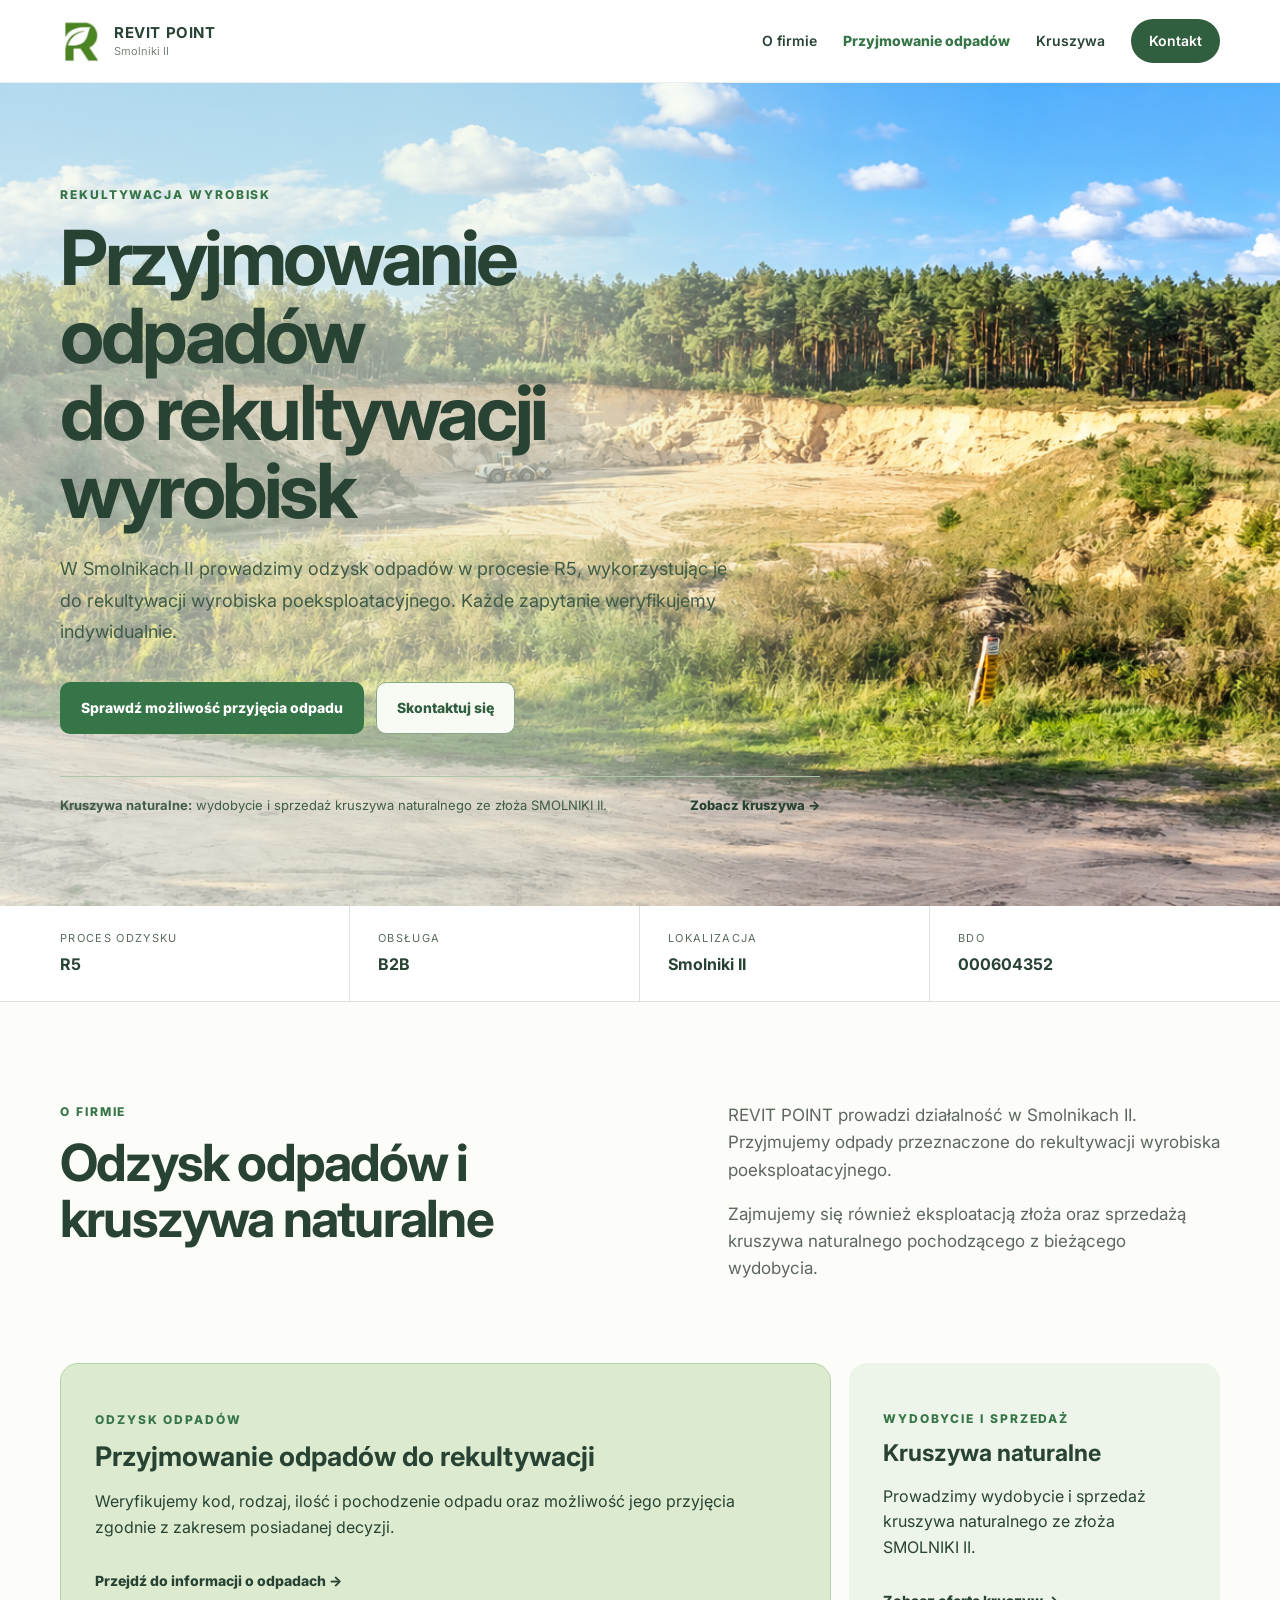
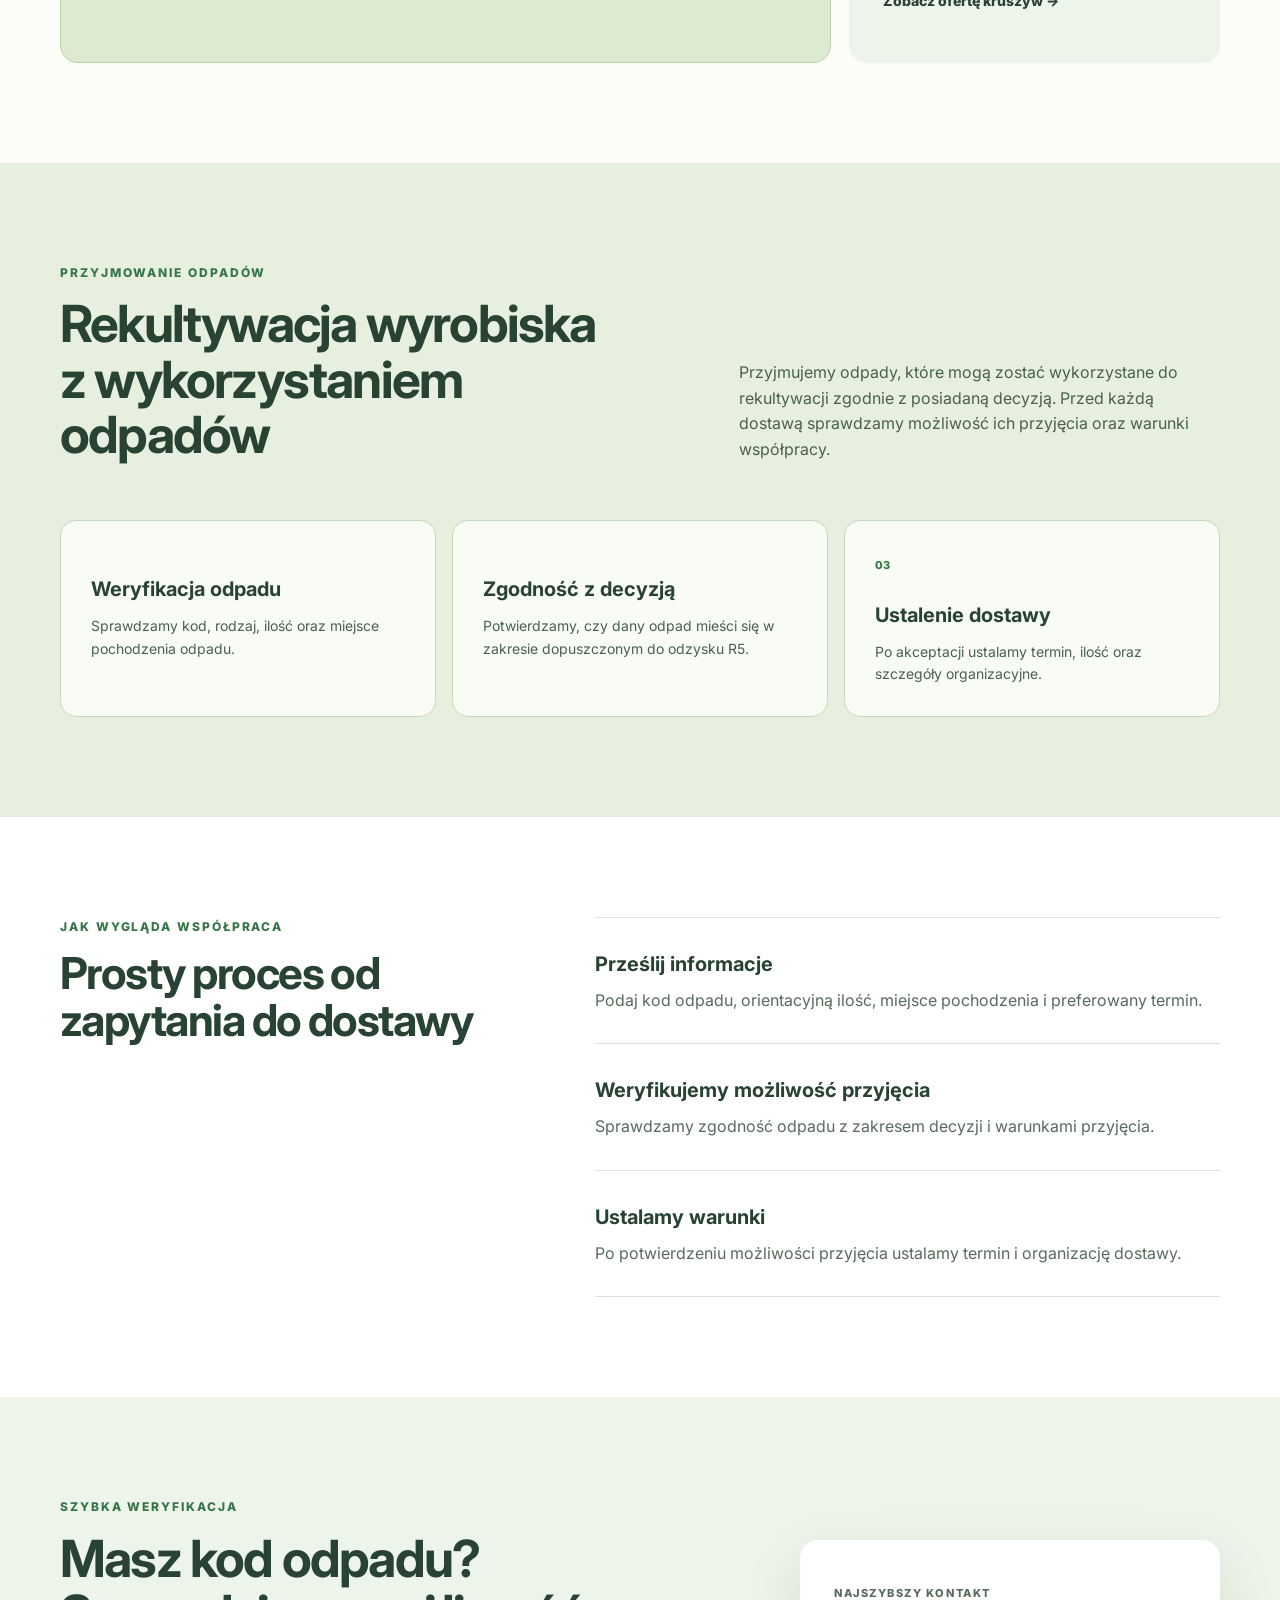
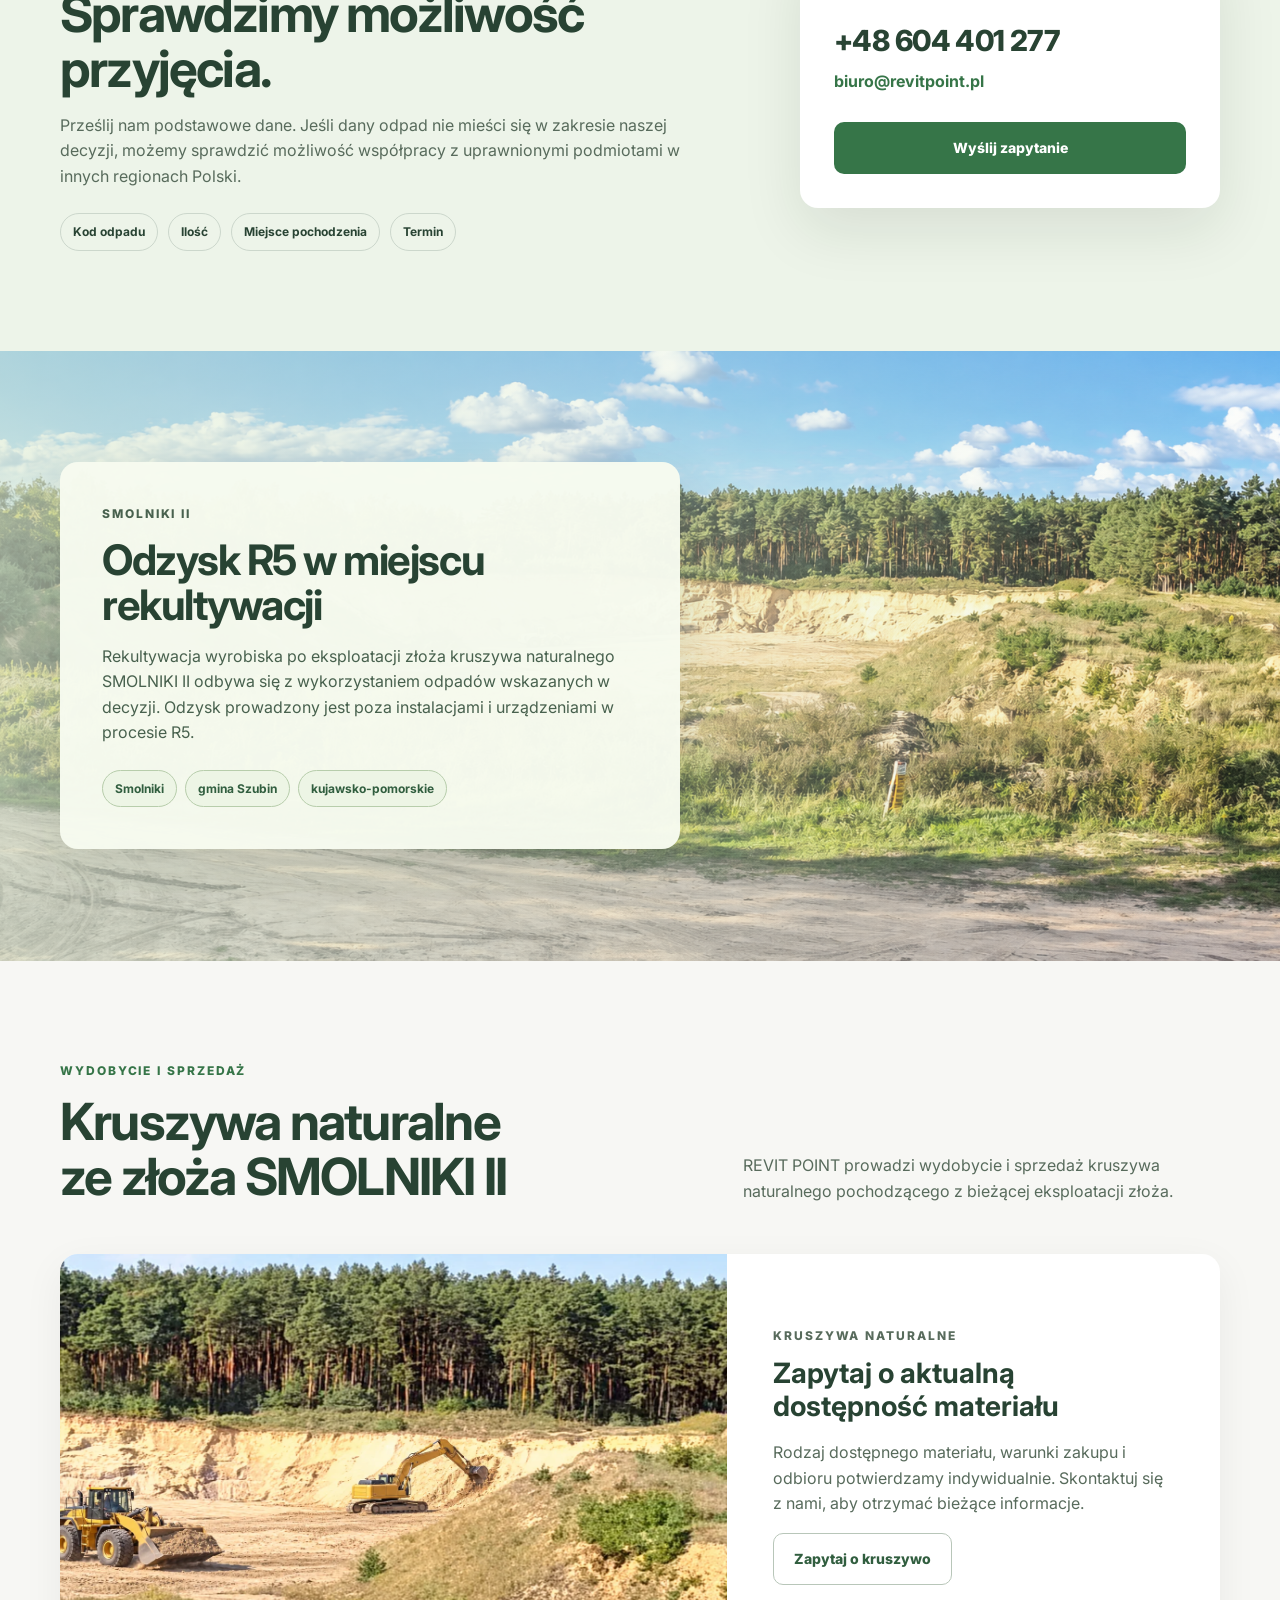
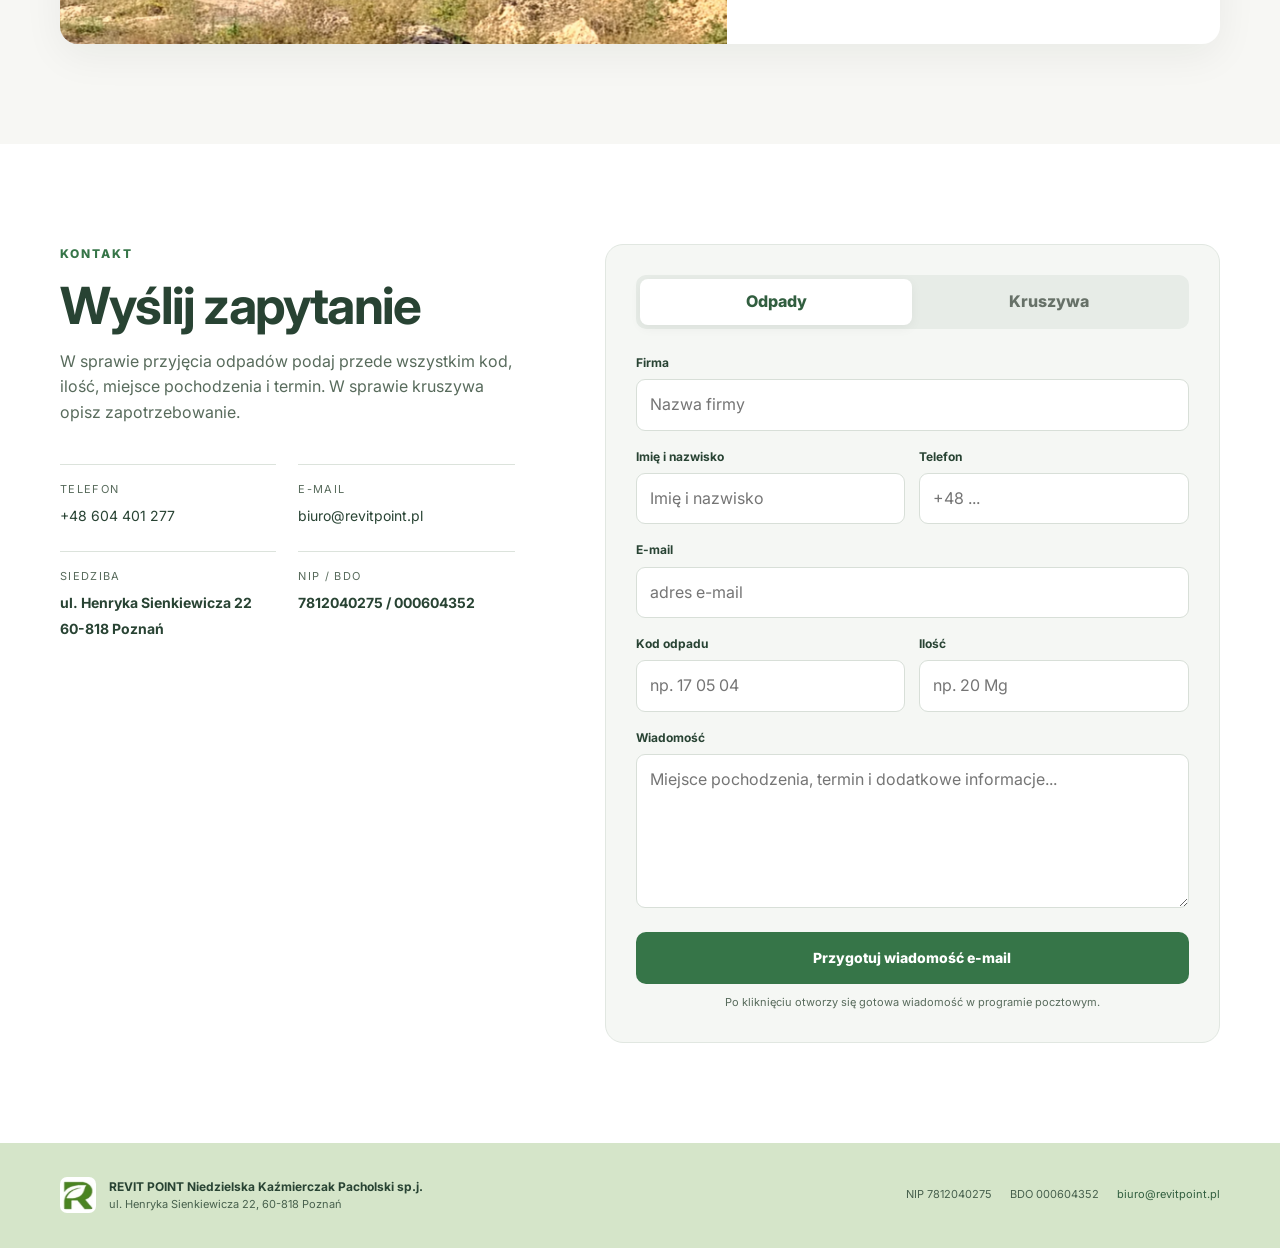
==== index.html @ e667f036 "Add files via upload" ====
<!DOCTYPE html>
<html lang="pl">
<head>
  <meta charset="UTF-8" />
  <meta name="viewport" content="width=device-width, initial-scale=1.0" />
  <title>REVIT POINT | Przyjmowanie odpadów do rekultywacji</title>
  <meta name="description" content="REVIT POINT – przyjmowanie odpadów do rekultywacji wyrobiska SMOLNIKI II w procesie odzysku R5. Dodatkowo wydobycie i sprzedaż kruszywa naturalnego." />
  <meta name="theme-color" content="#e7f0de" />
  <link rel="preconnect" href="https://fonts.googleapis.com">
  <link rel="preconnect" href="https://fonts.gstatic.com" crossorigin>
  <link href="https://fonts.googleapis.com/css2?family=Inter:wght@400;500;600;700;800&display=swap" rel="stylesheet">
  <link rel="stylesheet" href="styles.css?v=20260929-overlay2" />
</head>
<body>
<header class="site-header">
  <div class="container nav">
    <a href="#top" class="brand">
      <img src="logo.png" alt="REVIT POINT" class="brand-logo">
      <div>
        <strong>REVIT POINT</strong>
        <span>Smolniki II</span>
      </div>
    </a>

    <button class="menu-toggle" id="menuToggle" aria-label="Otwórz menu">☰</button>

    <nav class="main-nav" id="mainNav">
      <a href="#o-nas">O firmie</a>
      <a href="#odpady" class="nav-main-link">Przyjmowanie odpadów</a>
      <a href="#kruszywa">Kruszywa</a>
      <a href="#kontakt" class="nav-cta">Kontakt</a>
    </nav>
  </div>
</header>

<main id="top">
  <section class="hero">
    <div class="hero-bg"></div>
    <div class="hero-shade"></div>
    <div class="container hero-inner">
      <div class="hero-copy">
        <p class="eyebrow">REKULTYWACJA WYROBISK</p>
        <h1>Przyjmowanie odpadów<br>do rekultywacji wyrobisk</h1>
        <p class="hero-lead">
          W Smolnikach II prowadzimy odzysk odpadów w procesie R5,
          wykorzystując je do rekultywacji wyrobiska poeksploatacyjnego.
          Każde zapytanie weryfikujemy indywidualnie.
        </p>
        <div class="hero-actions">
          <a class="btn btn-primary" href="#odpady">Sprawdź możliwość przyjęcia odpadu</a>
          <a class="btn btn-ghost" href="#kontakt">Skontaktuj się</a>
        </div>
        <div class="hero-secondary-note">
          <p><strong>Kruszywa naturalne:</strong> wydobycie i sprzedaż kruszywa naturalnego ze złoża SMOLNIKI II.</p>
          <a href="#kruszywa">Zobacz kruszywa →</a>
        </div>
      </div>
    </div>
  </section>

  <section class="trust-strip">
    <div class="container trust-grid">
      <div><span>Proces odzysku</span><strong>R5</strong></div>
      <div><span>Obsługa</span><strong>B2B</strong></div>
      <div><span>Lokalizacja</span><strong>Smolniki II</strong></div>
      <div><span>BDO</span><strong>000604352</strong></div>
    </div>
  </section>

  <section class="section" id="o-nas">
    <div class="container intro-grid">
      <div>
        <p class="section-label">O FIRMIE</p>
        <h2>Odzysk odpadów i kruszywa naturalne</h2>
      </div>
      <div class="intro-copy">
        <p>
          REVIT POINT prowadzi działalność w Smolnikach II. Przyjmujemy
          odpady przeznaczone do rekultywacji
          wyrobiska poeksploatacyjnego.
        </p>
        <p>
          Zajmujemy się również eksploatacją złoża
          oraz sprzedażą kruszywa naturalnego pochodzącego z bieżącego wydobycia.
        </p>
      </div>
    </div>

    <div class="container activity-layout">
      <article class="activity activity-primary">
        <div>
          <p class="activity-kicker">ODZYSK ODPADÓW</p>
          <h3>Przyjmowanie odpadów do rekultywacji</h3>
          <p>
            Weryfikujemy kod, rodzaj, ilość i pochodzenie odpadu oraz możliwość
            jego przyjęcia zgodnie z zakresem posiadanej decyzji.
          </p>
          <a href="#odpady">Przejdź do informacji o odpadach →</a>
        </div>
      </article>

      <article class="activity activity-secondary">
        <div>
          <p class="activity-kicker">WYDOBYCIE I SPRZEDAŻ</p>
          <h3>Kruszywa naturalne</h3>
          <p>
            Prowadzimy wydobycie i sprzedaż kruszywa naturalnego ze złoża
            SMOLNIKI II.
          </p>
          <a href="#kruszywa">Zobacz ofertę kruszyw →</a>
        </div>
      </article>
    </div>
  </section>

  <section class="section waste-section" id="odpady">
    <div class="container section-heading">
      <div>
        <p class="section-label section-label-light">PRZYJMOWANIE ODPADÓW</p>
        <h2>Rekultywacja wyrobiska<br>z wykorzystaniem odpadów</h2>
      </div>
      <p class="section-description light">
        Przyjmujemy odpady, które mogą zostać wykorzystane do rekultywacji
        zgodnie z posiadaną decyzją. Przed każdą dostawą sprawdzamy możliwość
        ich przyjęcia oraz warunki współpracy.
      </p>
    </div>

    <div class="container feature-row">
      <article class="dark-card">
        <h3>Weryfikacja odpadu</h3>
        <p>Sprawdzamy kod, rodzaj, ilość oraz miejsce pochodzenia odpadu.</p>
      </article>
      <article class="dark-card">
        <h3>Zgodność z decyzją</h3>
        <p>Potwierdzamy, czy dany odpad mieści się w zakresie dopuszczonym do odzysku R5.</p>
      </article>
      <article class="dark-card">
        <span>03</span>
        <h3>Ustalenie dostawy</h3>
        <p>Po akceptacji ustalamy termin, ilość oraz szczegóły organizacyjne.</p>
      </article>
    </div>
  </section>

  <section class="section process-section">
    <div class="container process-grid">
      <div class="process-title">
        <p class="section-label">JAK WYGLĄDA WSPÓŁPRACA</p>
        <h2>Prosty proces od zapytania do dostawy</h2>
      </div>

      <div class="process-steps">
        <div class="step">
          <div>
            <h3>Prześlij informacje</h3>
            <p>Podaj kod odpadu, orientacyjną ilość, miejsce pochodzenia i preferowany termin.</p>
          </div>
        </div>
        <div class="step">
          <div>
            <h3>Weryfikujemy możliwość przyjęcia</h3>
            <p>Sprawdzamy zgodność odpadu z zakresem decyzji i warunkami przyjęcia.</p>
          </div>
        </div>
        <div class="step">
          <div>
            <h3>Ustalamy warunki</h3>
            <p>Po potwierdzeniu możliwości przyjęcia ustalamy termin i organizację dostawy.</p>
          </div>
        </div>
      </div>
    </div>
  </section>

  <section class="section verify-section">
    <div class="container verify-grid">
      <div>
        <p class="section-label">SZYBKA WERYFIKACJA</p>
        <h2>Masz kod odpadu?<br>Sprawdzimy możliwość przyjęcia.</h2>
        <p>
          Prześlij nam podstawowe dane. Jeśli dany odpad nie mieści się
          w zakresie naszej decyzji, możemy sprawdzić możliwość współpracy
          z uprawnionymi podmiotami w innych regionach Polski.
        </p>
        <div class="tags">
          <span>Kod odpadu</span><span>Ilość</span><span>Miejsce pochodzenia</span><span>Termin</span>
        </div>
      </div>
      <aside class="verify-card">
        <p>NAJSZYBSZY KONTAKT</p>
        <a class="big-contact" href="tel:+48604401277">+48 604 401 277</a>
        <a class="mail-contact" href="mailto:biuro@revitpoint.pl">biuro@revitpoint.pl</a>
        <a class="btn btn-primary full" href="#kontakt">Wyślij zapytanie</a>
      </aside>
    </div>
  </section>

  <section class="location-section">
    <div class="location-image"></div>
    <div class="container location-inner">
      <div class="location-panel">
        <p class="section-label section-label-light">SMOLNIKI II</p>
        <h2>Odzysk R5 w miejscu rekultywacji</h2>
        <p>
          Rekultywacja wyrobiska po eksploatacji złoża kruszywa naturalnego
          SMOLNIKI II odbywa się z wykorzystaniem odpadów wskazanych w decyzji.
          Odzysk prowadzony jest poza instalacjami i urządzeniami w procesie R5.
        </p>
        <div class="location-pills">
          <span>Smolniki</span><span>gmina Szubin</span><span>kujawsko-pomorskie</span>
        </div>
      </div>
    </div>
  </section>

  <section class="section aggregates-section" id="kruszywa">
    <div class="container aggregates-head">
      <div>
        <p class="section-label">WYDOBYCIE I SPRZEDAŻ</p>
        <h2>Kruszywa naturalne<br>ze złoża SMOLNIKI II</h2>
      </div>
      <p>
        REVIT POINT prowadzi wydobycie i sprzedaż
        kruszywa naturalnego pochodzącego z bieżącej eksploatacji złoża.
      </p>
    </div>

    <div class="container aggregates-card">
      <figure>
        <img src="kruszywa.webp" alt="Wyrobisko i maszyny w Smolnikach II" loading="lazy">
      </figure>
      <div class="aggregates-content">
        <p class="small-label">KRUSZYWA NATURALNE</p>
        <h3>Zapytaj o aktualną dostępność materiału</h3>
        <p>
          Rodzaj dostępnego materiału, warunki zakupu i odbioru potwierdzamy
          indywidualnie. Skontaktuj się z nami, aby otrzymać bieżące informacje.
        </p>
        <a class="btn btn-outline" href="#kontakt">Zapytaj o kruszywo</a>
      </div>
    </div>
  </section>

  <section class="section contact-section" id="kontakt">
    <div class="container contact-grid">
      <div>
        <p class="section-label">KONTAKT</p>
        <h2>Wyślij zapytanie</h2>
        <p class="contact-lead">
          W sprawie przyjęcia odpadów podaj przede wszystkim kod, ilość,
          miejsce pochodzenia i termin. W sprawie kruszywa opisz zapotrzebowanie.
        </p>

        <div class="contact-details">
          <div>
            <span>Telefon</span>
            <a href="tel:+48604401277">+48 604 401 277</a>
          </div>
          <div>
            <span>E-mail</span>
            <a href="mailto:biuro@revitpoint.pl">biuro@revitpoint.pl</a>
          </div>
          <div>
            <span>Siedziba</span>
            <strong>ul. Henryka Sienkiewicza 22<br>60-818 Poznań</strong>
          </div>
          <div>
            <span>NIP / BDO</span>
            <strong>7812040275 / 000604352</strong>
          </div>
        </div>
      </div>

      <div class="form-card">
        <div class="form-switch">
          <button type="button" class="switch-btn active" data-type="odpady">Odpady</button>
          <button type="button" class="switch-btn" data-type="kruszywa">Kruszywa</button>
        </div>

        <form id="quickForm">
          <input type="hidden" id="inquiryType" value="odpady">

          <div class="form-row">
            <label for="company">Firma</label>
            <input id="company" type="text" placeholder="Nazwa firmy">
          </div>

          <div class="form-row two">
            <div>
              <label for="name">Imię i nazwisko</label>
              <input id="name" type="text" placeholder="Imię i nazwisko">
            </div>
            <div>
              <label for="phone">Telefon</label>
              <input id="phone" type="text" placeholder="+48 ...">
            </div>
          </div>

          <div class="form-row">
            <label for="email">E-mail</label>
            <input id="email" type="email" placeholder="adres e-mail">
          </div>

          <div class="form-row two waste-fields">
            <div>
              <label for="waste">Kod odpadu</label>
              <input id="waste" type="text" placeholder="np. 17 05 04">
            </div>
            <div>
              <label for="amount">Ilość</label>
              <input id="amount" type="text" placeholder="np. 20 Mg">
            </div>
          </div>

          <div class="form-row">
            <label for="message">Wiadomość</label>
            <textarea id="message" rows="5" placeholder="Miejsce pochodzenia, termin i dodatkowe informacje..."></textarea>
          </div>

          <button type="submit" class="btn btn-primary full">Przygotuj wiadomość e-mail</button>
          <p class="form-note">Po kliknięciu otworzy się gotowa wiadomość w programie pocztowym.</p>
        </form>
      </div>
    </div>
  </section>
</main>

<footer class="footer">
  <div class="container footer-inner">
    <div class="footer-brand">
      <img src="logo.png" alt="REVIT POINT">
      <div>
        <strong>REVIT POINT Niedzielska Kaźmierczak Pacholski sp.j.</strong>
        <span>ul. Henryka Sienkiewicza 22, 60-818 Poznań</span>
      </div>
    </div>
    <div class="footer-meta">
      <span>NIP 7812040275</span>
      <span>BDO 000604352</span>
      <a href="mailto:biuro@revitpoint.pl">biuro@revitpoint.pl</a>
    </div>
  </div>
</footer>

<script src="script.js"></script>
</body>
</html>
---- styles.css ----
:root{
  --green:#367548;
  --green-dark:#315e3f;
  --green-deep:#315e3f;
  --green-soft:#edf4e9;
  --ink:#284333;
  --muted:#586b5c;
  --line:#dce3dc;
  --paper:#ffffff;
  --sand:#f4f0e7;
  --radius:18px;
  --shadow:0 22px 60px rgba(15,35,22,.10);
}
*{box-sizing:border-box}
html{scroll-behavior:smooth}
body{margin:0;font-family:Inter,Arial,sans-serif;color:var(--ink);background:#fcfdf9;line-height:1.6}
img{max-width:100%;display:block}
a{color:inherit;text-decoration:none}
button,input,textarea{font:inherit}
.container{width:min(1160px,calc(100% - 40px));margin:0 auto}
.site-header{position:sticky;top:0;z-index:50;background:rgba(255,255,255,.96);backdrop-filter:blur(14px);border-bottom:1px solid rgba(20,40,25,.08)}
.nav{height:82px;display:flex;align-items:center;justify-content:space-between;gap:28px}
.brand{display:flex;align-items:center;gap:12px}
.brand-logo{width:42px;height:42px;object-fit:contain}
.brand strong{display:block;font-size:15px;letter-spacing:.04em}
.brand span{display:block;font-size:11px;color:#7a847b;margin-top:-2px}
.main-nav{display:flex;align-items:center;gap:26px;font-size:14px;font-weight:600}
.main-nav a{transition:.2s}
.main-nav a:hover{color:var(--green)}
.nav-main-link{color:var(--green);font-weight:800!important}
.nav-cta{padding:11px 18px;border-radius:999px;background:var(--green-deep);color:#fff!important}
.menu-toggle{display:none;background:none;border:0;font-size:26px}

.hero{position:relative;min-height:690px;color:var(--ink);display:flex;align-items:center;overflow:hidden}
.hero-bg,.location-image{position:absolute;inset:0;background-image:url("hero.png");background-size:cover;background-position:center}
.hero-shade{position:absolute;inset:0;background:linear-gradient(90deg,rgba(241,247,233,.64) 0%,rgba(237,245,227,.60) 32%,rgba(237,245,227,.50) 47%,rgba(237,245,227,.12) 65%,rgba(237,245,227,0) 78%)}
.hero-inner{position:relative;z-index:2;padding:90px 0}
.hero-copy{max-width:760px}
.eyebrow,.section-label,.activity-kicker,.small-label{font-size:12px;font-weight:800;letter-spacing:.16em;text-transform:uppercase;color:var(--green)}
.eyebrow{color:var(--green)}
.hero h1{font-size:clamp(44px,6vw,76px);line-height:1.02;letter-spacing:-.045em;margin:15px 0 24px;max-width:900px}
.hero-lead{font-size:18px;line-height:1.75;max-width:690px;color:#405c47}
.hero-actions{display:flex;gap:12px;flex-wrap:wrap;margin:34px 0}
.btn{display:inline-flex;align-items:center;justify-content:center;border-radius:10px;padding:14px 20px;font-size:14px;font-weight:800;transition:.2s;border:1px solid transparent;cursor:pointer}
.btn-primary{background:var(--green);color:#fff}
.btn-primary:hover{background:#255c30;transform:translateY(-1px)}
.btn-ghost{background:#f8fbf3;border-color:#8ba788;color:var(--green-dark)}
.btn-outline{border-color:#b8c6b9;color:var(--green-deep);background:#fff}
.full{width:100%}
.hero-secondary-note{margin-top:42px;padding:18px 0 0;border-top:1px solid #aec5a7;display:grid;grid-template-columns:1fr auto;gap:16px;align-items:center;max-width:760px}
.hero-secondary-note>span{font-size:12px;font-weight:800;color:#bdd3c0}
.hero-secondary-note p{margin:0;color:#405c47;font-size:13px}
.hero-secondary-note a{font-size:13px;font-weight:800;white-space:nowrap}

.trust-strip{border-bottom:1px solid var(--line);background:#fff}
.trust-grid{display:grid;grid-template-columns:repeat(4,1fr)}
.trust-grid>div{padding:24px 28px;border-right:1px solid var(--line)}
.trust-grid>div:first-child{padding-left:0}
.trust-grid>div:last-child{border-right:0}
.trust-grid span{display:block;font-size:11px;color:#8b948c;text-transform:uppercase;letter-spacing:.12em}
.trust-grid strong{display:block;font-size:16px;margin-top:4px}

.section{padding:100px 0}
.section-label{margin:0 0 14px}
.section-label-light{color:var(--green)}
h2{font-size:clamp(34px,4vw,56px);line-height:1.08;letter-spacing:-.035em;margin:0}
.intro-grid{display:grid;grid-template-columns:1.08fr .92fr;gap:90px;align-items:start}
.intro-copy{font-size:17px;color:#5d675f}
.intro-copy p:first-child{margin-top:0}
.activity-layout{display:grid;grid-template-columns:1.35fr .65fr;gap:18px;margin-top:64px}
.activity{border-radius:var(--radius);padding:34px;display:grid;grid-template-columns:1fr;gap:20px}
.activity-primary{background:#dcebcf;color:var(--ink);min-height:300px;border:1px solid #b9d1a9}
.activity-secondary{background:var(--green-soft);color:var(--ink)}
.activity-primary .activity-kicker{color:var(--green)}
.activity h3{font-size:27px;line-height:1.18;margin:10px 0 14px}
.activity p{opacity:1}
.activity a{display:inline-block;margin-top:14px;font-size:14px;font-weight:800}
.activity-secondary h3{font-size:23px}

.waste-section{background:#e7f0de;color:var(--ink)}
.section-heading{display:grid;grid-template-columns:1.1fr .9fr;gap:90px;align-items:end}
.section-description{font-size:16px;margin:0}
.light{color:#48614e}
.feature-row{display:grid;grid-template-columns:repeat(3,1fr);gap:16px;margin-top:58px}
.dark-card{padding:30px;border:1px solid #c7d9bc;border-radius:16px;background:#f9fcf5}
.dark-card>span{font-size:11px;color:var(--green);font-weight:800}
.dark-card h3{font-size:20px;margin:22px 0 10px}
.dark-card p{font-size:14px;color:#48614e;margin:0}

.process-section{background:#fff}
.process-grid{display:grid;grid-template-columns:.82fr 1.18fr;gap:100px}
.process-title{position:sticky;top:120px;align-self:start}
.process-title h2{font-size:44px}
.process-steps{border-top:1px solid var(--line)}
.step{display:grid;grid-template-columns:1fr;gap:18px;padding:30px 0;border-bottom:1px solid var(--line)}
.step>span{font-size:12px;color:var(--green);font-weight:800}
.step h3{font-size:20px;margin:0 0 8px}
.step p{margin:0;color:var(--muted)}

.verify-section{background:var(--green-soft)}
.verify-grid{display:grid;grid-template-columns:1.1fr .7fr;gap:80px;align-items:center}
.verify-grid>div>p:not(.section-label){color:var(--muted);max-width:700px}
.tags{display:flex;gap:10px;flex-wrap:wrap;margin-top:24px}
.tags span,.location-pills span{border:1px solid #ccd7cc;border-radius:999px;padding:8px 12px;font-size:12px;font-weight:700}
.verify-card{background:#fff;border-radius:var(--radius);padding:34px;box-shadow:var(--shadow)}
.verify-card>p{font-size:11px;font-weight:800;letter-spacing:.14em;color:#8a938b}
.big-contact{display:block;font-size:29px;font-weight:800;letter-spacing:-.02em;margin:16px 0 4px}
.mail-contact{display:block;color:var(--green);font-weight:700;margin-bottom:28px}

.location-section{position:relative;min-height:610px;display:flex;align-items:center}
.location-image{filter:saturate(.85)}
.location-section:after{content:"";position:absolute;inset:0;background:linear-gradient(90deg,rgba(225,238,213,.65),rgba(225,238,213,.08))}
.location-inner{position:relative;z-index:2;padding:80px 0}
.location-panel{background:rgba(247,251,240,.97);color:var(--ink);max-width:620px;border-radius:18px;padding:42px;box-shadow:var(--shadow)}
.location-panel h2{font-size:42px}
.location-panel p{color:#48614e}
.location-pills{display:flex;gap:8px;flex-wrap:wrap;margin-top:24px}
.location-pills span{border-color:#b7cdab;color:var(--green-dark);background:#edf5e5}

.aggregates-section{background:#f7f7f4}
.aggregates-head{display:grid;grid-template-columns:1.1fr .9fr;gap:100px;align-items:end}
.aggregates-head>p{color:var(--muted);font-size:16px;margin:0}
.aggregates-card{margin-top:50px;display:grid;grid-template-columns:1.15fr .85fr;background:#fff;border-radius:18px;overflow:hidden;box-shadow:0 12px 40px rgba(15,30,20,.06)}
.aggregates-card figure{margin:0;min-height:390px}
.aggregates-card img{width:100%;height:100%;object-fit:cover}
.aggregates-content{padding:46px;align-self:center}
.aggregates-content h3{font-size:28px;line-height:1.2;margin:10px 0 14px}
.aggregates-content p{color:var(--muted)}

.contact-section{background:#fff}
.contact-grid{display:grid;grid-template-columns:.85fr 1.15fr;gap:90px}
.contact-lead{color:var(--muted);max-width:520px}
.contact-details{margin-top:38px;display:grid;grid-template-columns:1fr 1fr;gap:22px}
.contact-details>div{padding-top:16px;border-top:1px solid var(--line)}
.contact-details span{display:block;font-size:11px;text-transform:uppercase;letter-spacing:.12em;color:#8b948c;margin-bottom:5px}
.contact-details a,.contact-details strong{font-size:14px}
.form-card{background:#f5f7f4;border:1px solid #e1e7e1;border-radius:18px;padding:30px}
.form-switch{display:grid;grid-template-columns:1fr 1fr;background:#e7ece7;padding:4px;border-radius:10px;margin-bottom:24px}
.switch-btn{border:0;background:transparent;padding:10px 12px;border-radius:8px;font-weight:800;color:#677168;cursor:pointer}
.switch-btn.active{background:#fff;color:var(--green-deep);box-shadow:0 3px 12px rgba(0,0,0,.05)}
.form-row{margin-bottom:16px}
.form-row.two{display:grid;grid-template-columns:1fr 1fr;gap:14px}
label{display:block;font-size:12px;font-weight:700;margin-bottom:7px}
input,textarea{width:100%;border:1px solid #d8dfd8;background:#fff;border-radius:9px;padding:12px 13px;outline:none}
input:focus,textarea:focus{border-color:#78a17d;box-shadow:0 0 0 3px rgba(47,111,59,.08)}
textarea{resize:vertical}
.form-note{font-size:11px;color:#8a938b;text-align:center;margin:10px 0 0}

.footer{background:#d5e5c9;color:var(--ink);padding:34px 0}
.footer-inner{display:flex;align-items:center;justify-content:space-between;gap:30px}
.footer-brand{display:flex;align-items:center;gap:13px}
.footer-brand img{width:36px;height:36px;background:#fff;border-radius:7px;padding:3px}
.footer-brand strong{display:block;font-size:12px}
.footer-brand span{display:block;font-size:11px;color:#48614e}
.footer-meta{display:flex;gap:18px;flex-wrap:wrap;font-size:11px;color:#48614e}
.footer-meta a{color:var(--green-dark)}

@media(max-width:900px){
  .menu-toggle{display:block}
  .main-nav{display:none;position:absolute;top:82px;left:0;right:0;background:#fff;padding:18px 20px;flex-direction:column;align-items:flex-start;border-bottom:1px solid var(--line)}
  .main-nav.open{display:flex}
  .hero{min-height:650px}
  .hero-shade{background:linear-gradient(90deg,rgba(239,247,229,.68) 0%,rgba(239,247,229,.60) 60%,rgba(239,247,229,.35) 100%)}
  .trust-grid{grid-template-columns:1fr 1fr}
  .trust-grid>div{border-bottom:1px solid var(--line)}
  .intro-grid,.section-heading,.process-grid,.verify-grid,.aggregates-head,.contact-grid{grid-template-columns:1fr;gap:34px}
  .activity-layout{grid-template-columns:1fr}
  .feature-row{grid-template-columns:1fr}
  .process-title{position:static}
  .aggregates-card{grid-template-columns:1fr}
  .aggregates-card figure{min-height:280px}
  .contact-details{grid-template-columns:1fr}
}
@media(max-width:620px){
  .container{width:min(100% - 28px,1160px)}
  .nav{height:72px}
  .main-nav{top:72px}
  .brand span{display:none}
  .hero{min-height:700px}
  .hero-inner{padding:72px 0}
  .hero h1{font-size:42px}
  .hero-lead{font-size:16px}
  .hero-secondary-note{grid-template-columns:1fr}
  .hero-secondary-note a{grid-column:1}
  .trust-grid{grid-template-columns:1fr 1fr}
  .trust-grid>div{padding:18px 10px}
  .section{padding:72px 0}
  h2{font-size:36px}
  .activity{grid-template-columns:1fr;padding:26px}
  .location-panel{padding:28px}
  .location-panel h2{font-size:34px}
  .aggregates-content{padding:28px}
  .form-row.two{grid-template-columns:1fr}
  .footer-inner{align-items:flex-start;flex-direction:column}
}

/* Czytelne etykiety i widoczna nawigacja klawiaturą. */
.trust-grid span,.contact-details span,.verify-card>p,.form-note{color:#586b5c}
a:focus-visible,button:focus-visible{outline:3px solid #6b954e;outline-offset:4px}
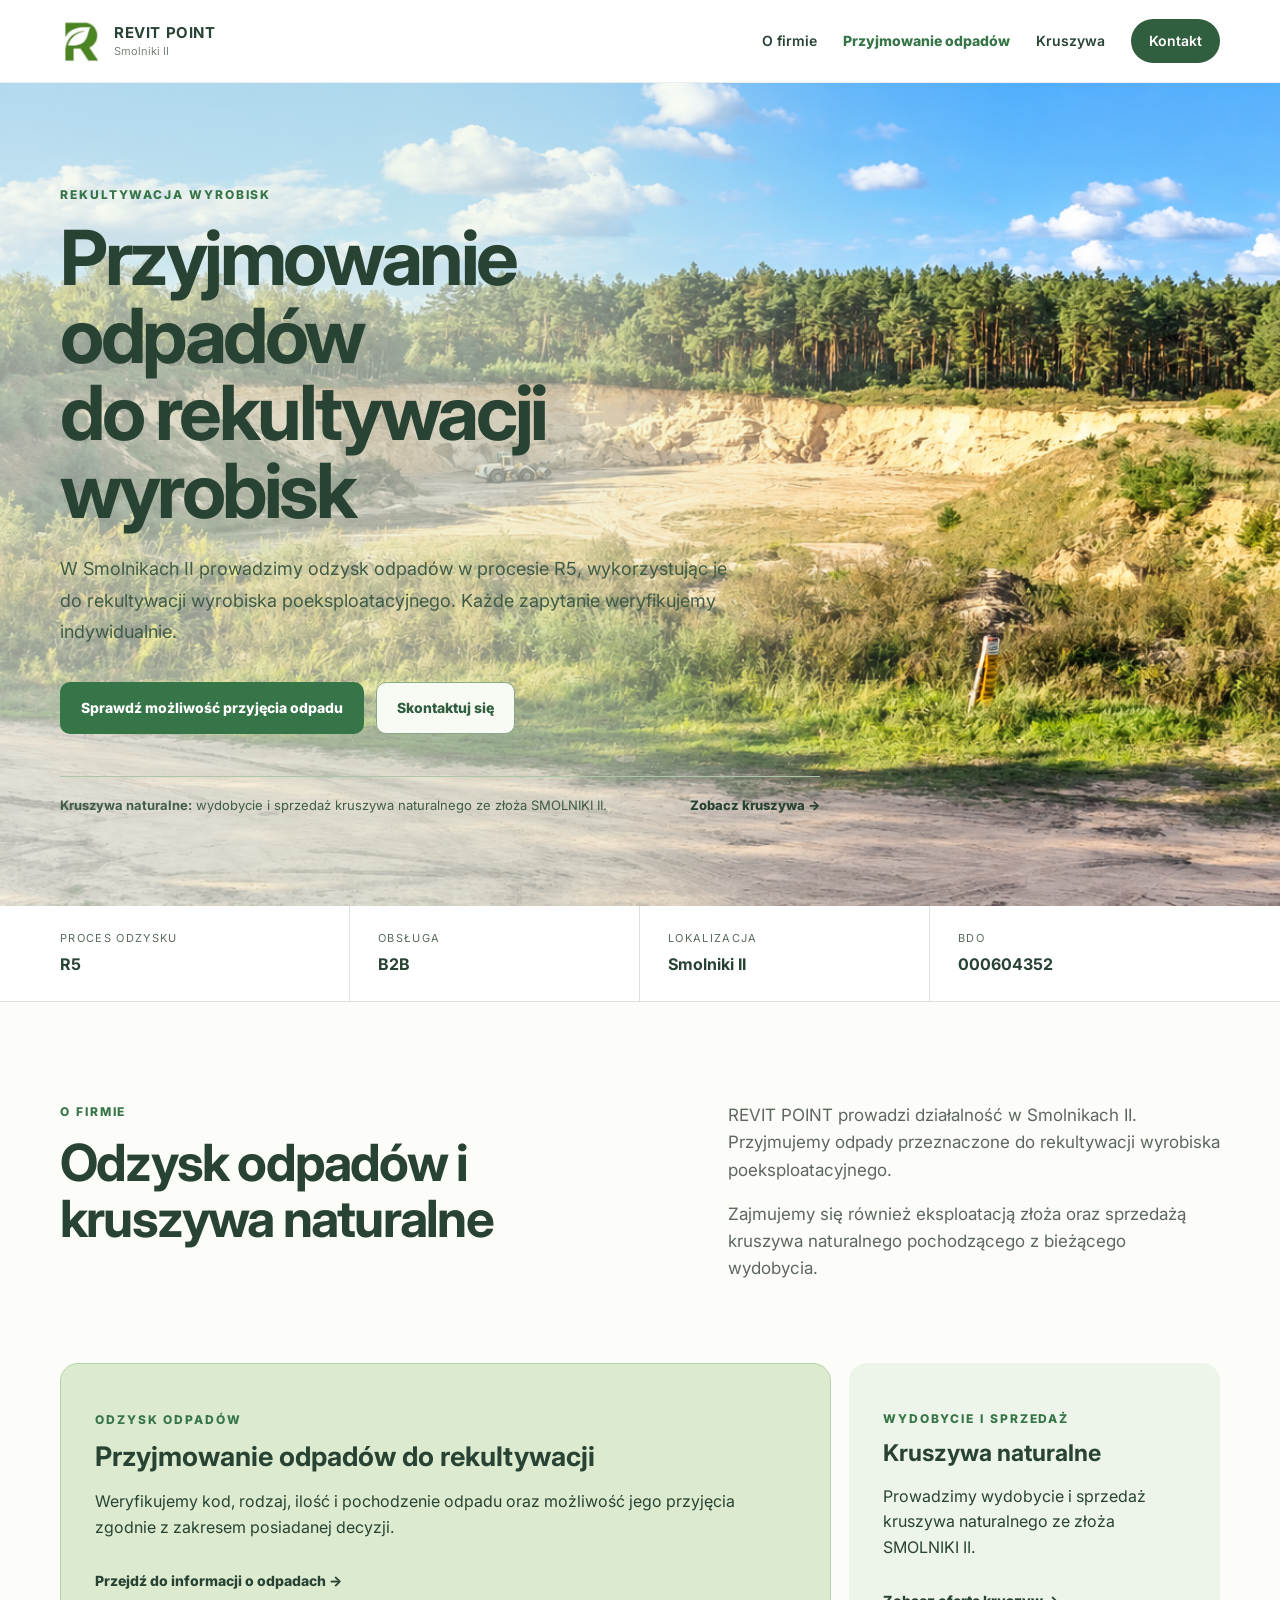
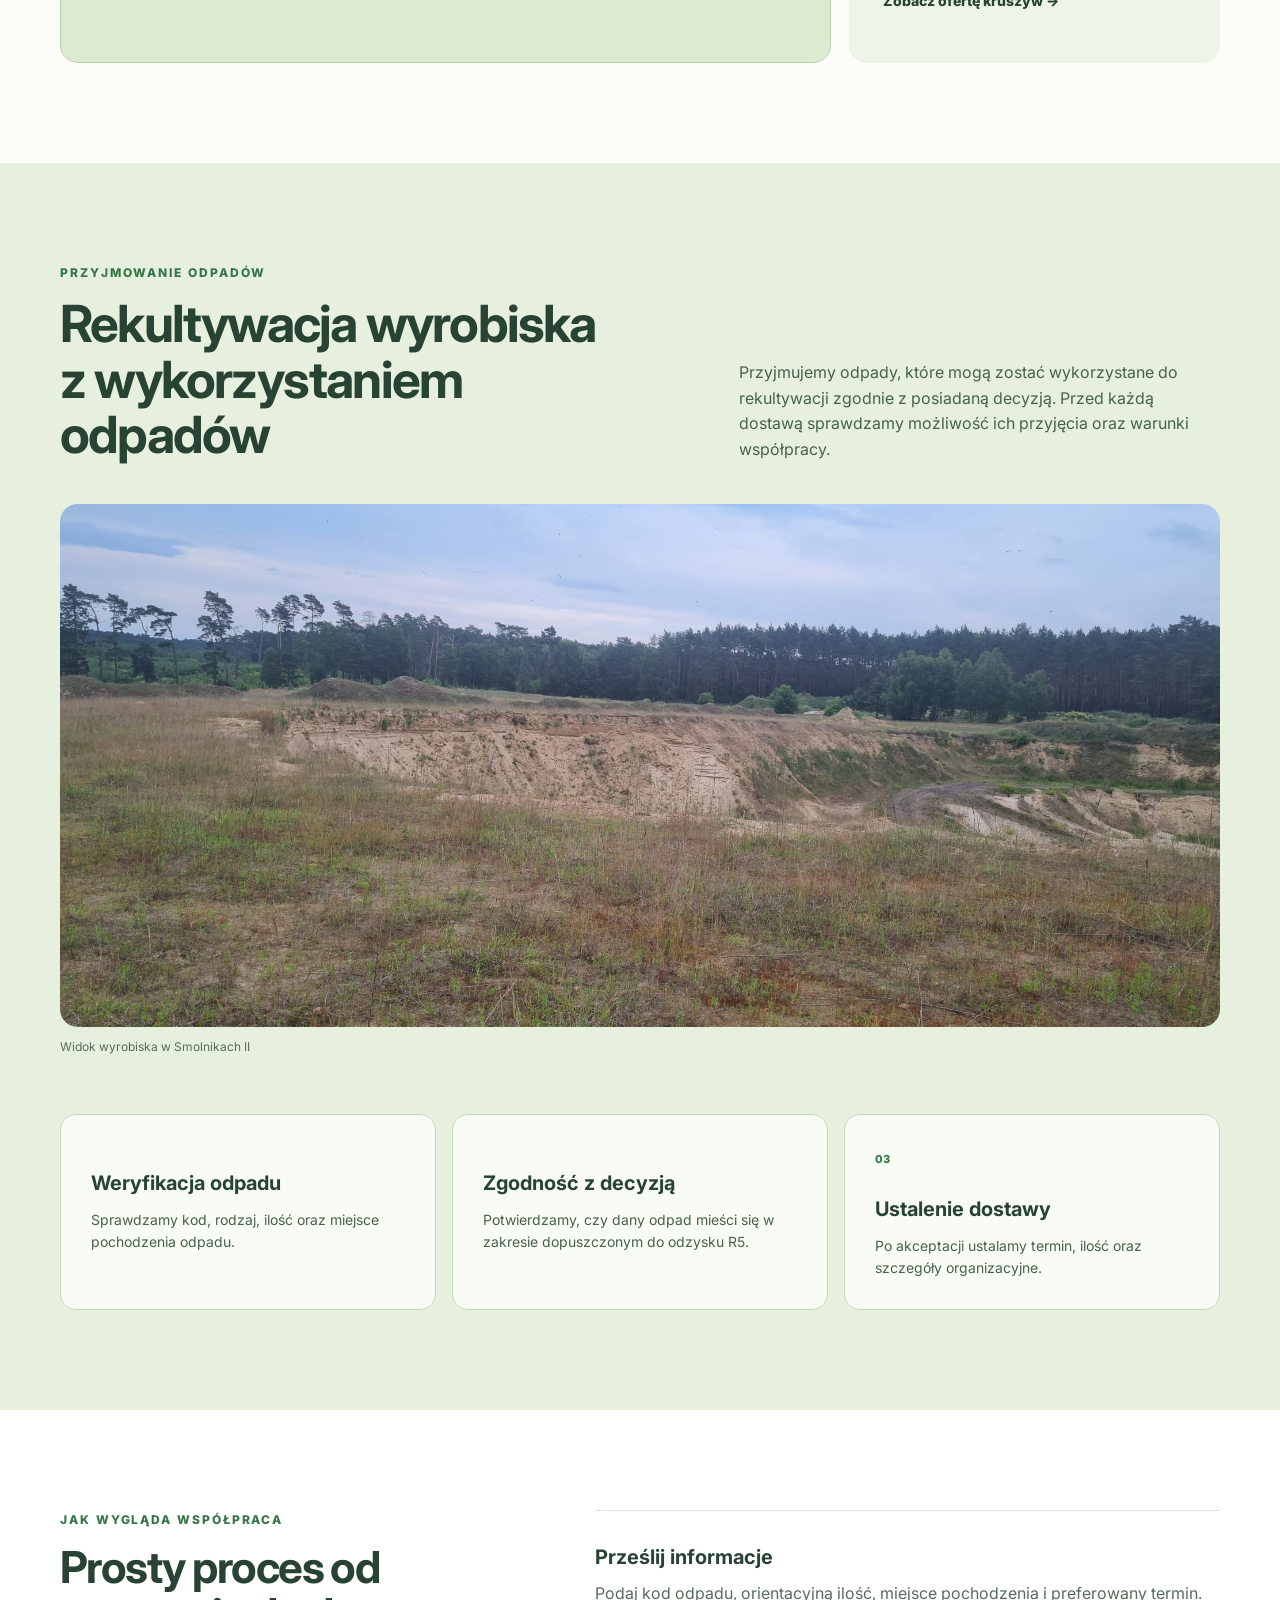
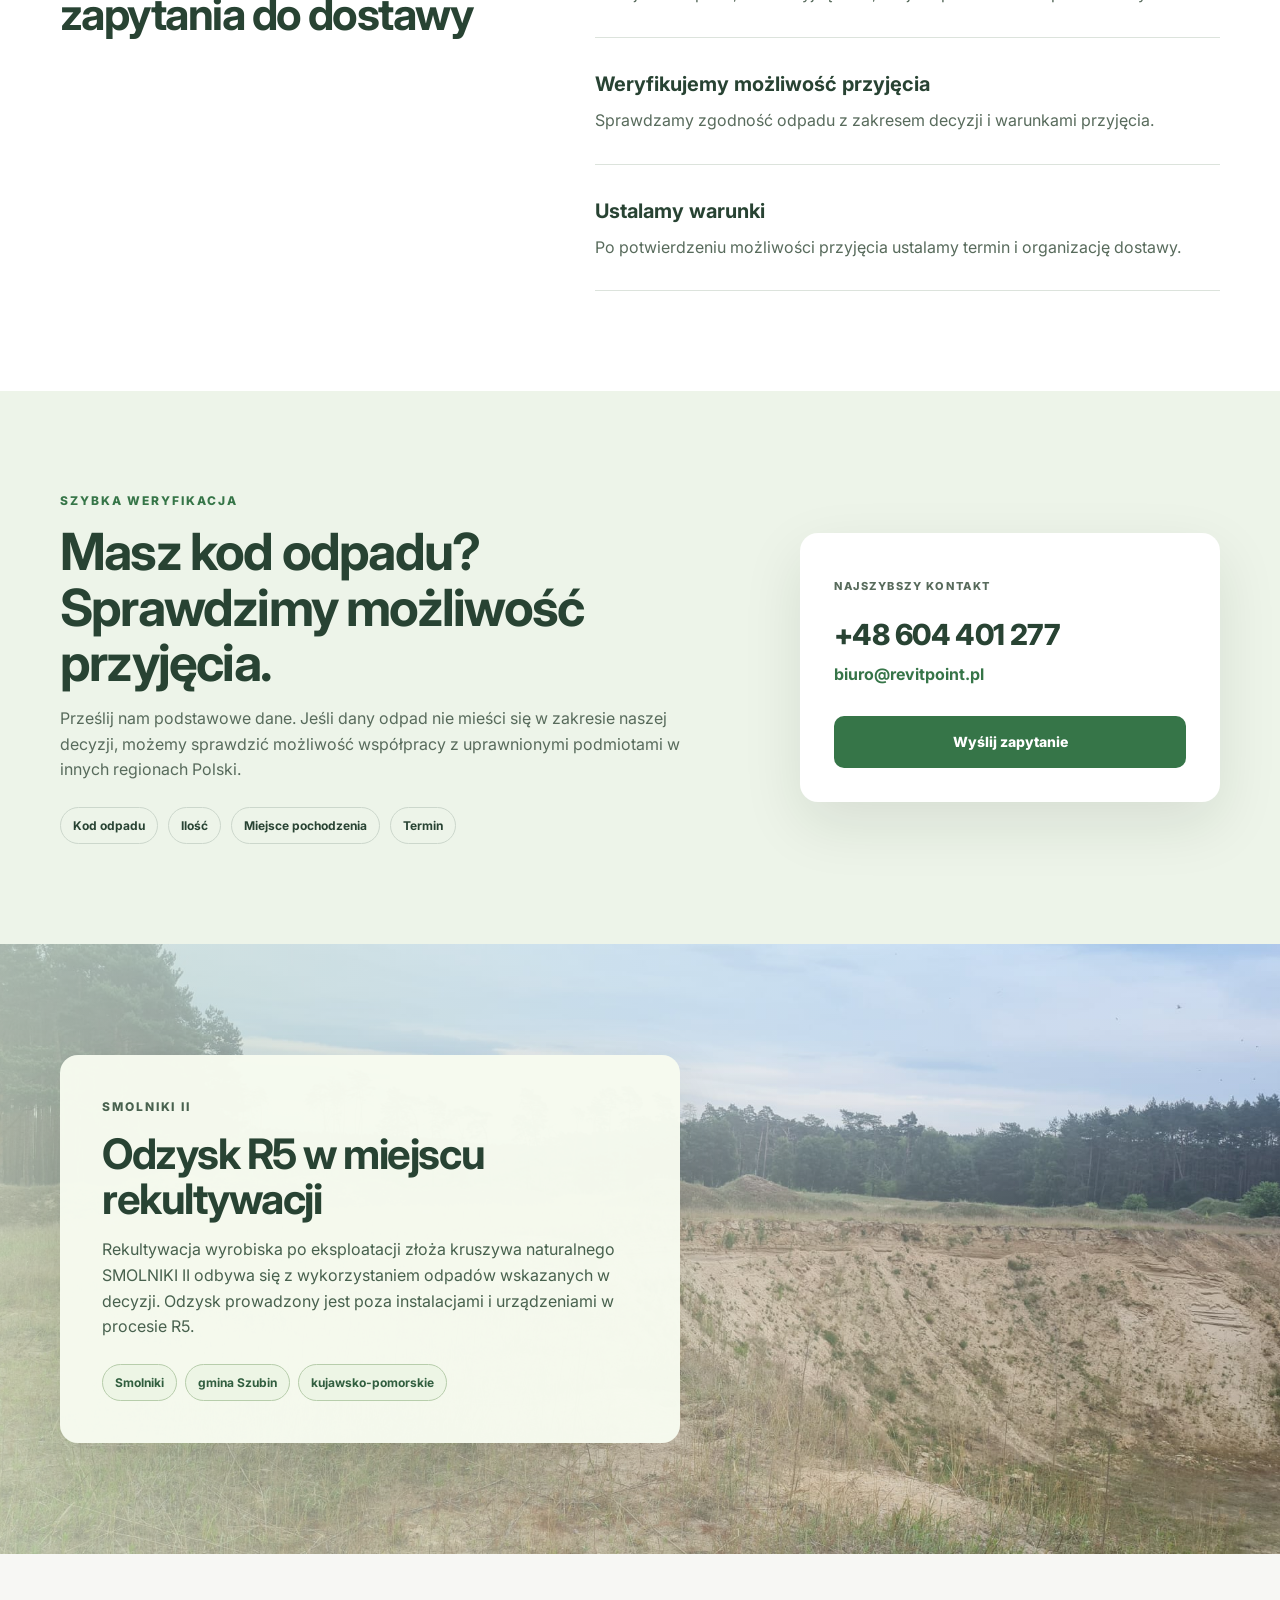
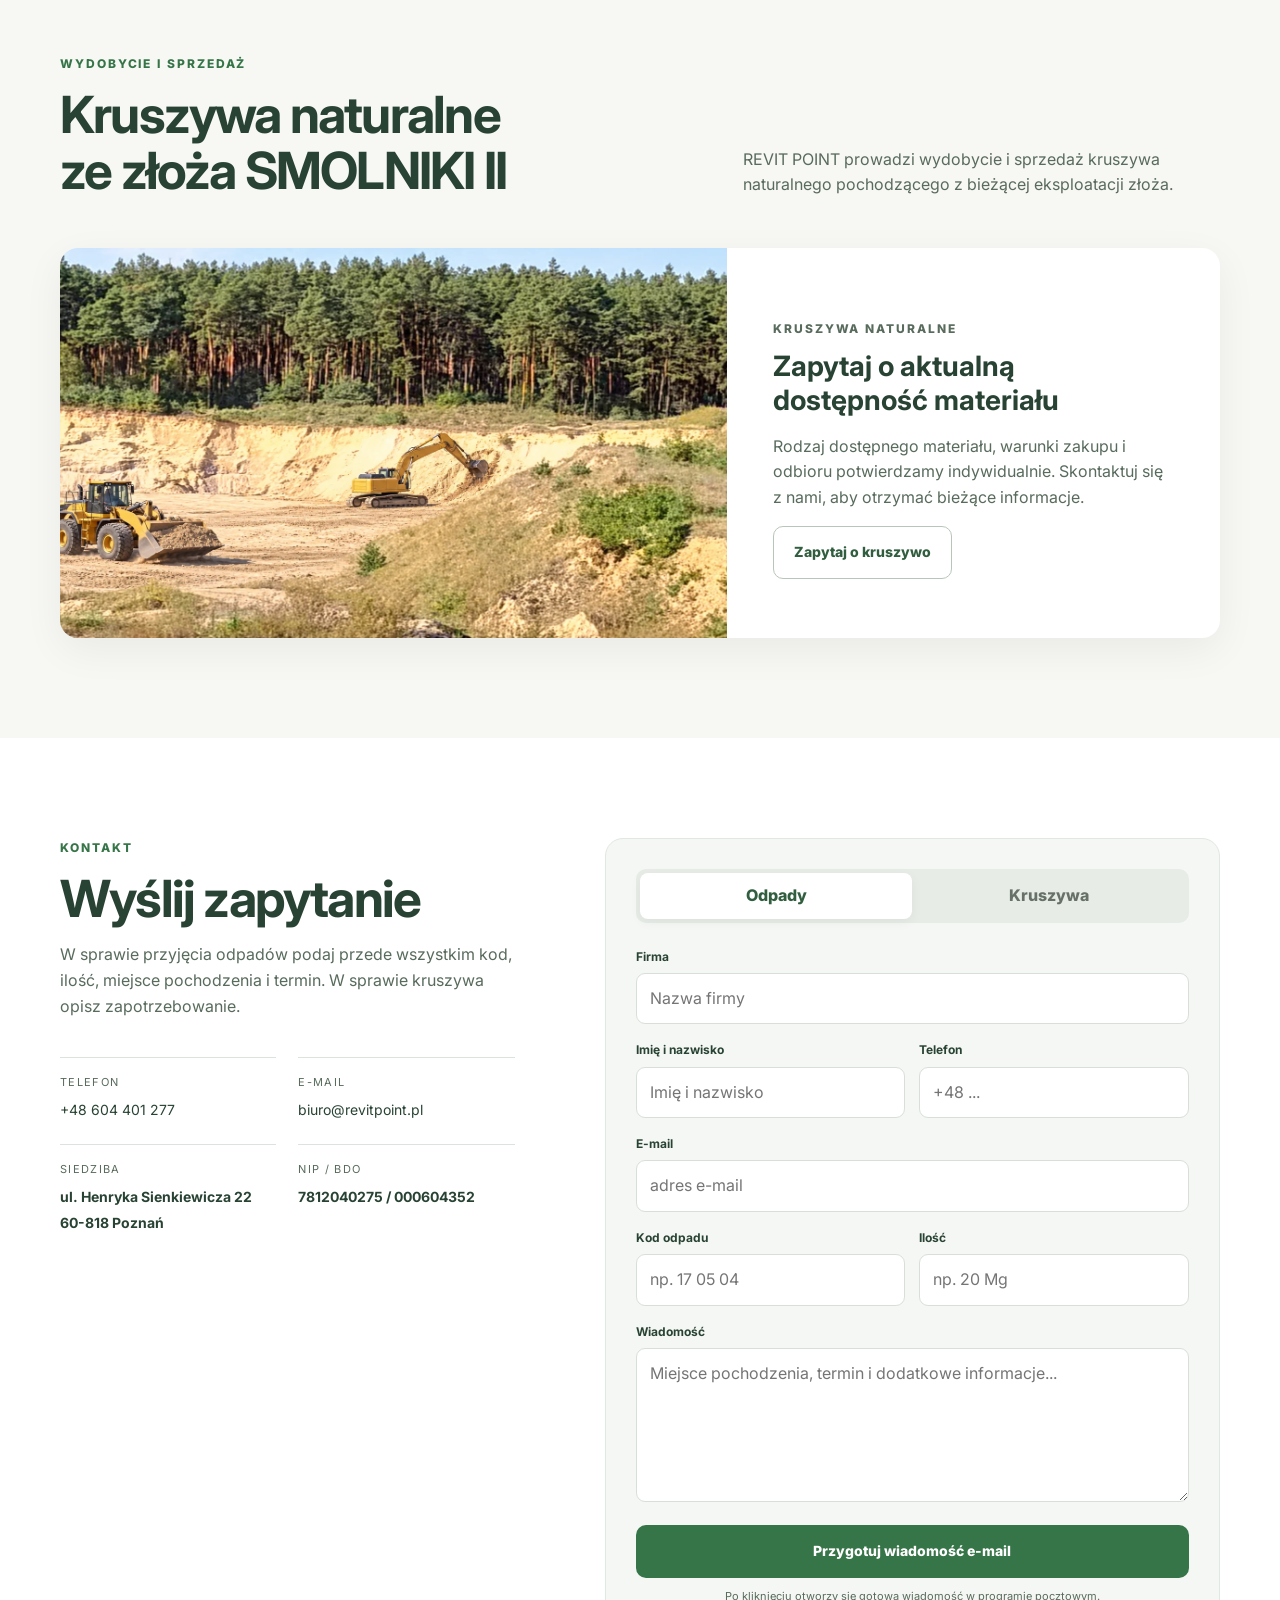
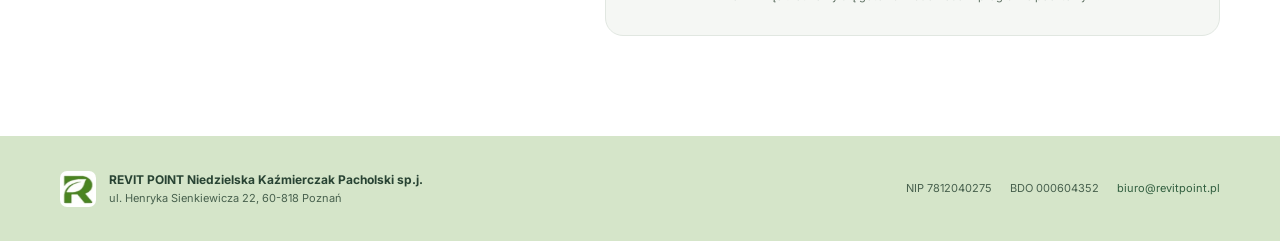
==== commit 0305c548: "Add files via upload" ====
--- a/index.html
+++ b/index.html
@@ -9,7 +9,7 @@
   <link rel="preconnect" href="https://fonts.googleapis.com">
   <link rel="preconnect" href="https://fonts.gstatic.com" crossorigin>
   <link href="https://fonts.googleapis.com/css2?family=Inter:wght@400;500;600;700;800&display=swap" rel="stylesheet">
-  <link rel="stylesheet" href="styles.css?v=20260929-overlay2" />
+  <link rel="stylesheet" href="styles.css?v=20260929-realphotos" />
 </head>
 <body>
 <header class="site-header">
@@ -126,6 +126,11 @@
       </p>
     </div>
 
+    <figure class="container site-panorama">
+      <img src="smolniki-wyrobisko.jpg" width="2016" height="908" alt="Panorama wyrobiska w Smolnikach II ze skarpami i otaczającym lasem" loading="lazy" decoding="async">
+      <figcaption>Widok wyrobiska w Smolnikach II</figcaption>
+    </figure>
+
     <div class="container feature-row">
       <article class="dark-card">
         <h3>Weryfikacja odpadu</h3>
--- a/styles.css
+++ b/styles.css
@@ -109,7 +109,7 @@
 .mail-contact{display:block;color:var(--green);font-weight:700;margin-bottom:28px}
 
 .location-section{position:relative;min-height:610px;display:flex;align-items:center}
-.location-image{filter:saturate(.85)}
+.location-image{background-image:url("smolniki-teren.jpg");background-position:68% center}
 .location-section:after{content:"";position:absolute;inset:0;background:linear-gradient(90deg,rgba(225,238,213,.65),rgba(225,238,213,.08))}
 .location-inner{position:relative;z-index:2;padding:80px 0}
 .location-panel{background:rgba(247,251,240,.97);color:var(--ink);max-width:620px;border-radius:18px;padding:42px;box-shadow:var(--shadow)}
@@ -198,3 +198,7 @@
 /* Czytelne etykiety i widoczna nawigacja klawiaturą. */
 .trust-grid span,.contact-details span,.verify-card>p,.form-note{color:#586b5c}
 a:focus-visible,button:focus-visible{outline:3px solid #6b954e;outline-offset:4px}
+
+.site-panorama{margin-top:42px;margin-bottom:0}
+.site-panorama img{width:100%;height:auto;border-radius:18px}
+.site-panorama figcaption{font-size:12px;color:var(--muted);margin-top:10px}
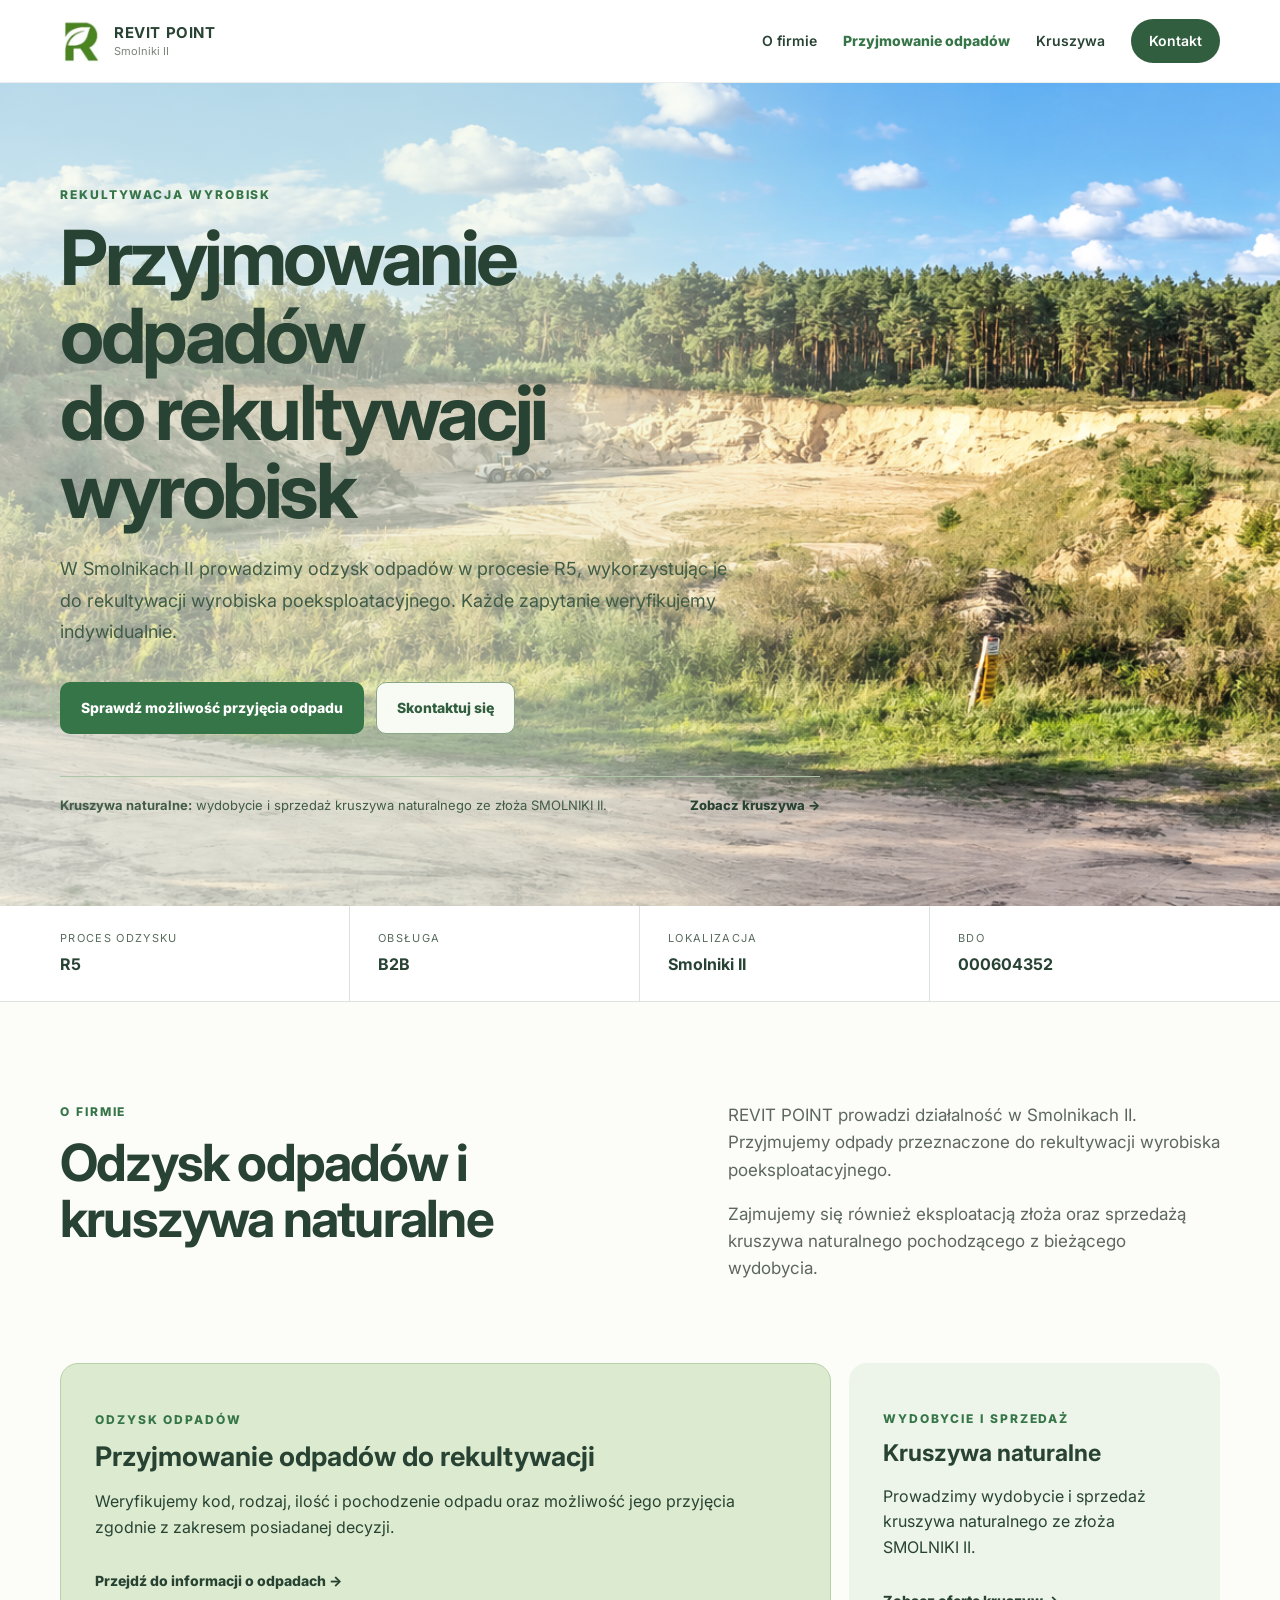
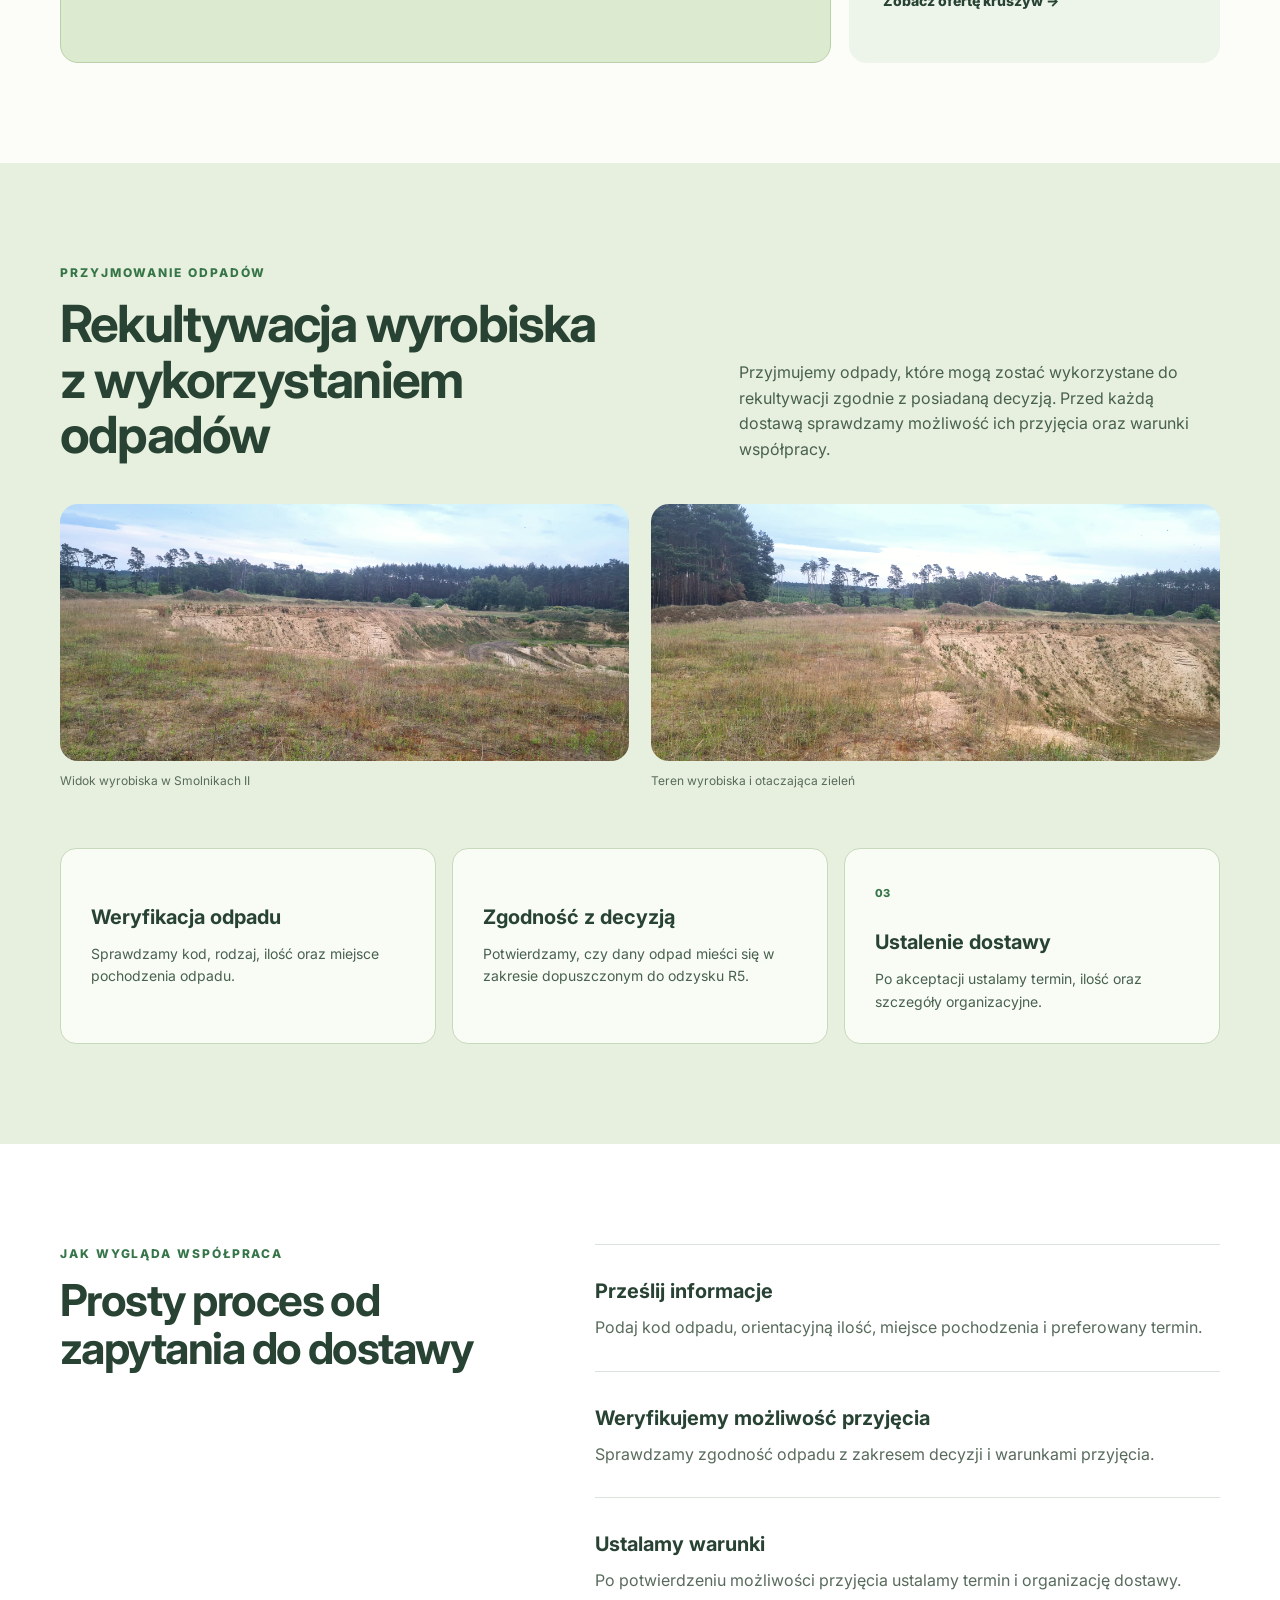
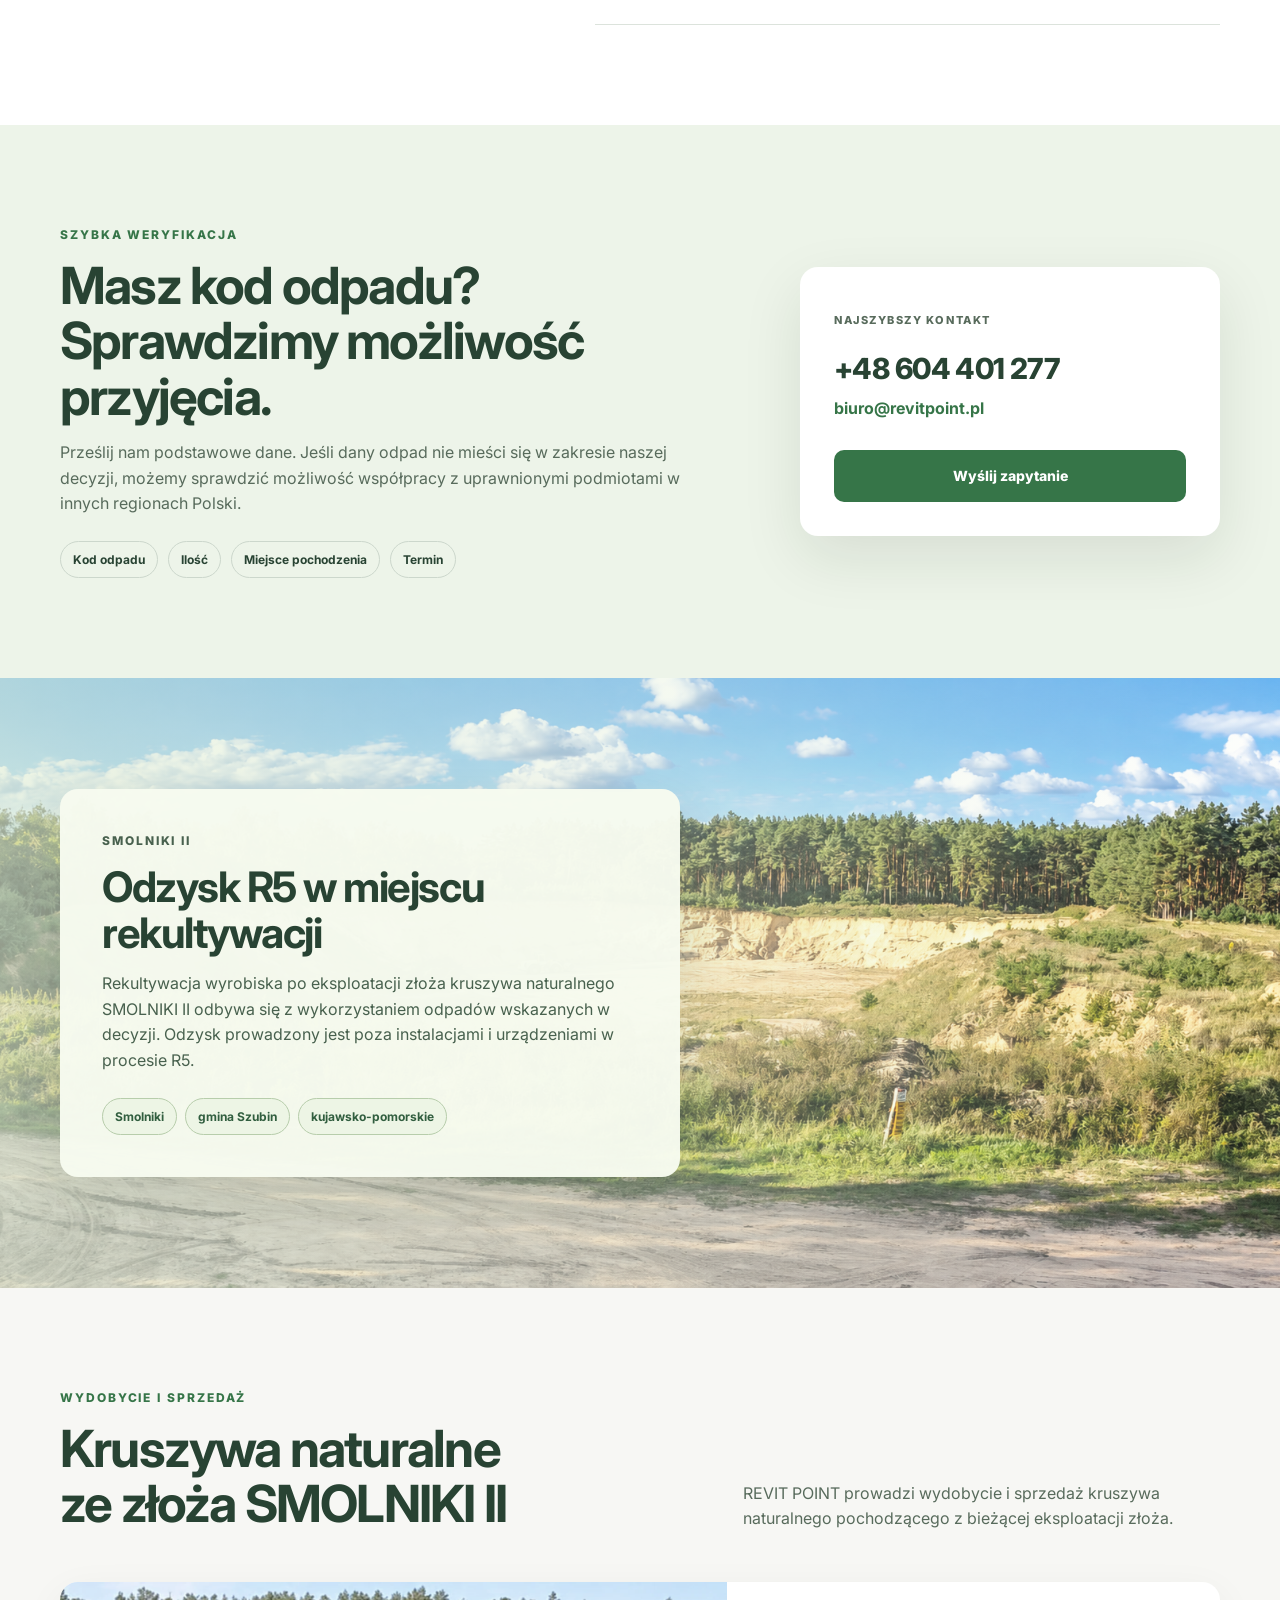
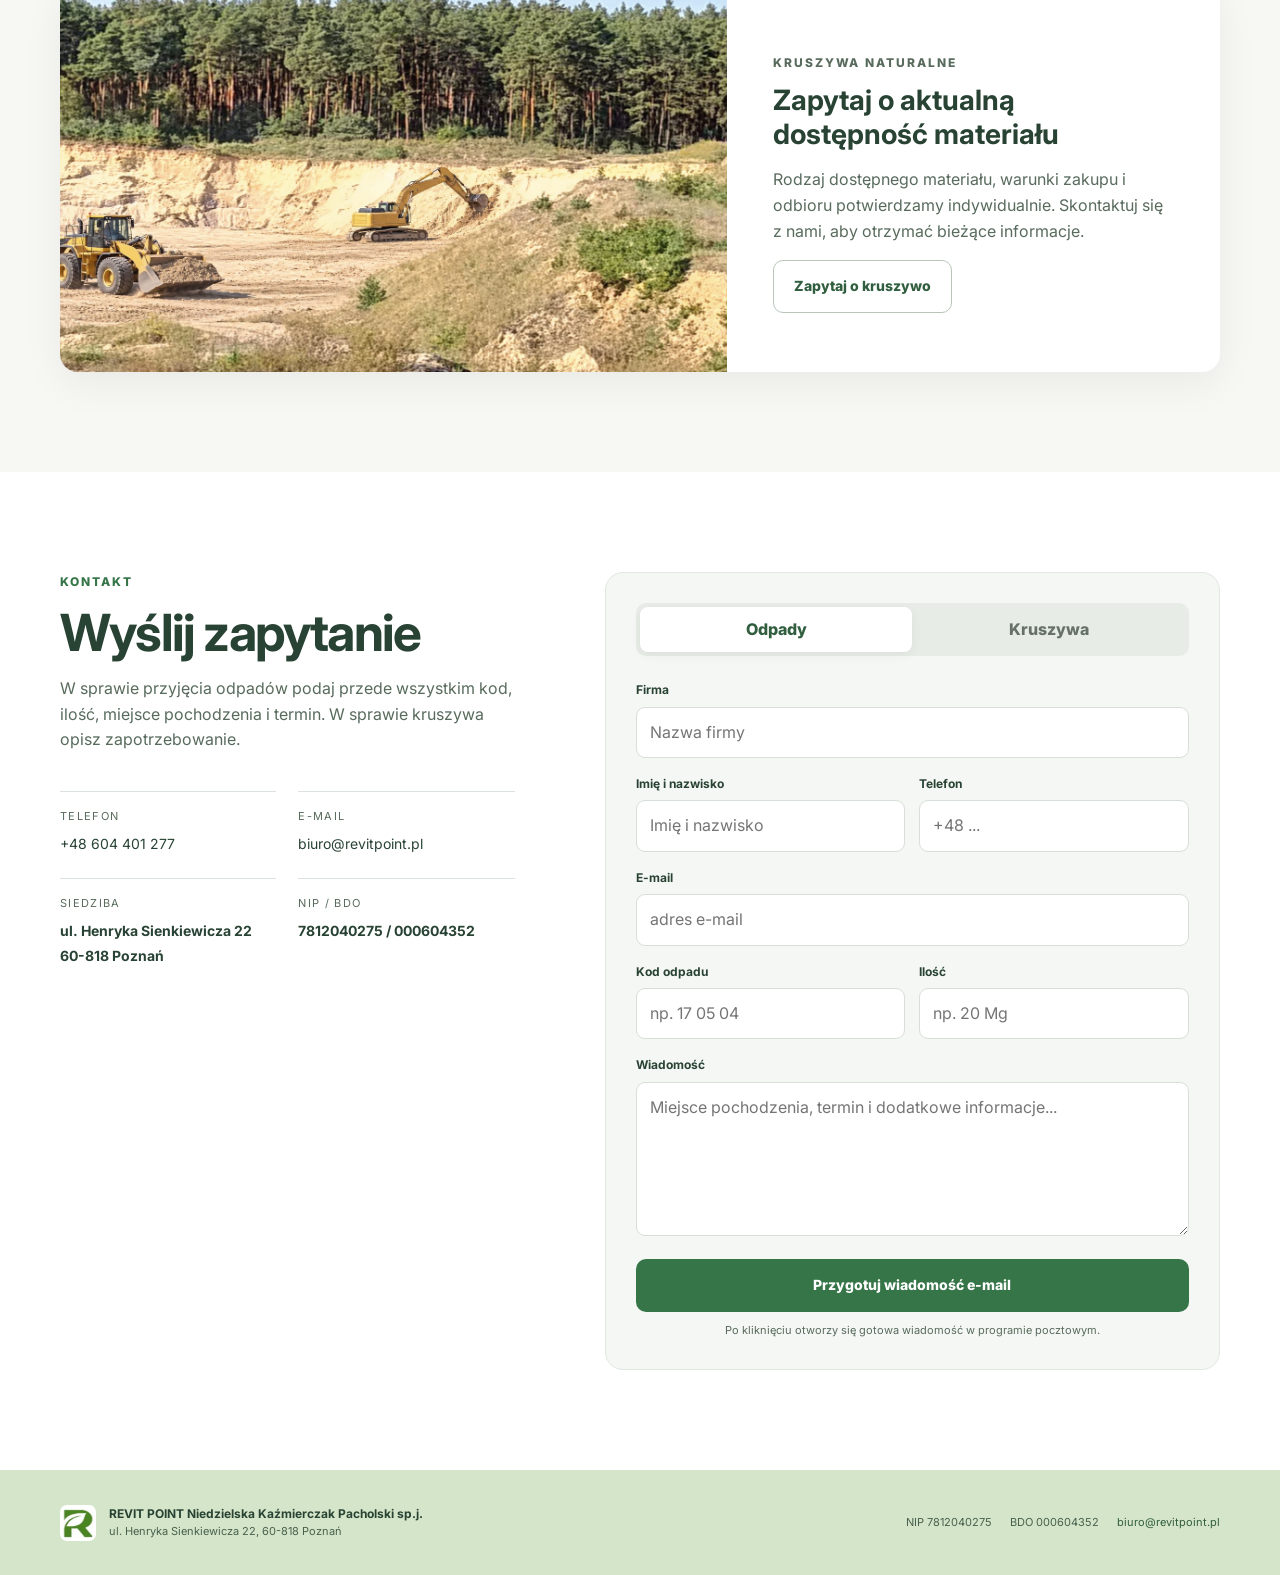
==== commit 5dbb3937: "Add files via upload" ====
--- a/index.html
+++ b/index.html
@@ -9,7 +9,7 @@
   <link rel="preconnect" href="https://fonts.googleapis.com">
   <link rel="preconnect" href="https://fonts.gstatic.com" crossorigin>
   <link href="https://fonts.googleapis.com/css2?family=Inter:wght@400;500;600;700;800&display=swap" rel="stylesheet">
-  <link rel="stylesheet" href="styles.css?v=20260929-realphotos" />
+  <link rel="stylesheet" href="styles.css?v=20260929-matchedphotos" />
 </head>
 <body>
 <header class="site-header">
@@ -126,10 +126,16 @@
       </p>
     </div>
 
-    <figure class="container site-panorama">
-      <img src="smolniki-wyrobisko.jpg" width="2016" height="908" alt="Panorama wyrobiska w Smolnikach II ze skarpami i otaczającym lasem" loading="lazy" decoding="async">
-      <figcaption>Widok wyrobiska w Smolnikach II</figcaption>
-    </figure>
+    <div class="container site-photo-pair">
+      <figure class="site-panorama">
+        <img src="smolniki-wyrobisko.jpg" width="2016" height="908" alt="Panorama wyrobiska w Smolnikach II ze skarpami i otaczającym lasem" loading="lazy" decoding="async">
+        <figcaption>Widok wyrobiska w Smolnikach II</figcaption>
+      </figure>
+      <figure class="site-panorama">
+        <img src="smolniki-teren.jpg" width="2016" height="908" alt="Skarpa wyrobiska i las na terenie Smolnik II" loading="lazy" decoding="async">
+        <figcaption>Teren wyrobiska i otaczająca zieleń</figcaption>
+      </figure>
+    </div>
 
     <div class="container feature-row">
       <article class="dark-card">
--- a/styles.css
+++ b/styles.css
@@ -109,7 +109,7 @@
 .mail-contact{display:block;color:var(--green);font-weight:700;margin-bottom:28px}
 
 .location-section{position:relative;min-height:610px;display:flex;align-items:center}
-.location-image{background-image:url("smolniki-teren.jpg");background-position:68% center}
+.location-image{filter:saturate(.86) contrast(.96) brightness(1.03)}
 .location-section:after{content:"";position:absolute;inset:0;background:linear-gradient(90deg,rgba(225,238,213,.65),rgba(225,238,213,.08))}
 .location-inner{position:relative;z-index:2;padding:80px 0}
 .location-panel{background:rgba(247,251,240,.97);color:var(--ink);max-width:620px;border-radius:18px;padding:42px;box-shadow:var(--shadow)}
@@ -202,3 +202,12 @@
 .site-panorama{margin-top:42px;margin-bottom:0}
 .site-panorama img{width:100%;height:auto;border-radius:18px}
 .site-panorama figcaption{font-size:12px;color:var(--muted);margin-top:10px}
+
+.site-photo-pair{margin-top:42px;display:grid;grid-template-columns:1fr 1fr;gap:22px}
+.site-photo-pair .site-panorama{width:100%;margin:0}
+@media(max-width:700px){.site-photo-pair{grid-template-columns:1fr}}
+
+/* Spójna prezentacja fotografii bez zmiany plików źródłowych. */
+.hero-bg{filter:saturate(.86) contrast(.96) brightness(1.03)}
+.aggregates-card img{filter:saturate(.86) contrast(.96) brightness(1.02)}
+.site-panorama img{filter:brightness(1.13) contrast(1.09) saturate(1.12) sepia(.09);image-rendering:auto}
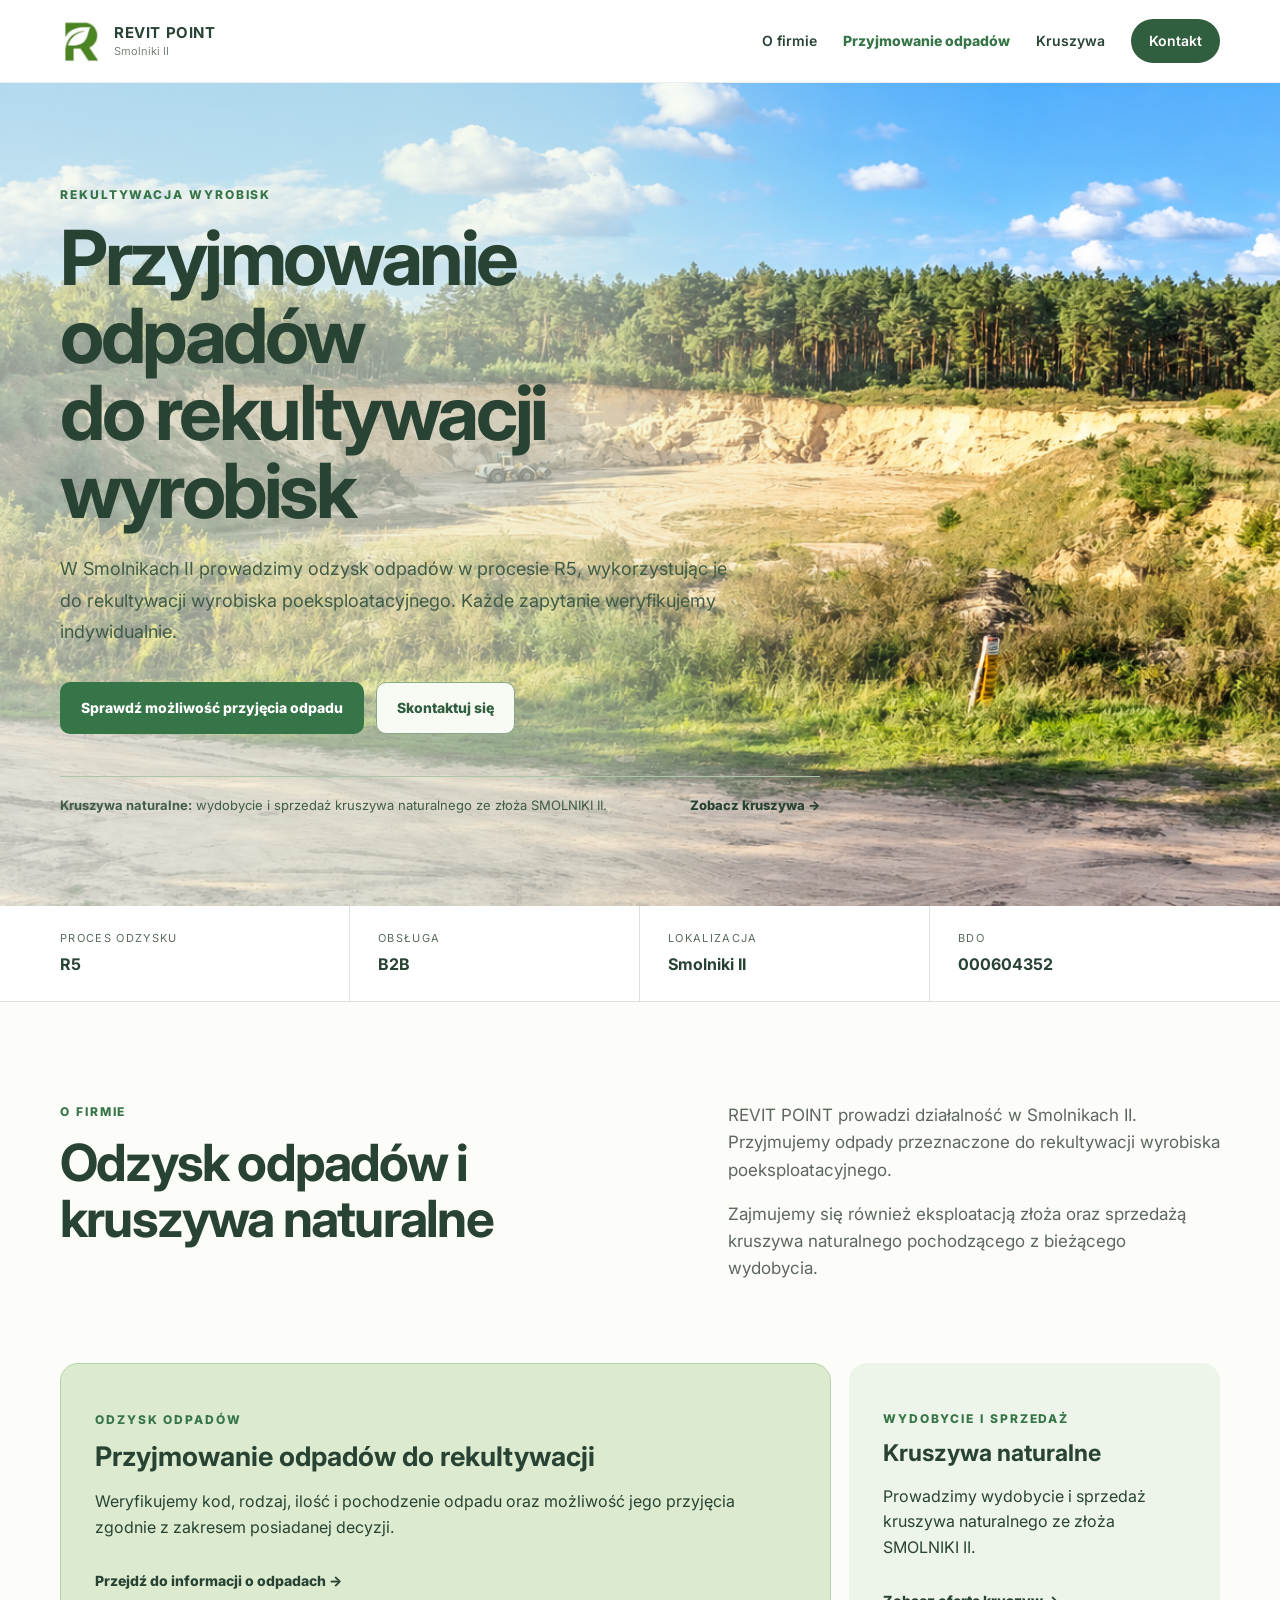
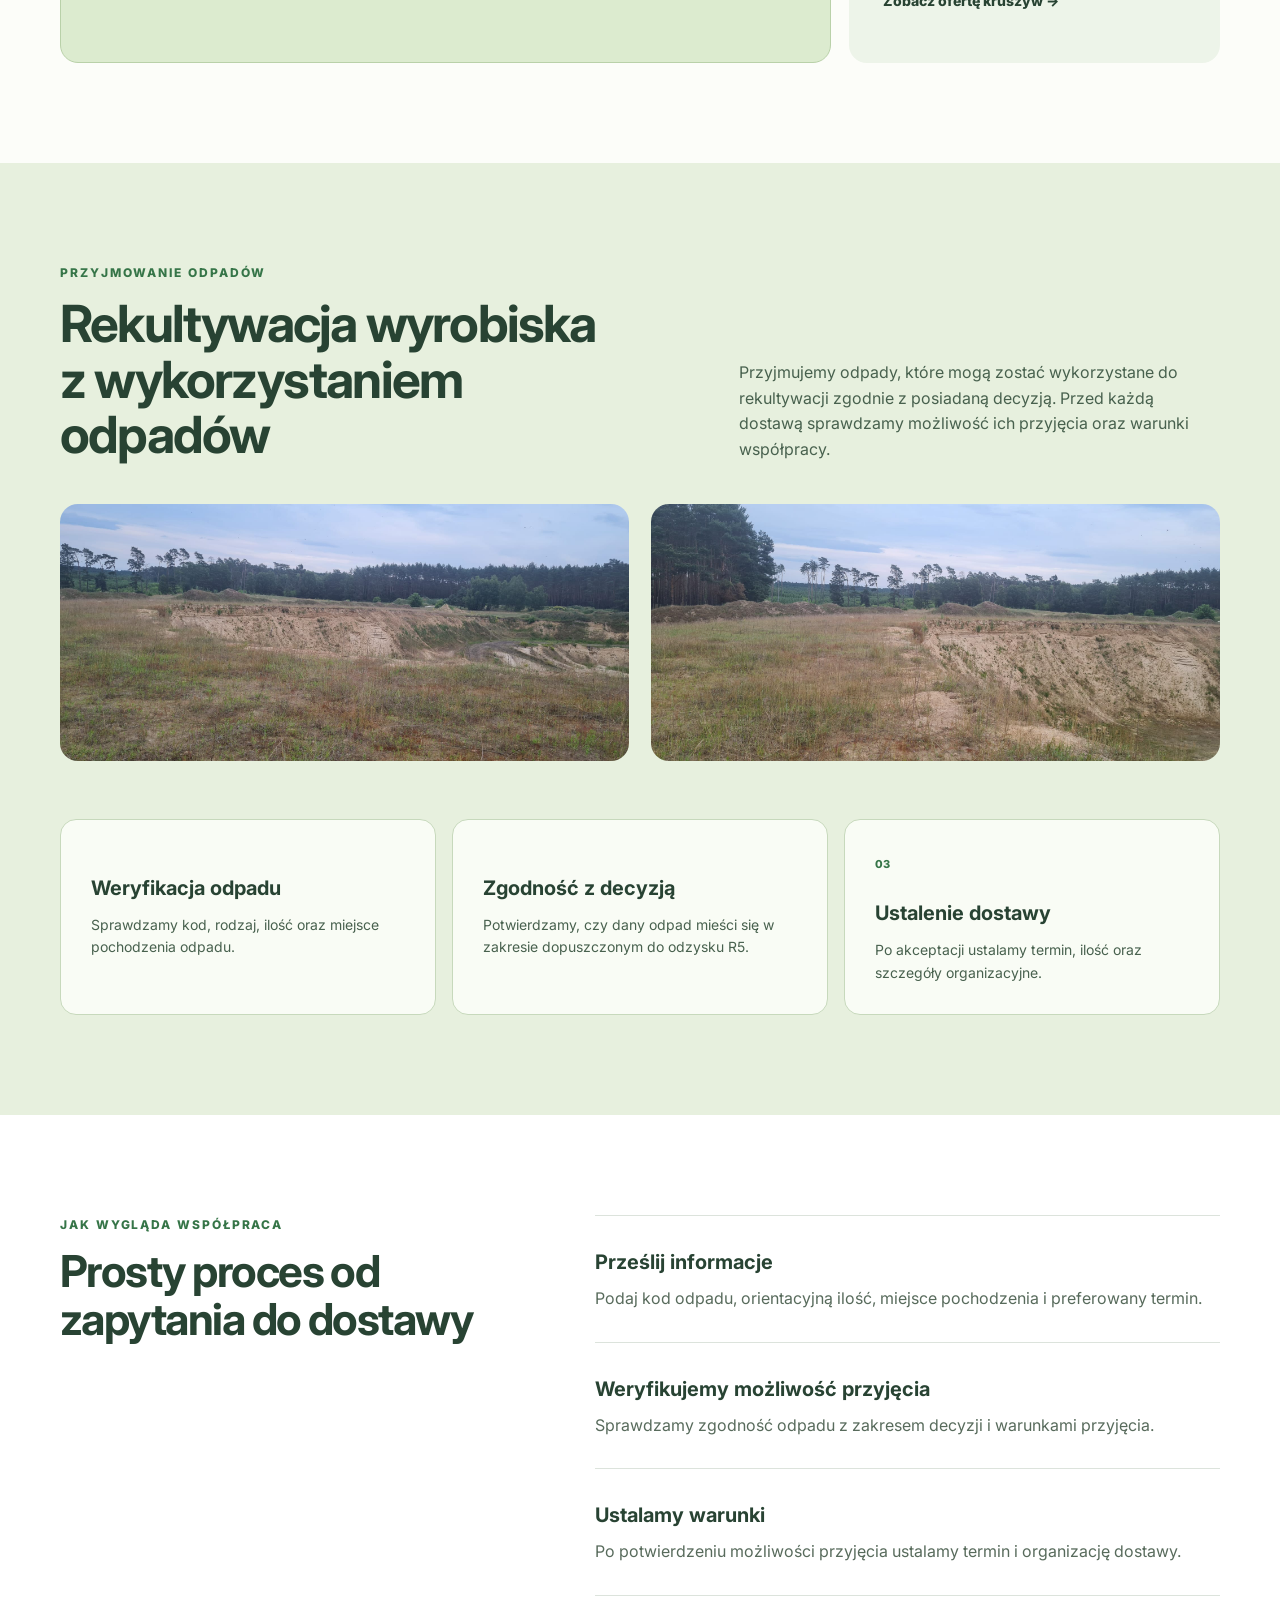
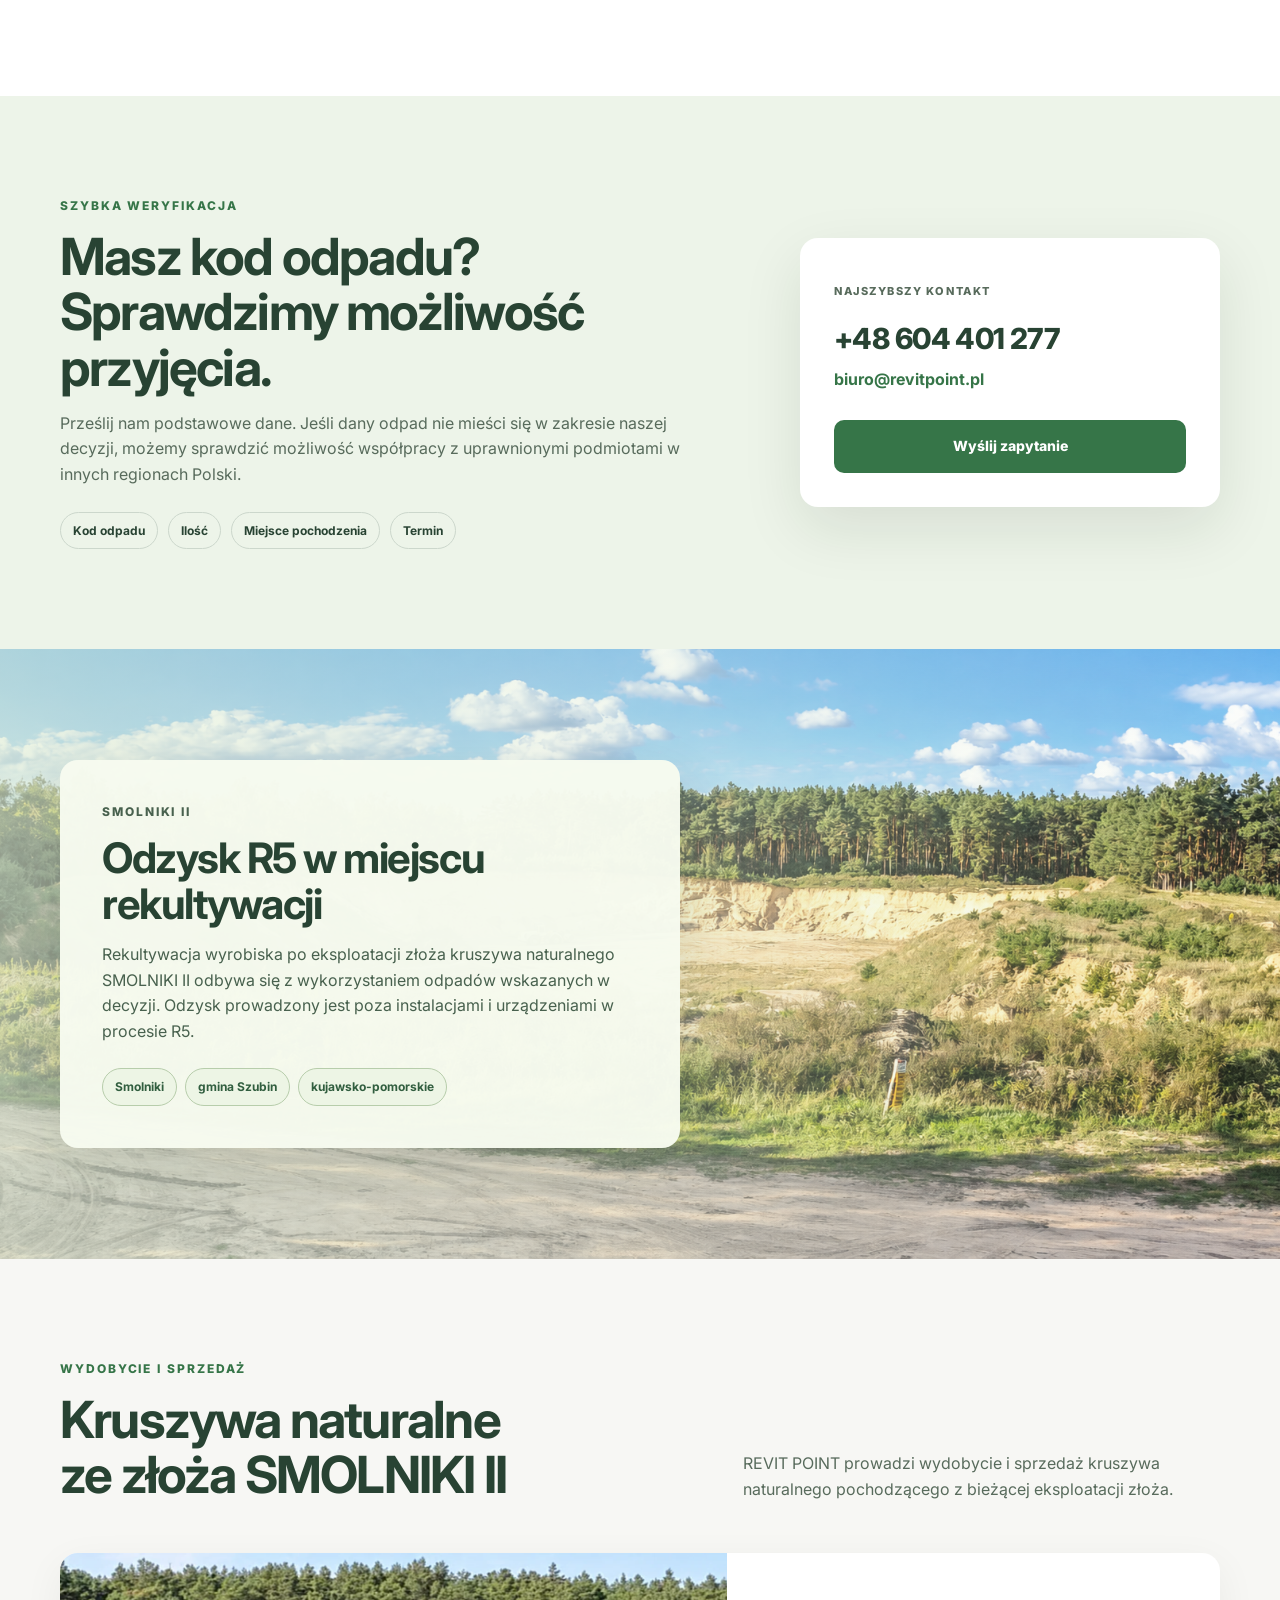
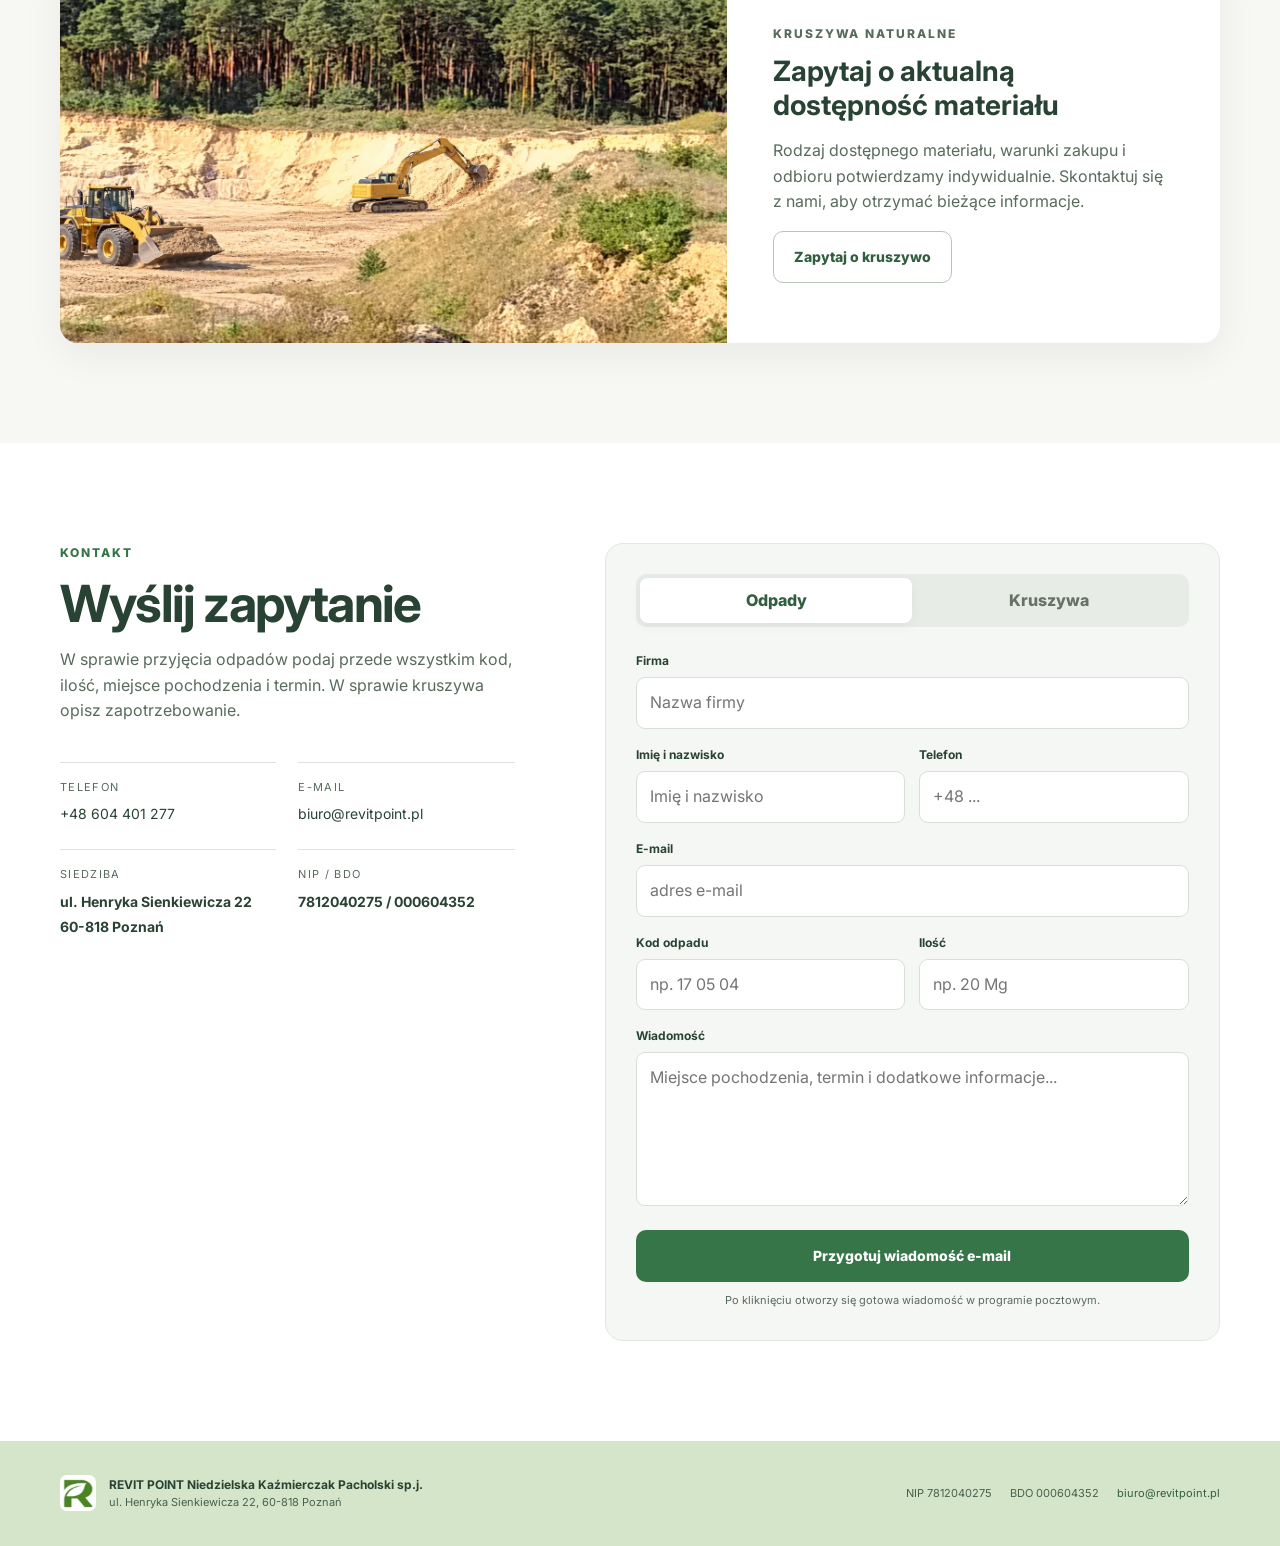
==== commit c961de7b: "Add files via upload" ====
--- a/index.html
+++ b/index.html
@@ -9,7 +9,7 @@
   <link rel="preconnect" href="https://fonts.googleapis.com">
   <link rel="preconnect" href="https://fonts.gstatic.com" crossorigin>
   <link href="https://fonts.googleapis.com/css2?family=Inter:wght@400;500;600;700;800&display=swap" rel="stylesheet">
-  <link rel="stylesheet" href="styles.css?v=20260929-matchedphotos" />
+  <link rel="stylesheet" href="styles.css?v=20260929-originalphotos" />
 </head>
 <body>
 <header class="site-header">
@@ -129,11 +129,9 @@
     <div class="container site-photo-pair">
       <figure class="site-panorama">
         <img src="smolniki-wyrobisko.jpg" width="2016" height="908" alt="Panorama wyrobiska w Smolnikach II ze skarpami i otaczającym lasem" loading="lazy" decoding="async">
-        <figcaption>Widok wyrobiska w Smolnikach II</figcaption>
       </figure>
       <figure class="site-panorama">
         <img src="smolniki-teren.jpg" width="2016" height="908" alt="Skarpa wyrobiska i las na terenie Smolnik II" loading="lazy" decoding="async">
-        <figcaption>Teren wyrobiska i otaczająca zieleń</figcaption>
       </figure>
     </div>
 
--- a/styles.css
+++ b/styles.css
@@ -109,7 +109,7 @@
 .mail-contact{display:block;color:var(--green);font-weight:700;margin-bottom:28px}
 
 .location-section{position:relative;min-height:610px;display:flex;align-items:center}
-.location-image{filter:saturate(.86) contrast(.96) brightness(1.03)}
+.location-image{filter:saturate(.85)}
 .location-section:after{content:"";position:absolute;inset:0;background:linear-gradient(90deg,rgba(225,238,213,.65),rgba(225,238,213,.08))}
 .location-inner{position:relative;z-index:2;padding:80px 0}
 .location-panel{background:rgba(247,251,240,.97);color:var(--ink);max-width:620px;border-radius:18px;padding:42px;box-shadow:var(--shadow)}
@@ -206,8 +206,3 @@
 .site-photo-pair{margin-top:42px;display:grid;grid-template-columns:1fr 1fr;gap:22px}
 .site-photo-pair .site-panorama{width:100%;margin:0}
 @media(max-width:700px){.site-photo-pair{grid-template-columns:1fr}}
-
-/* Spójna prezentacja fotografii bez zmiany plików źródłowych. */
-.hero-bg{filter:saturate(.86) contrast(.96) brightness(1.03)}
-.aggregates-card img{filter:saturate(.86) contrast(.96) brightness(1.02)}
-.site-panorama img{filter:brightness(1.13) contrast(1.09) saturate(1.12) sepia(.09);image-rendering:auto}
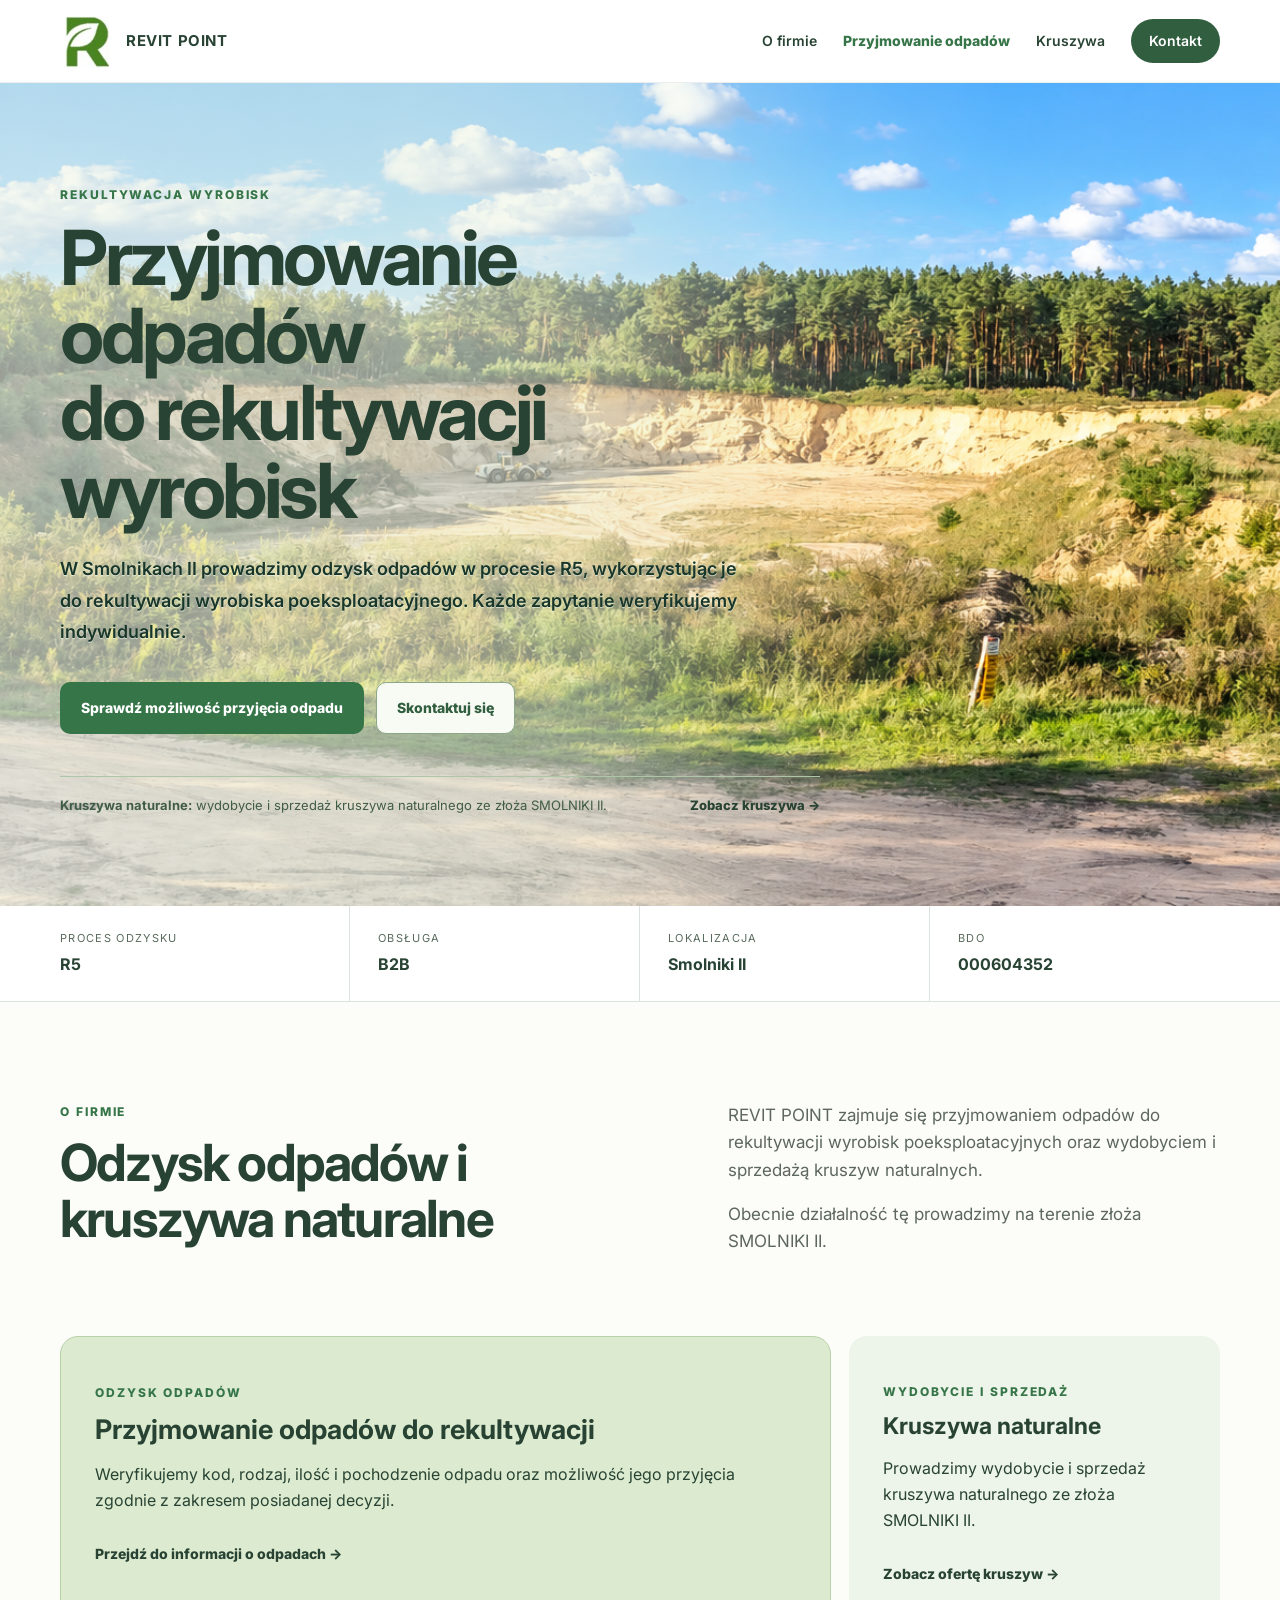
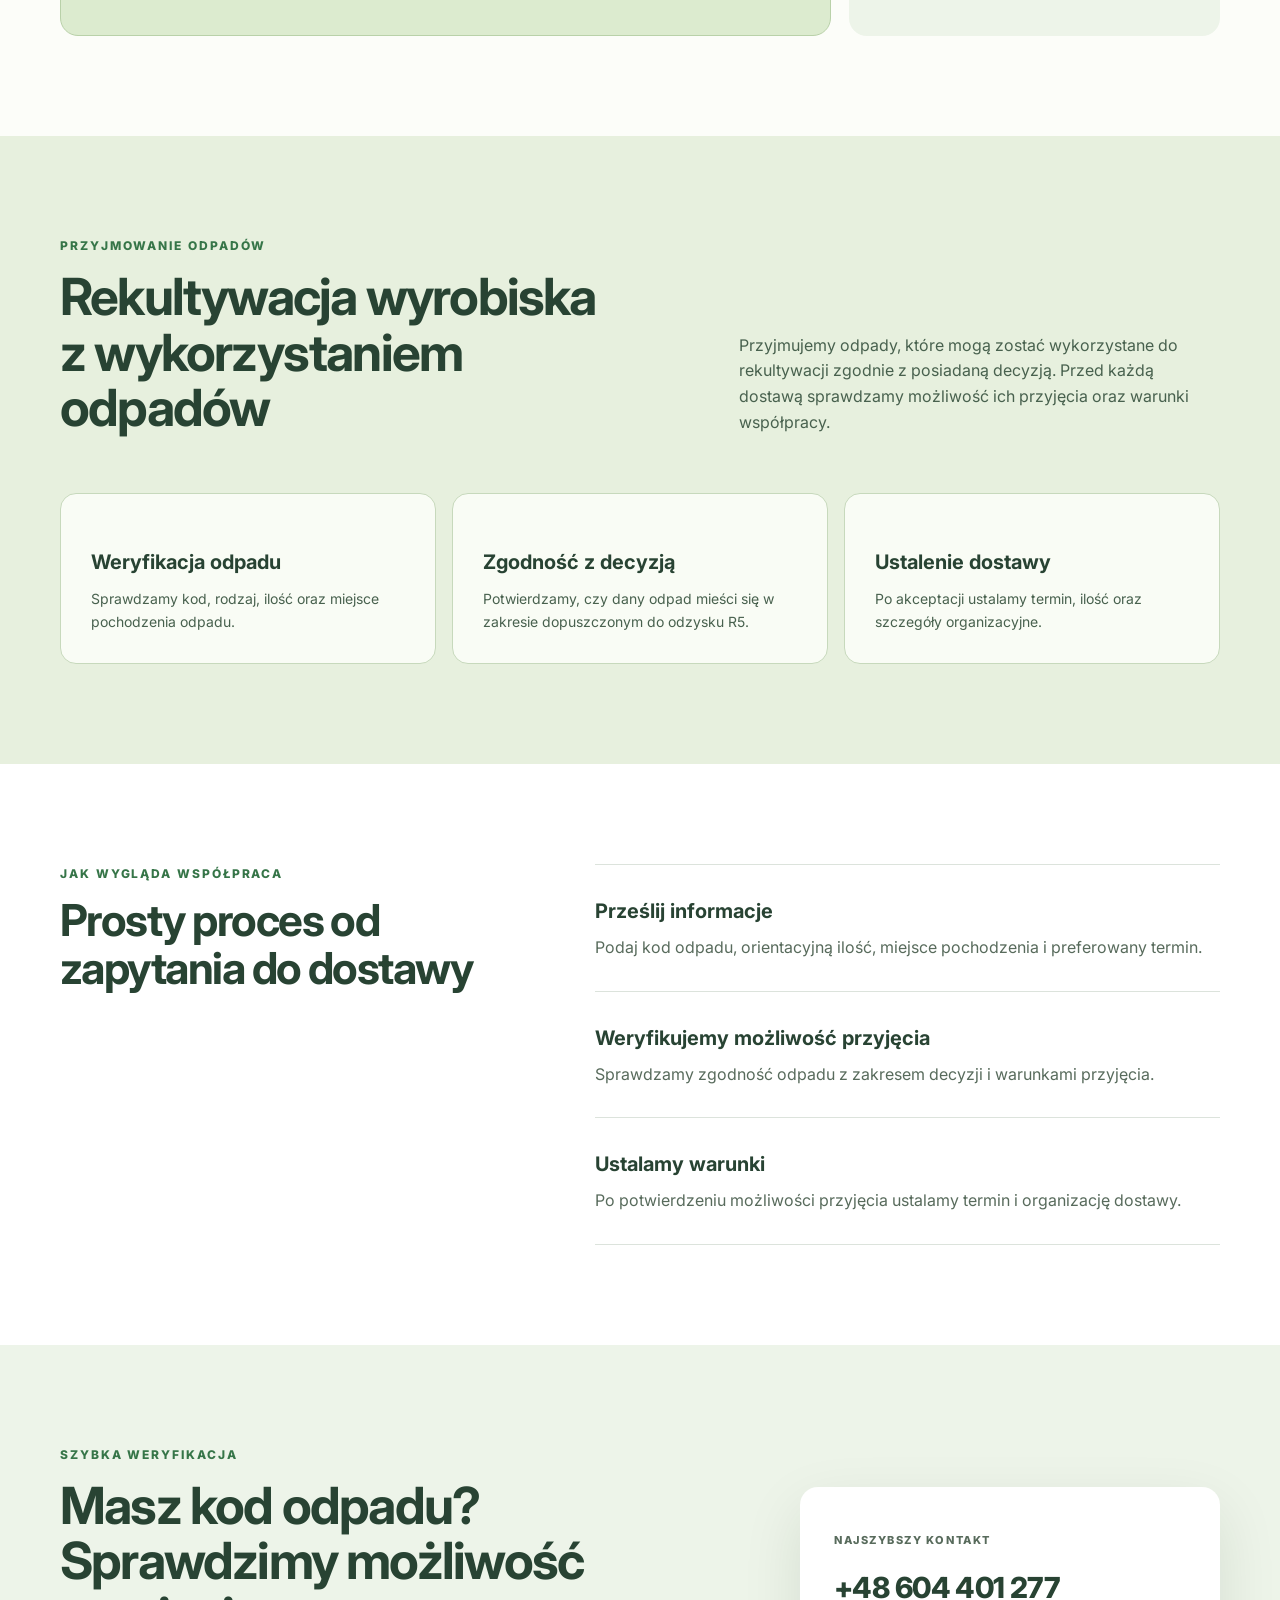
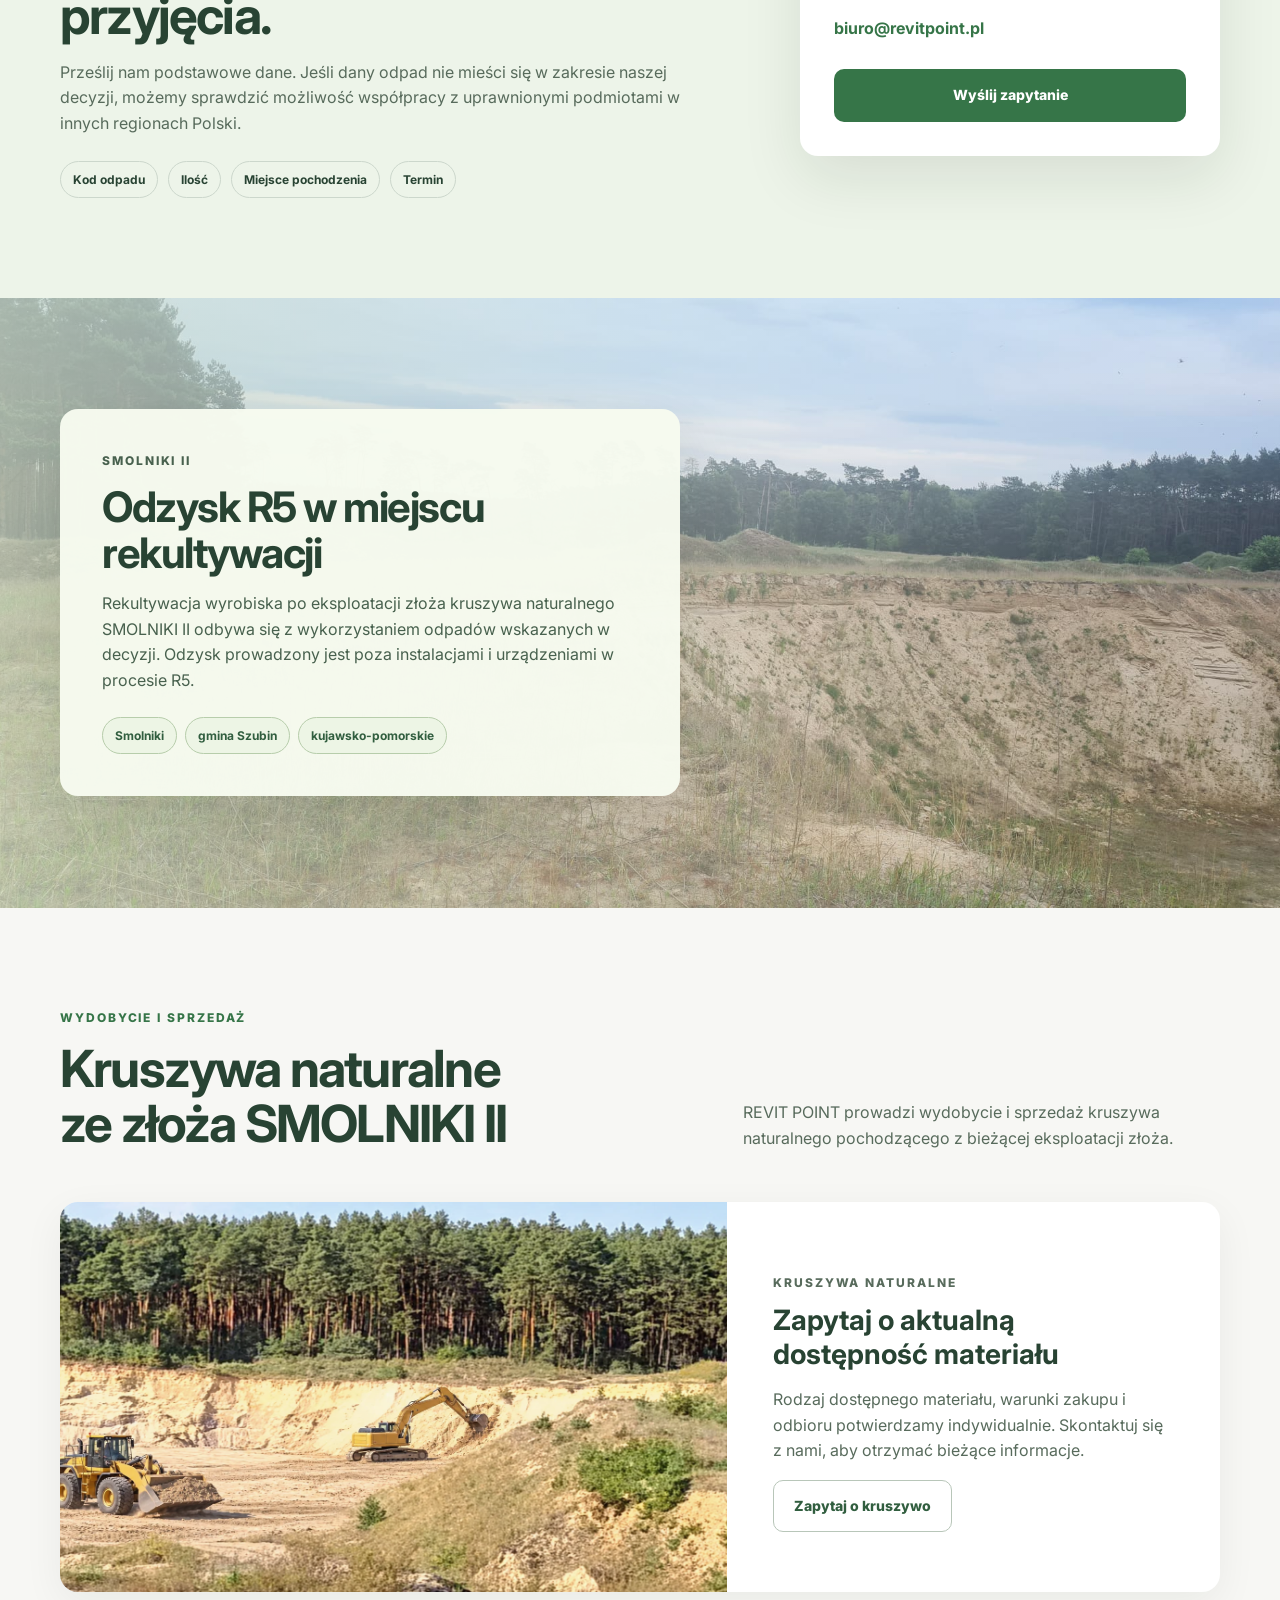
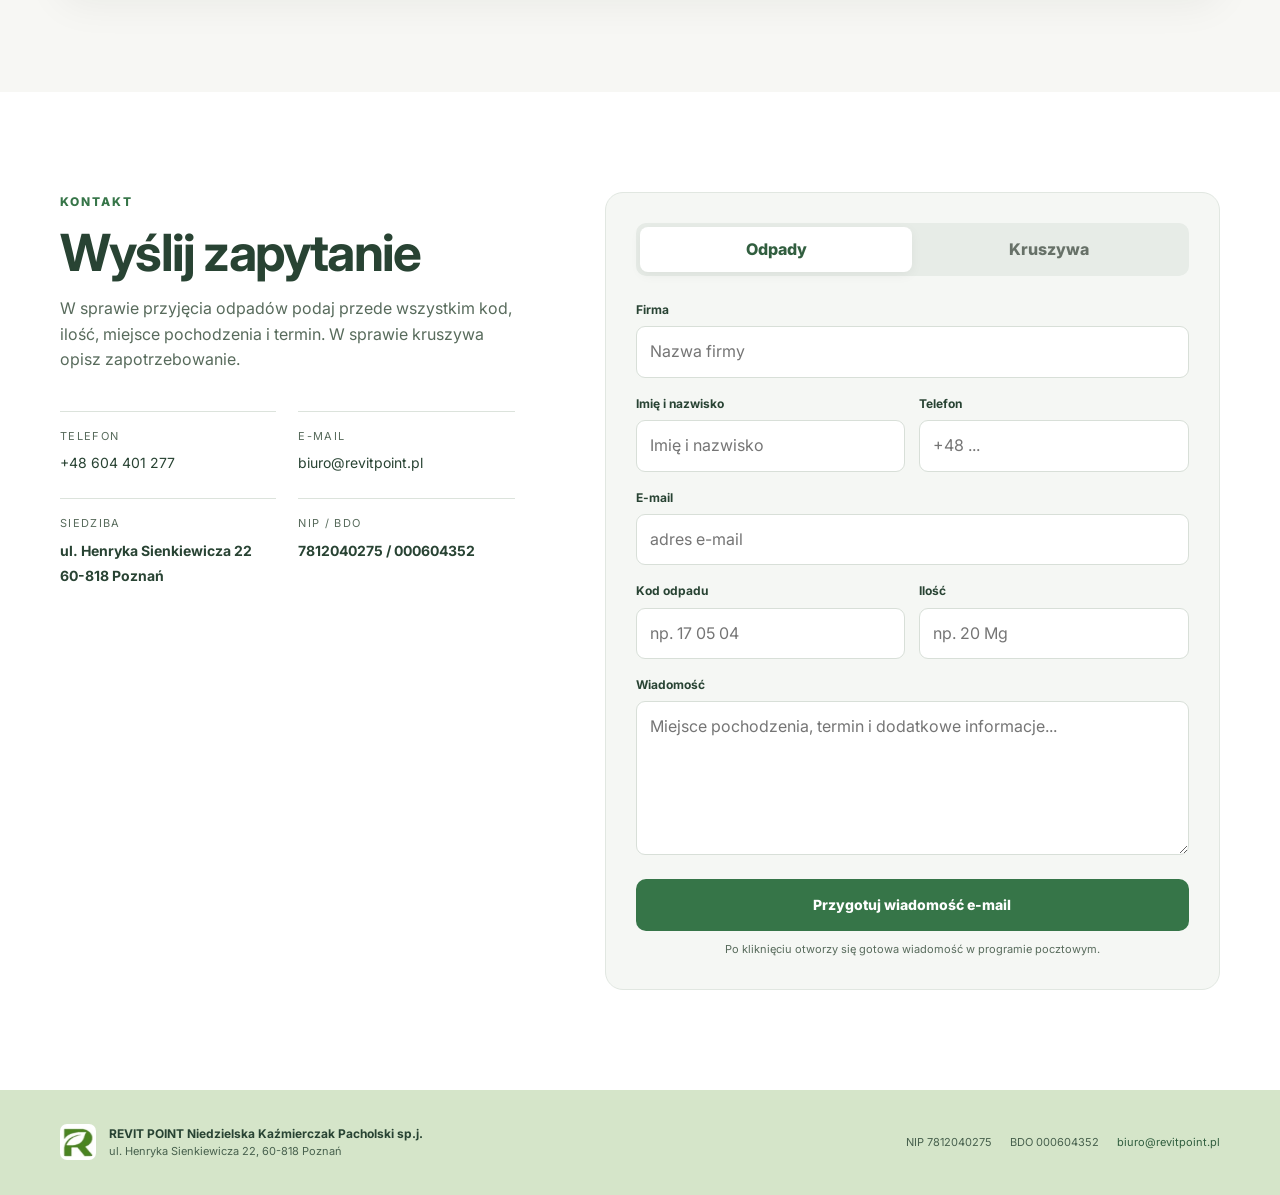
==== commit 8c2f37ea: "Add files via upload" ====
--- a/index.html
+++ b/index.html
@@ -9,7 +9,7 @@
   <link rel="preconnect" href="https://fonts.googleapis.com">
   <link rel="preconnect" href="https://fonts.gstatic.com" crossorigin>
   <link href="https://fonts.googleapis.com/css2?family=Inter:wght@400;500;600;700;800&display=swap" rel="stylesheet">
-  <link rel="stylesheet" href="styles.css?v=20260929-originalphotos" />
+  <link rel="stylesheet" href="styles.css?v=20260929-sections" />
 </head>
 <body>
 <header class="site-header">
@@ -18,7 +18,6 @@
       <img src="logo.png" alt="REVIT POINT" class="brand-logo">
       <div>
         <strong>REVIT POINT</strong>
-        <span>Smolniki II</span>
       </div>
     </a>
 
@@ -75,13 +74,11 @@
       </div>
       <div class="intro-copy">
         <p>
-          REVIT POINT prowadzi działalność w Smolnikach II. Przyjmujemy
-          odpady przeznaczone do rekultywacji
-          wyrobiska poeksploatacyjnego.
-        </p>
-        <p>
-          Zajmujemy się również eksploatacją złoża
-          oraz sprzedażą kruszywa naturalnego pochodzącego z bieżącego wydobycia.
+          REVIT POINT zajmuje się przyjmowaniem odpadów do rekultywacji
+          wyrobisk poeksploatacyjnych oraz wydobyciem i sprzedażą kruszyw naturalnych.
+        </p>
+        <p>
+          Obecnie działalność tę prowadzimy na terenie złoża SMOLNIKI II.
         </p>
       </div>
     </div>
@@ -126,14 +123,6 @@
       </p>
     </div>
 
-    <div class="container site-photo-pair">
-      <figure class="site-panorama">
-        <img src="smolniki-wyrobisko.jpg" width="2016" height="908" alt="Panorama wyrobiska w Smolnikach II ze skarpami i otaczającym lasem" loading="lazy" decoding="async">
-      </figure>
-      <figure class="site-panorama">
-        <img src="smolniki-teren.jpg" width="2016" height="908" alt="Skarpa wyrobiska i las na terenie Smolnik II" loading="lazy" decoding="async">
-      </figure>
-    </div>
 
     <div class="container feature-row">
       <article class="dark-card">
@@ -145,7 +134,6 @@
         <p>Potwierdzamy, czy dany odpad mieści się w zakresie dopuszczonym do odzysku R5.</p>
       </article>
       <article class="dark-card">
-        <span>03</span>
         <h3>Ustalenie dostawy</h3>
         <p>Po akceptacji ustalamy termin, ilość oraz szczegóły organizacyjne.</p>
       </article>
--- a/styles.css
+++ b/styles.css
@@ -22,7 +22,7 @@
 .site-header{position:sticky;top:0;z-index:50;background:rgba(255,255,255,.96);backdrop-filter:blur(14px);border-bottom:1px solid rgba(20,40,25,.08)}
 .nav{height:82px;display:flex;align-items:center;justify-content:space-between;gap:28px}
 .brand{display:flex;align-items:center;gap:12px}
-.brand-logo{width:42px;height:42px;object-fit:contain}
+.brand-logo{width:54px;height:54px;object-fit:contain}
 .brand strong{display:block;font-size:15px;letter-spacing:.04em}
 .brand span{display:block;font-size:11px;color:#7a847b;margin-top:-2px}
 .main-nav{display:flex;align-items:center;gap:26px;font-size:14px;font-weight:600}
@@ -40,7 +40,7 @@
 .eyebrow,.section-label,.activity-kicker,.small-label{font-size:12px;font-weight:800;letter-spacing:.16em;text-transform:uppercase;color:var(--green)}
 .eyebrow{color:var(--green)}
 .hero h1{font-size:clamp(44px,6vw,76px);line-height:1.02;letter-spacing:-.045em;margin:15px 0 24px;max-width:900px}
-.hero-lead{font-size:18px;line-height:1.75;max-width:690px;color:#405c47}
+.hero-lead{font-size:18px;line-height:1.75;max-width:690px;color:#183629;font-weight:600;text-shadow:0 1px 1px rgba(245,250,237,.7)}
 .hero-actions{display:flex;gap:12px;flex-wrap:wrap;margin:34px 0}
 .btn{display:inline-flex;align-items:center;justify-content:center;border-radius:10px;padding:14px 20px;font-size:14px;font-weight:800;transition:.2s;border:1px solid transparent;cursor:pointer}
 .btn-primary{background:var(--green);color:#fff}
@@ -109,7 +109,7 @@
 .mail-contact{display:block;color:var(--green);font-weight:700;margin-bottom:28px}
 
 .location-section{position:relative;min-height:610px;display:flex;align-items:center}
-.location-image{filter:saturate(.85)}
+.location-image{background-image:url("smolniki-teren.jpg");background-position:65% center}
 .location-section:after{content:"";position:absolute;inset:0;background:linear-gradient(90deg,rgba(225,238,213,.65),rgba(225,238,213,.08))}
 .location-inner{position:relative;z-index:2;padding:80px 0}
 .location-panel{background:rgba(247,251,240,.97);color:var(--ink);max-width:620px;border-radius:18px;padding:42px;box-shadow:var(--shadow)}
@@ -123,7 +123,7 @@
 .aggregates-head>p{color:var(--muted);font-size:16px;margin:0}
 .aggregates-card{margin-top:50px;display:grid;grid-template-columns:1.15fr .85fr;background:#fff;border-radius:18px;overflow:hidden;box-shadow:0 12px 40px rgba(15,30,20,.06)}
 .aggregates-card figure{margin:0;min-height:390px}
-.aggregates-card img{width:100%;height:100%;object-fit:cover}
+.aggregates-card img{width:100%;height:100%;object-fit:cover;filter:blur(.45px) saturate(.93) contrast(.97)}
 .aggregates-content{padding:46px;align-self:center}
 .aggregates-content h3{font-size:28px;line-height:1.2;margin:10px 0 14px}
 .aggregates-content p{color:var(--muted)}
@@ -199,10 +199,3 @@
 .trust-grid span,.contact-details span,.verify-card>p,.form-note{color:#586b5c}
 a:focus-visible,button:focus-visible{outline:3px solid #6b954e;outline-offset:4px}
 
-.site-panorama{margin-top:42px;margin-bottom:0}
-.site-panorama img{width:100%;height:auto;border-radius:18px}
-.site-panorama figcaption{font-size:12px;color:var(--muted);margin-top:10px}
-
-.site-photo-pair{margin-top:42px;display:grid;grid-template-columns:1fr 1fr;gap:22px}
-.site-photo-pair .site-panorama{width:100%;margin:0}
-@media(max-width:700px){.site-photo-pair{grid-template-columns:1fr}}
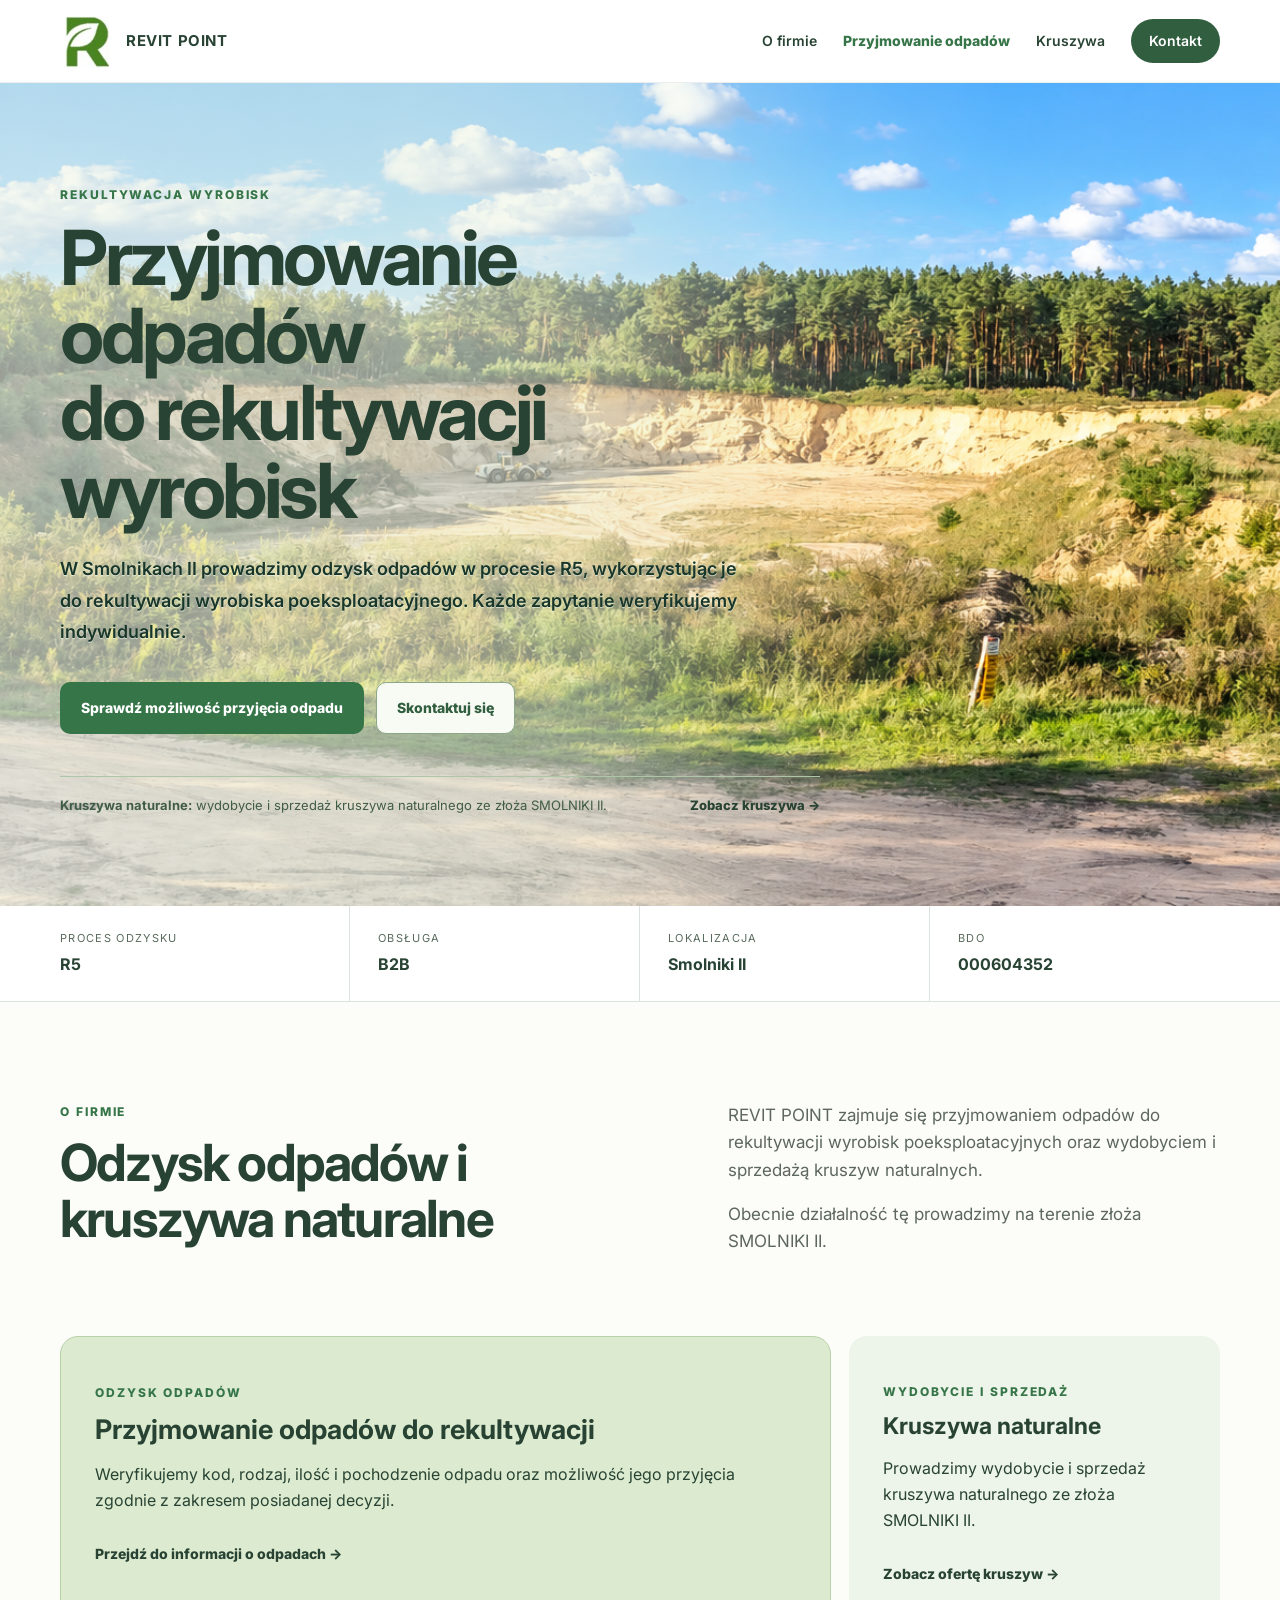
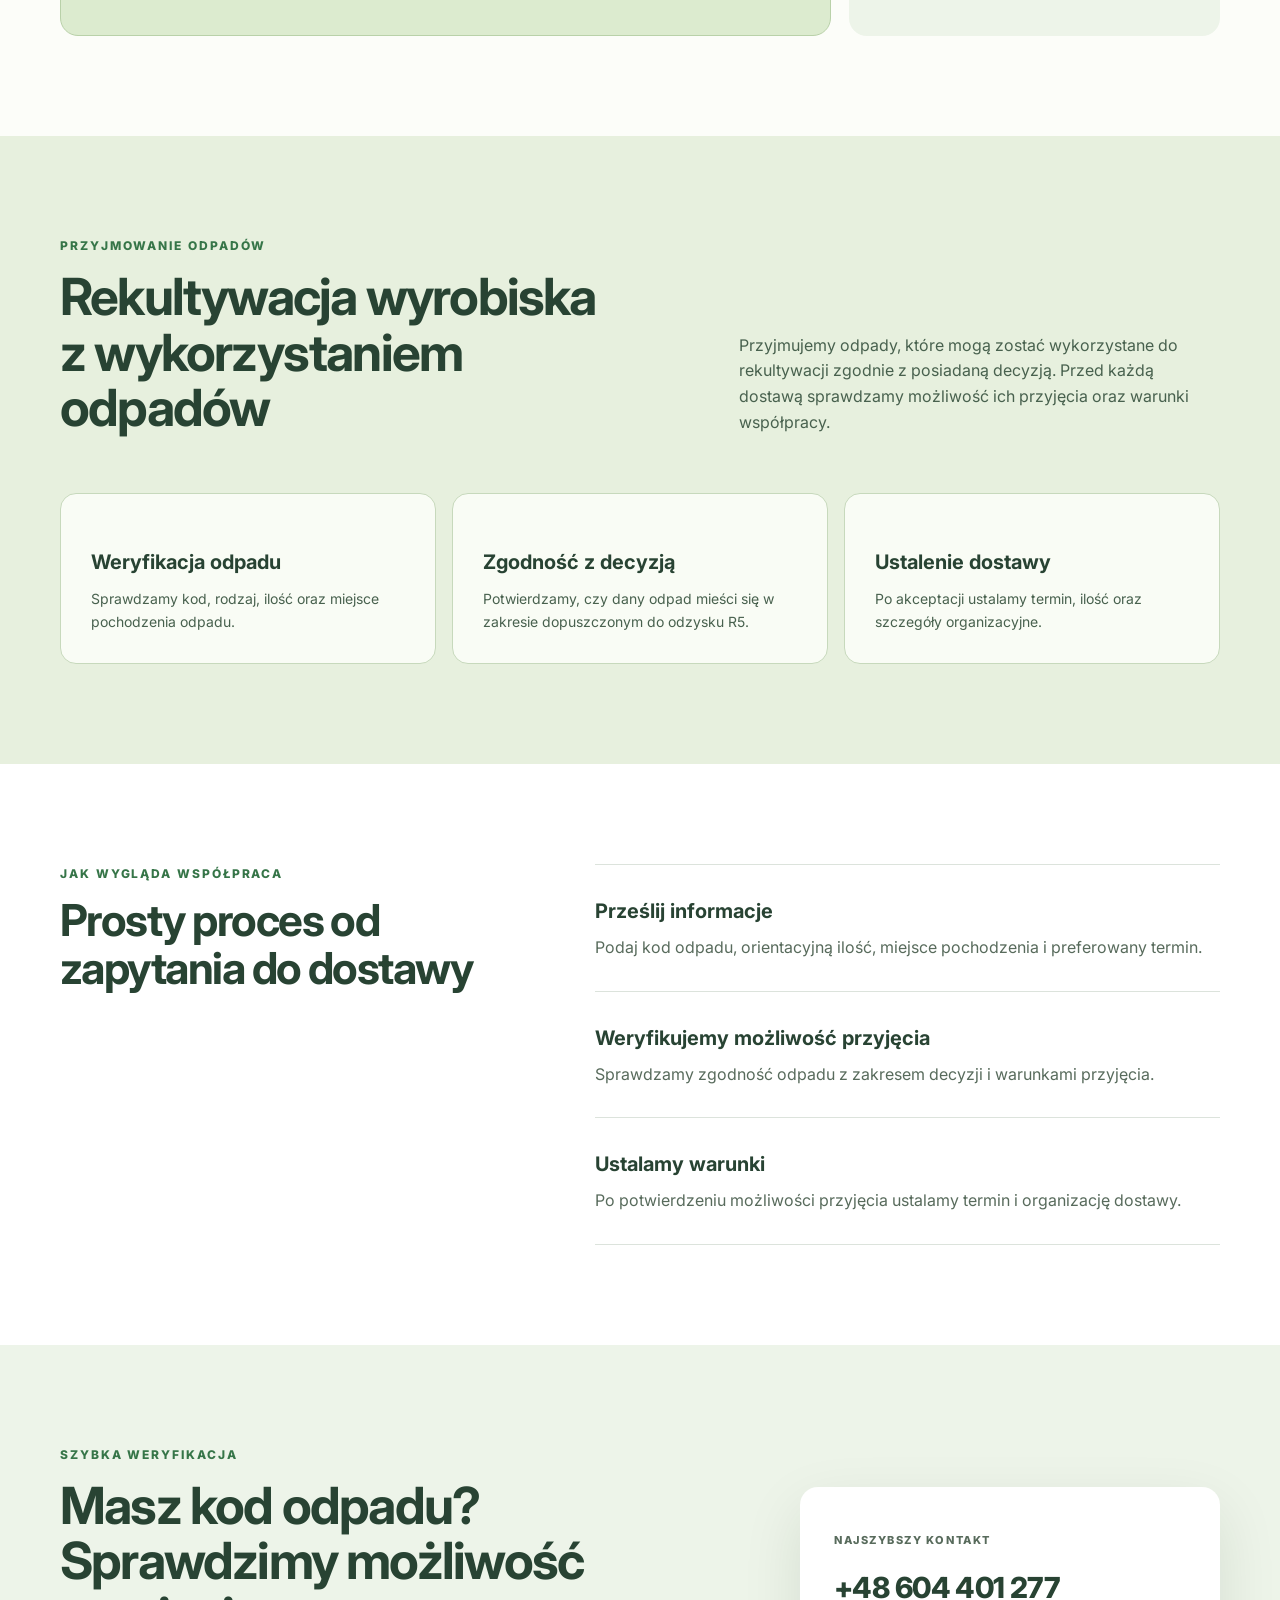
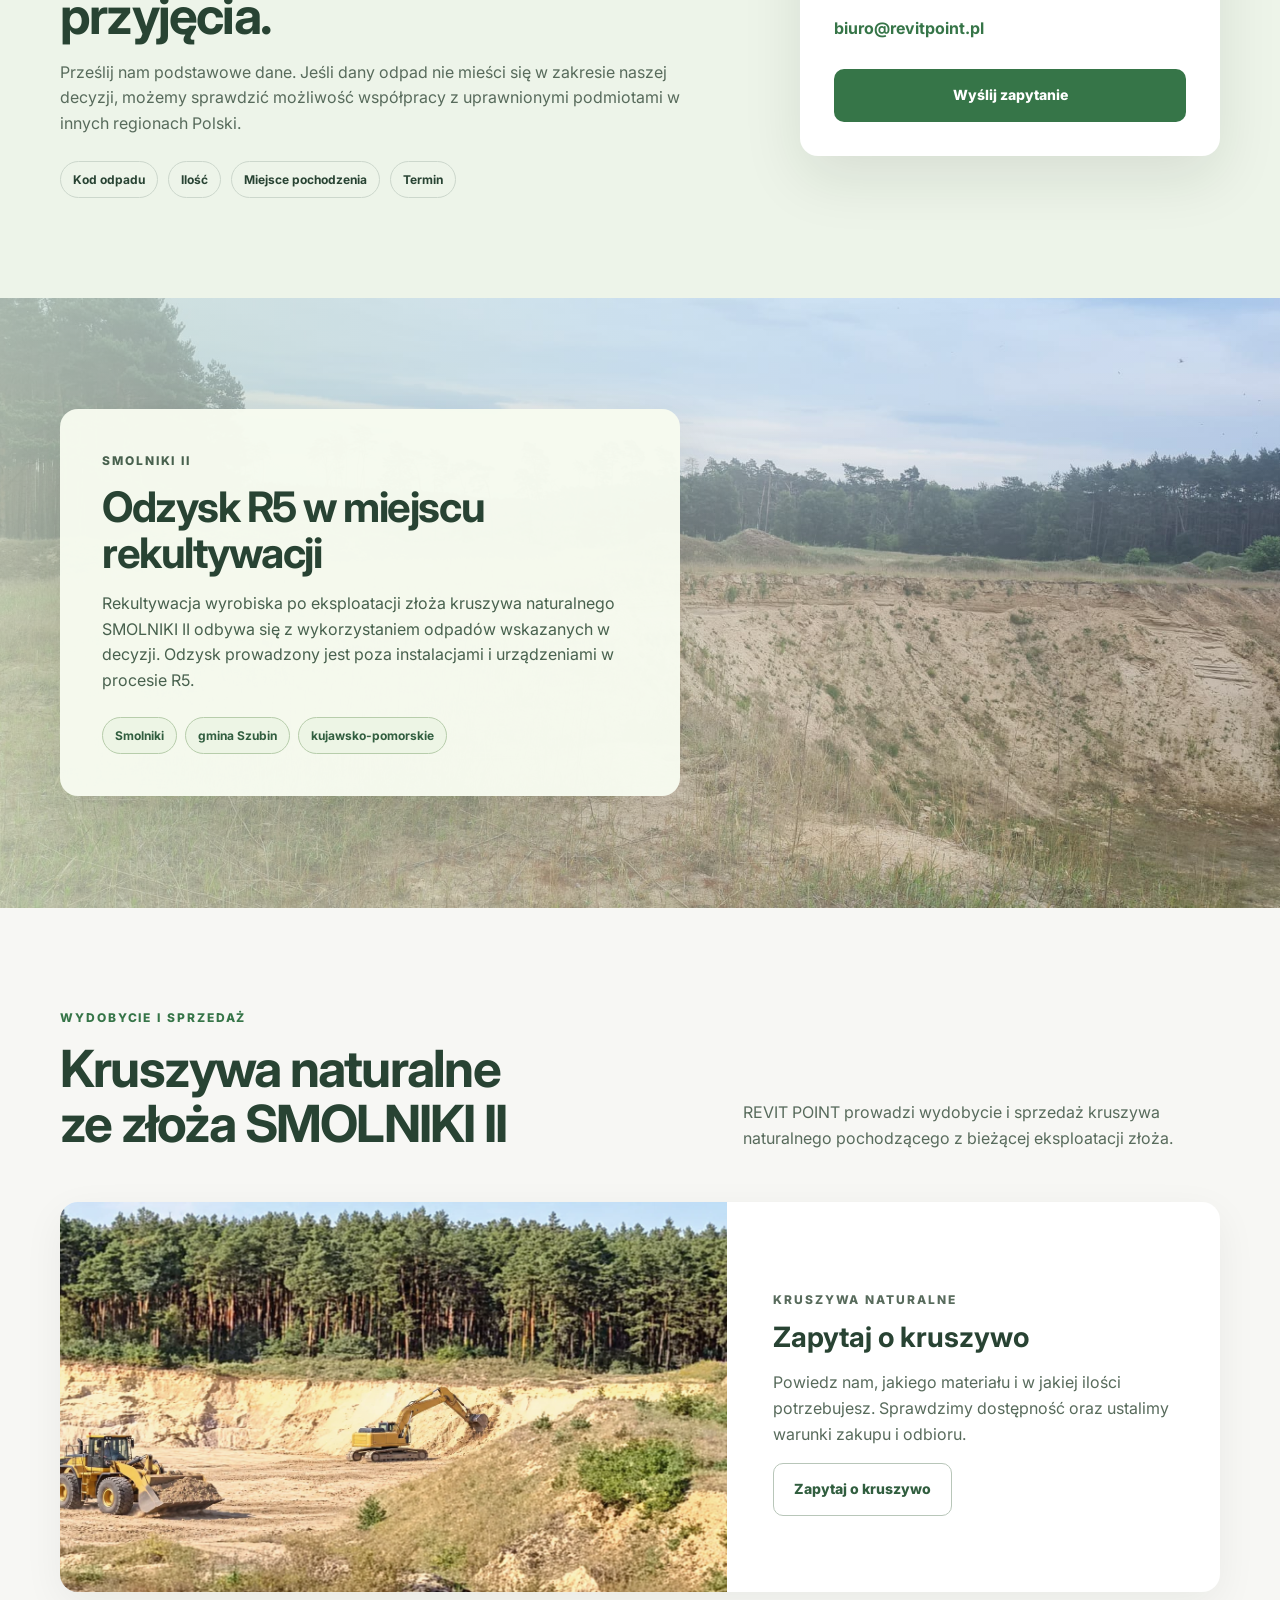
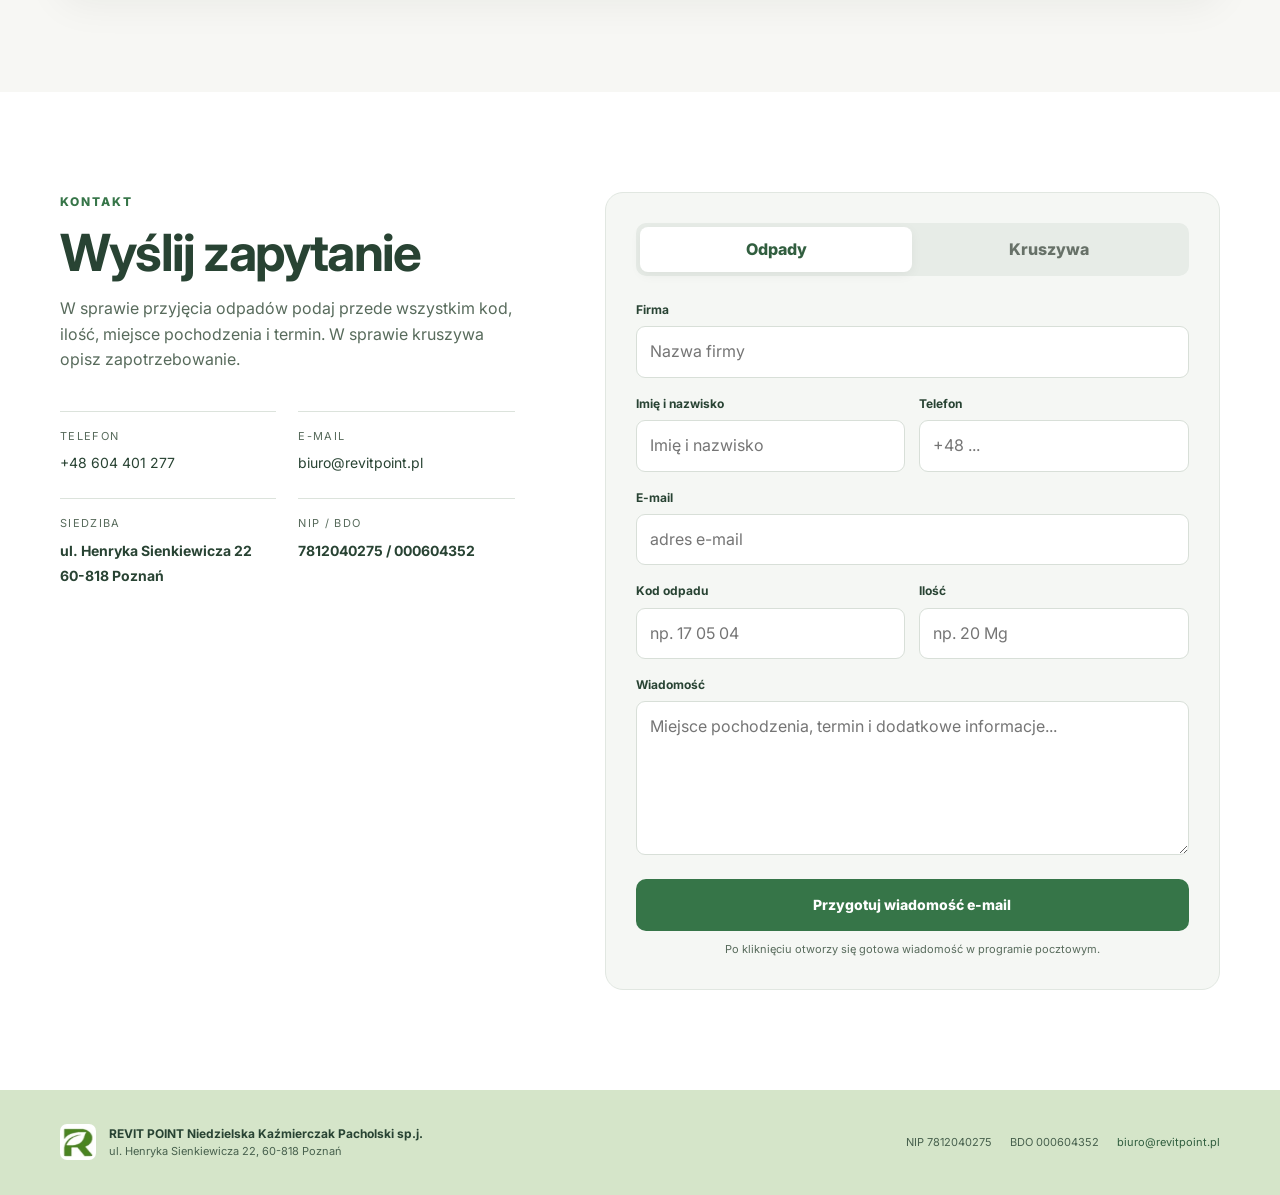
==== commit 4a68d2fd: "Add files via upload" ====
--- a/index.html
+++ b/index.html
@@ -229,10 +229,10 @@
       </figure>
       <div class="aggregates-content">
         <p class="small-label">KRUSZYWA NATURALNE</p>
-        <h3>Zapytaj o aktualną dostępność materiału</h3>
-        <p>
-          Rodzaj dostępnego materiału, warunki zakupu i odbioru potwierdzamy
-          indywidualnie. Skontaktuj się z nami, aby otrzymać bieżące informacje.
+        <h3>Zapytaj o kruszywo</h3>
+        <p>
+          Powiedz nam, jakiego materiału i w jakiej ilości potrzebujesz.
+          Sprawdzimy dostępność oraz ustalimy warunki zakupu i odbioru.
         </p>
         <a class="btn btn-outline" href="#kontakt">Zapytaj o kruszywo</a>
       </div>
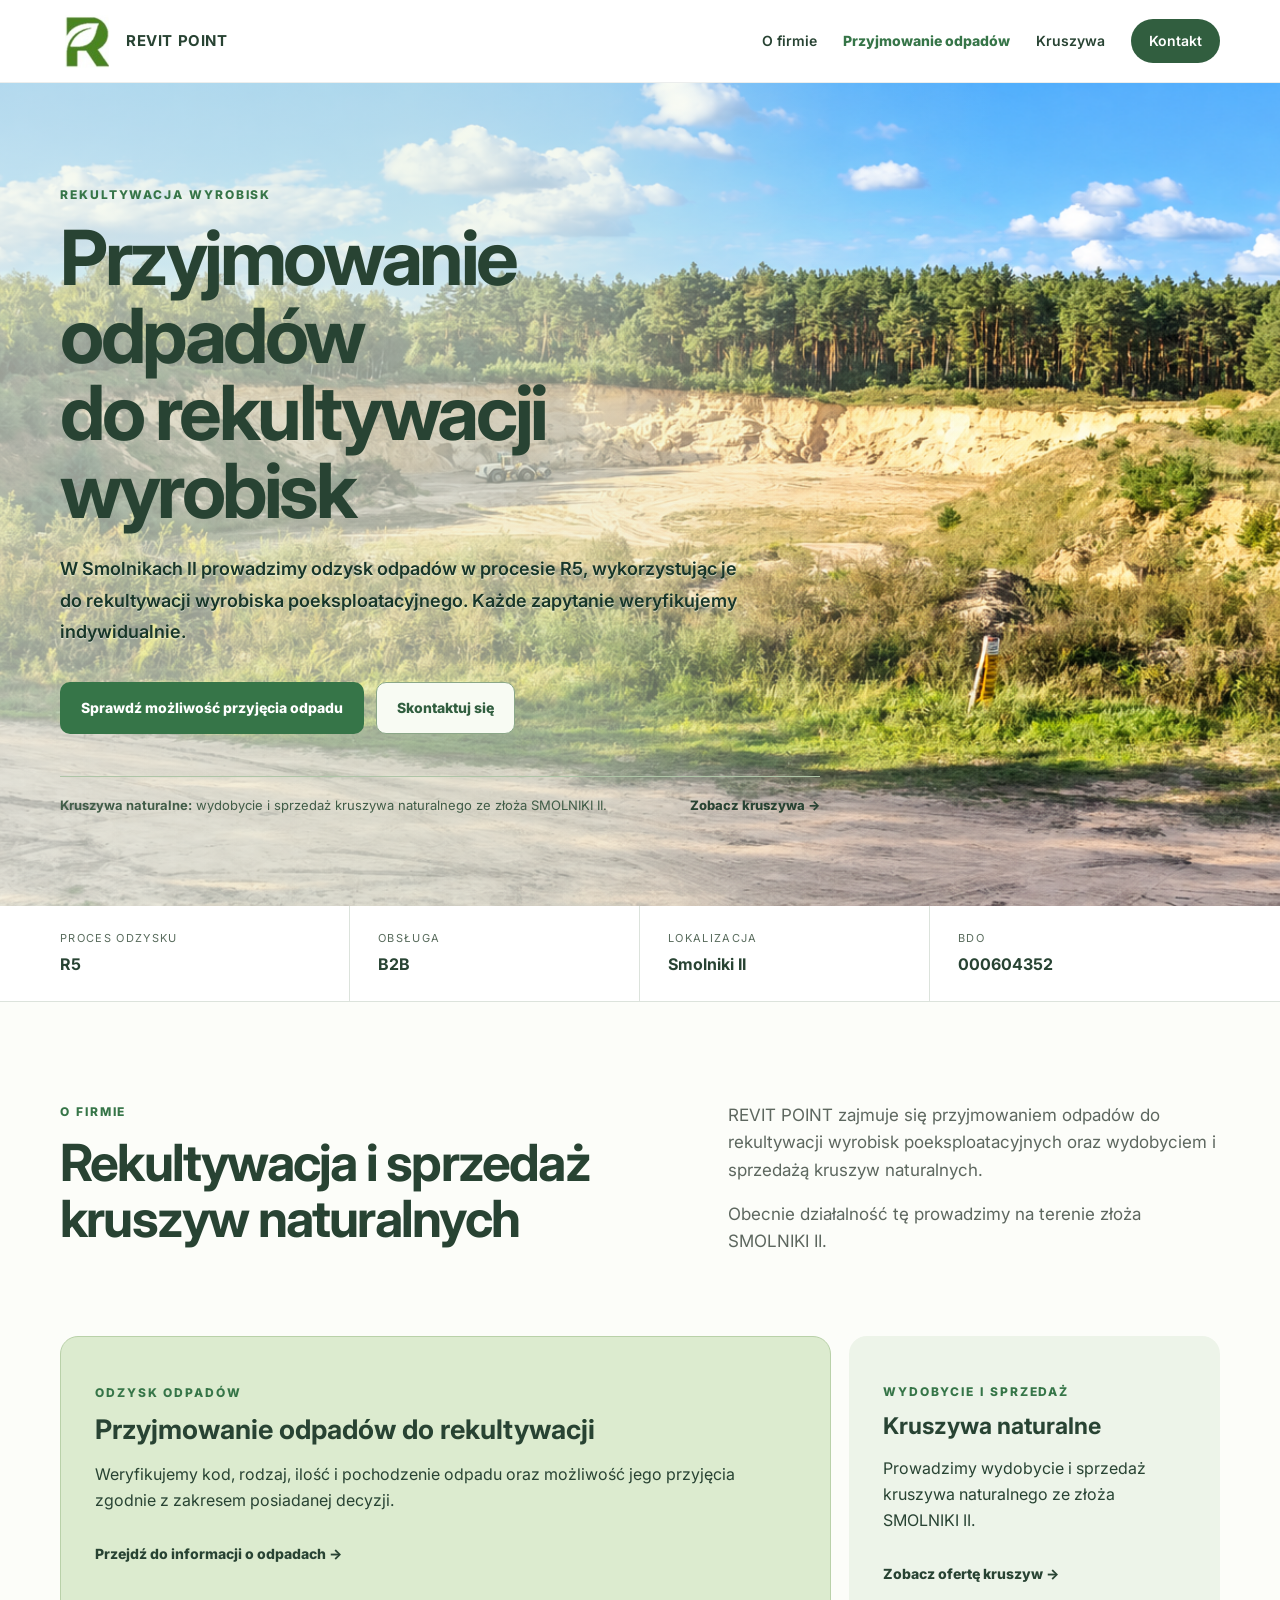
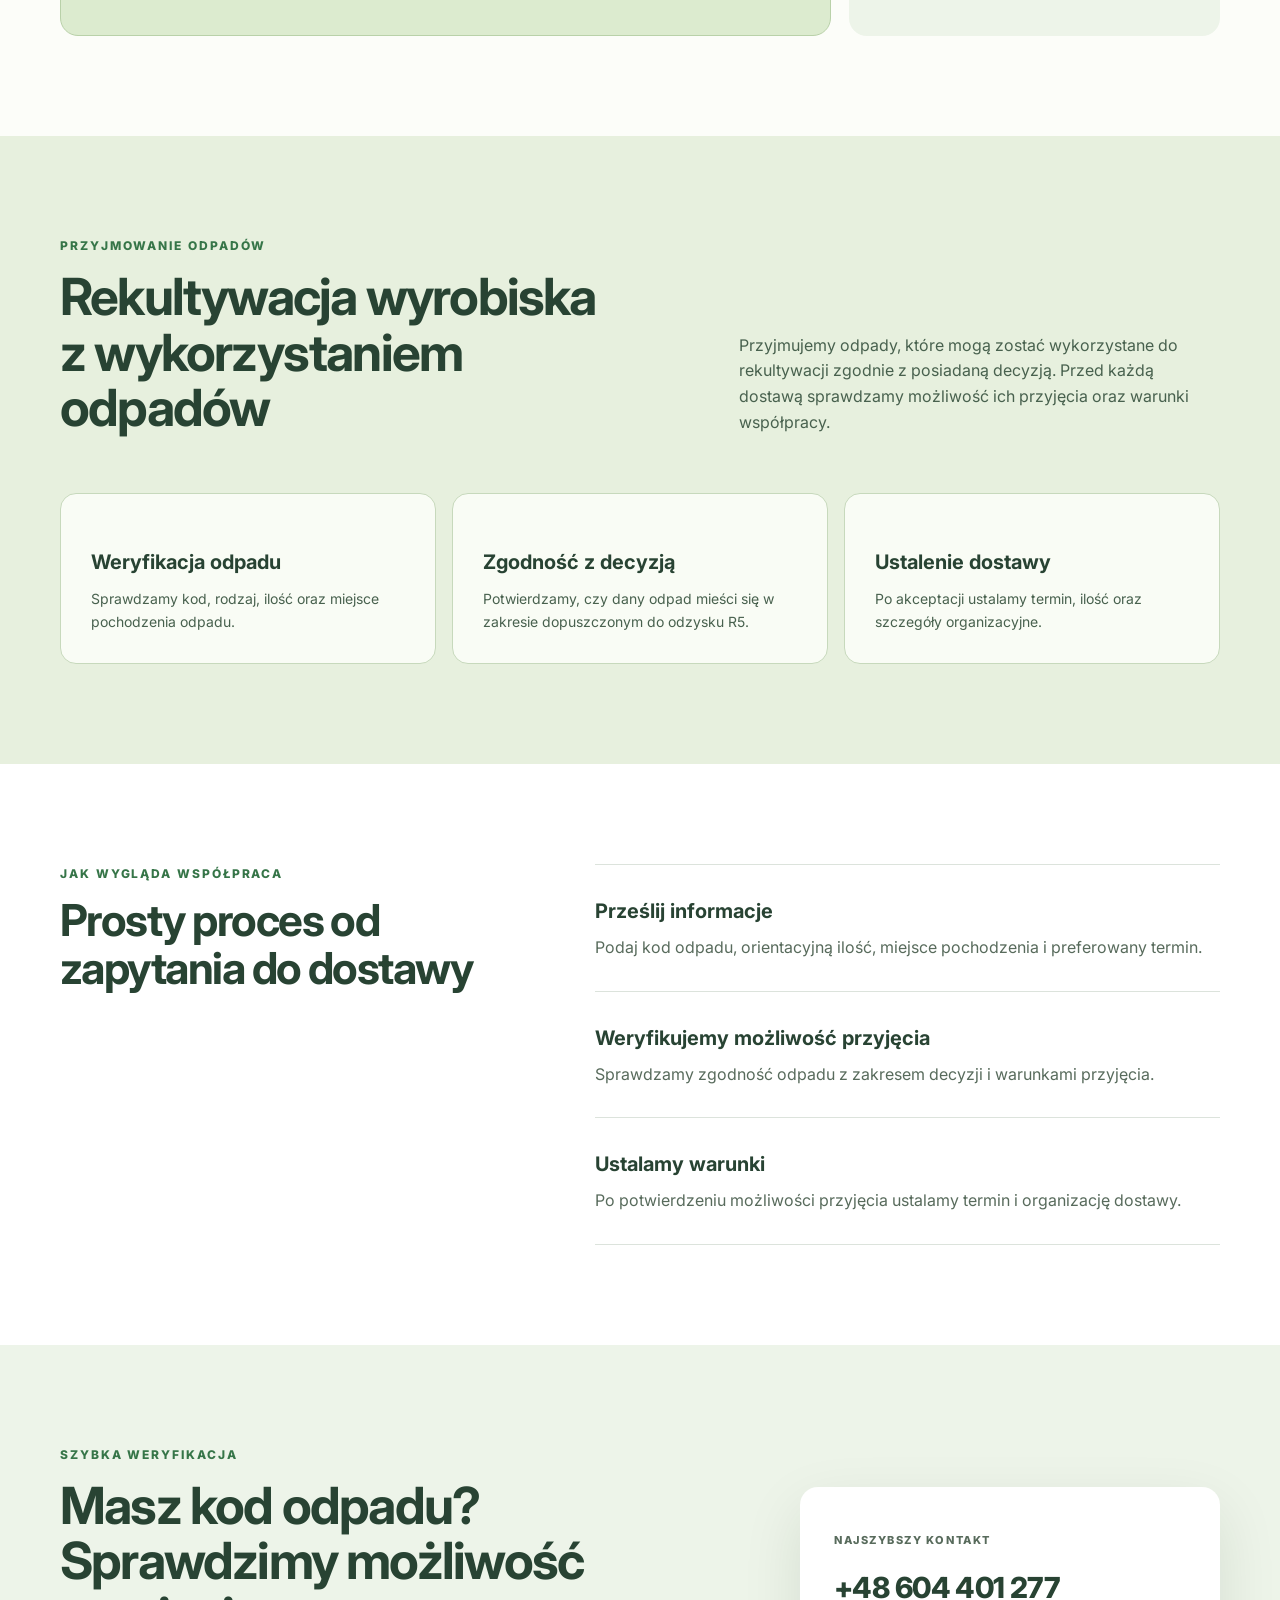
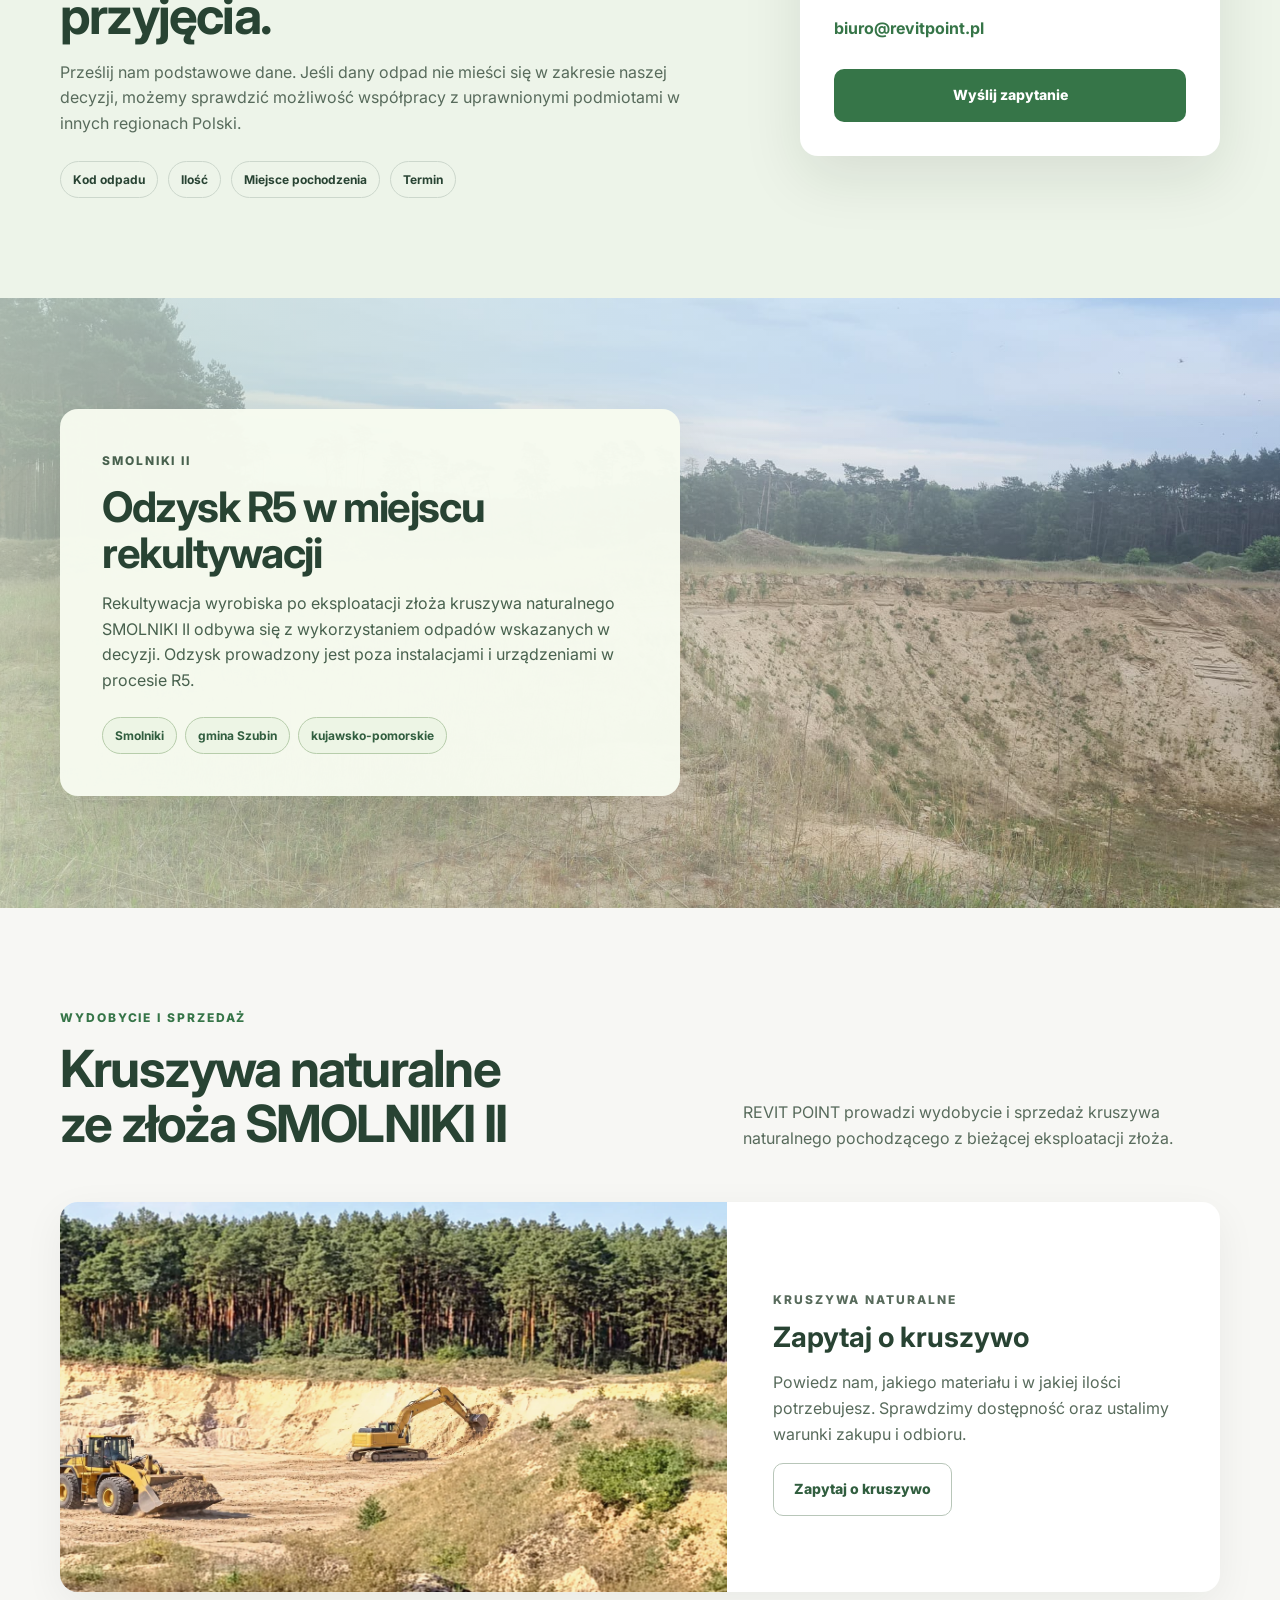
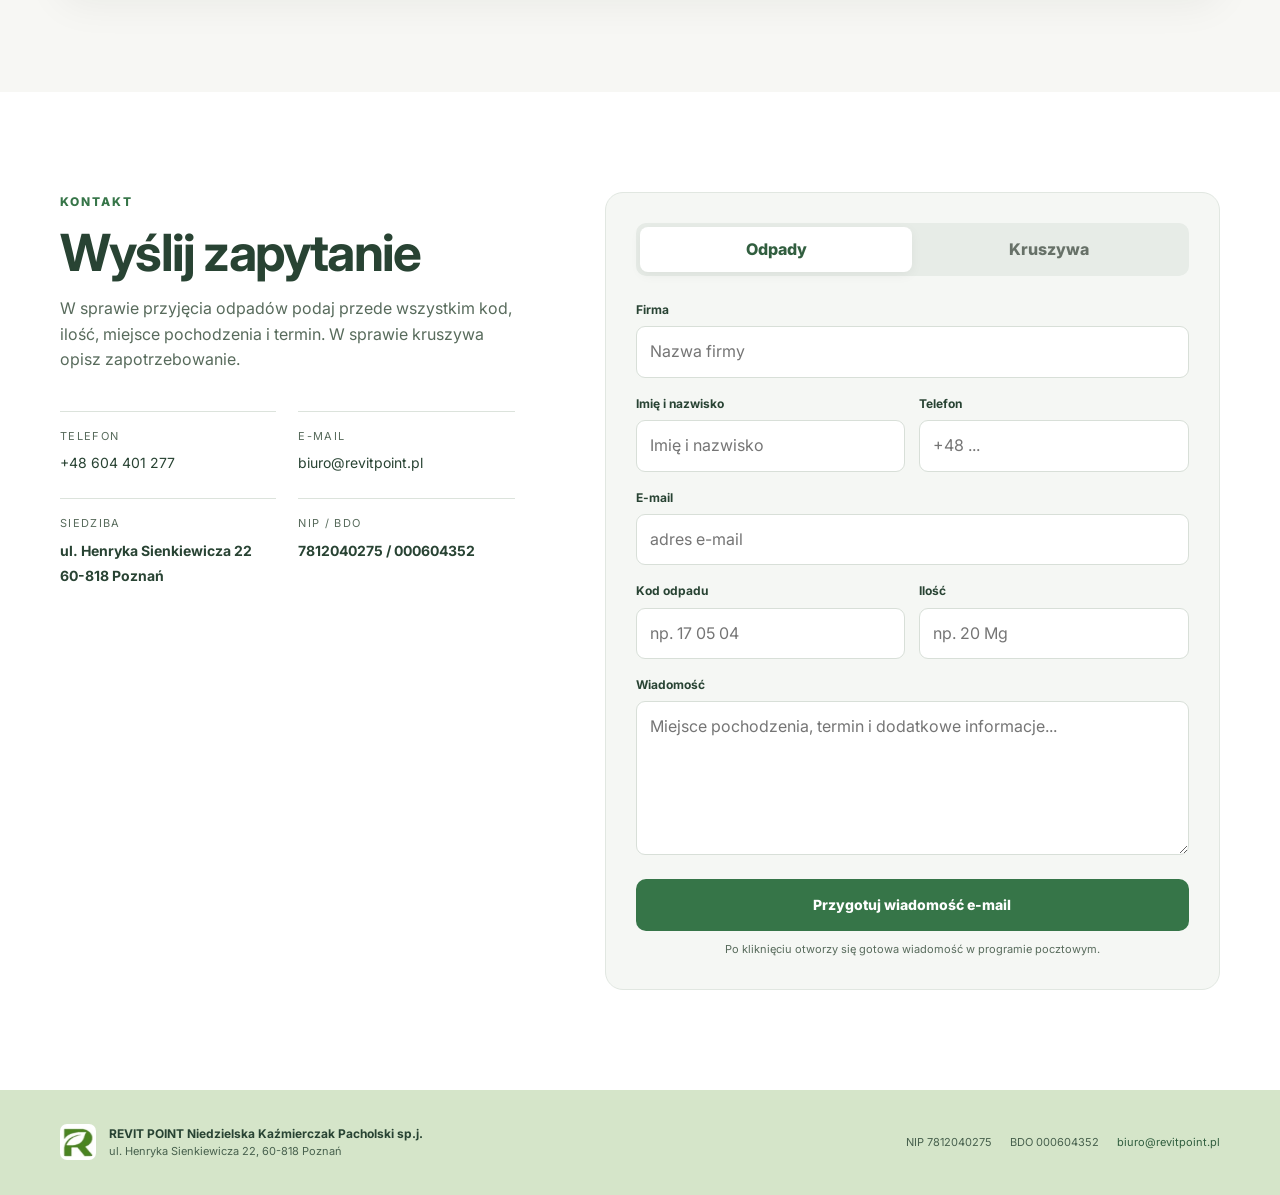
==== commit b496c78b: "Add files via upload" ====
--- a/index.html
+++ b/index.html
@@ -70,7 +70,7 @@
     <div class="container intro-grid">
       <div>
         <p class="section-label">O FIRMIE</p>
-        <h2>Odzysk odpadów i kruszywa naturalne</h2>
+        <h2>Rekultywacja i sprzedaż kruszyw naturalnych</h2>
       </div>
       <div class="intro-copy">
         <p>
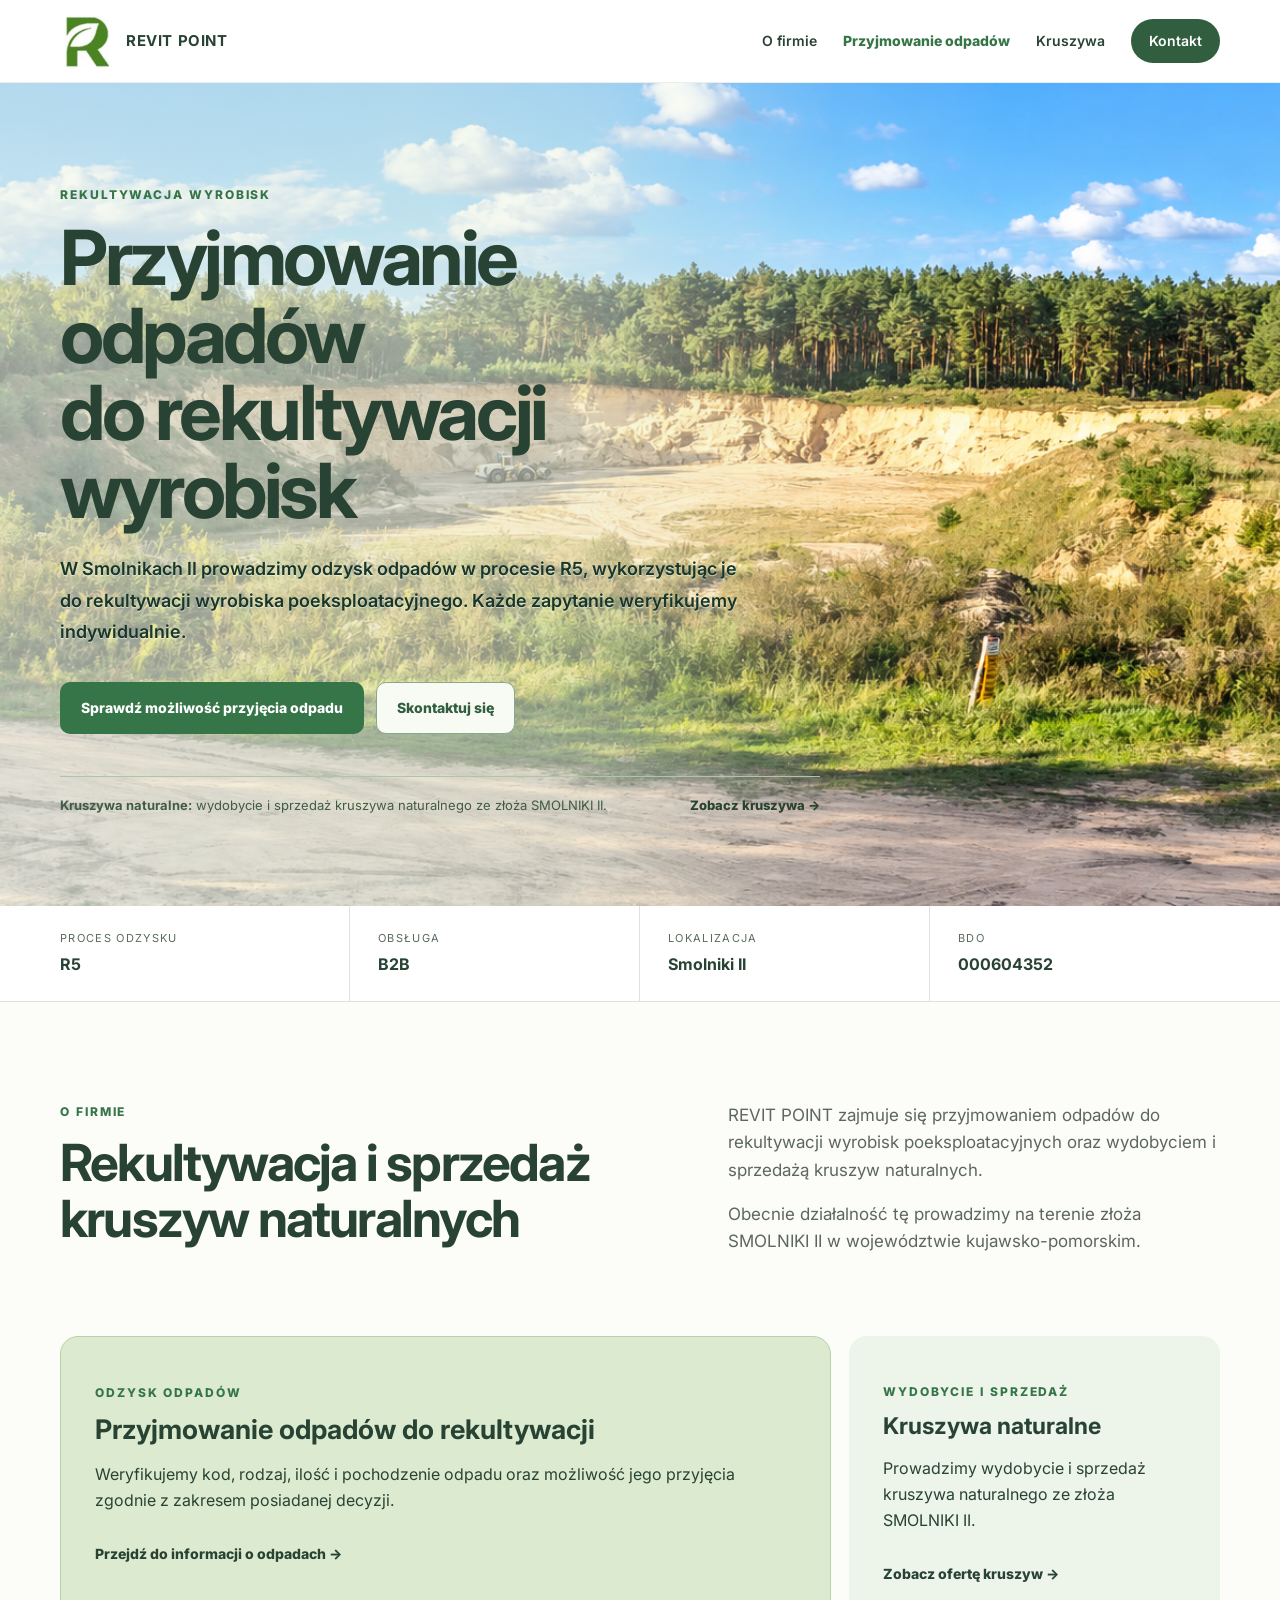
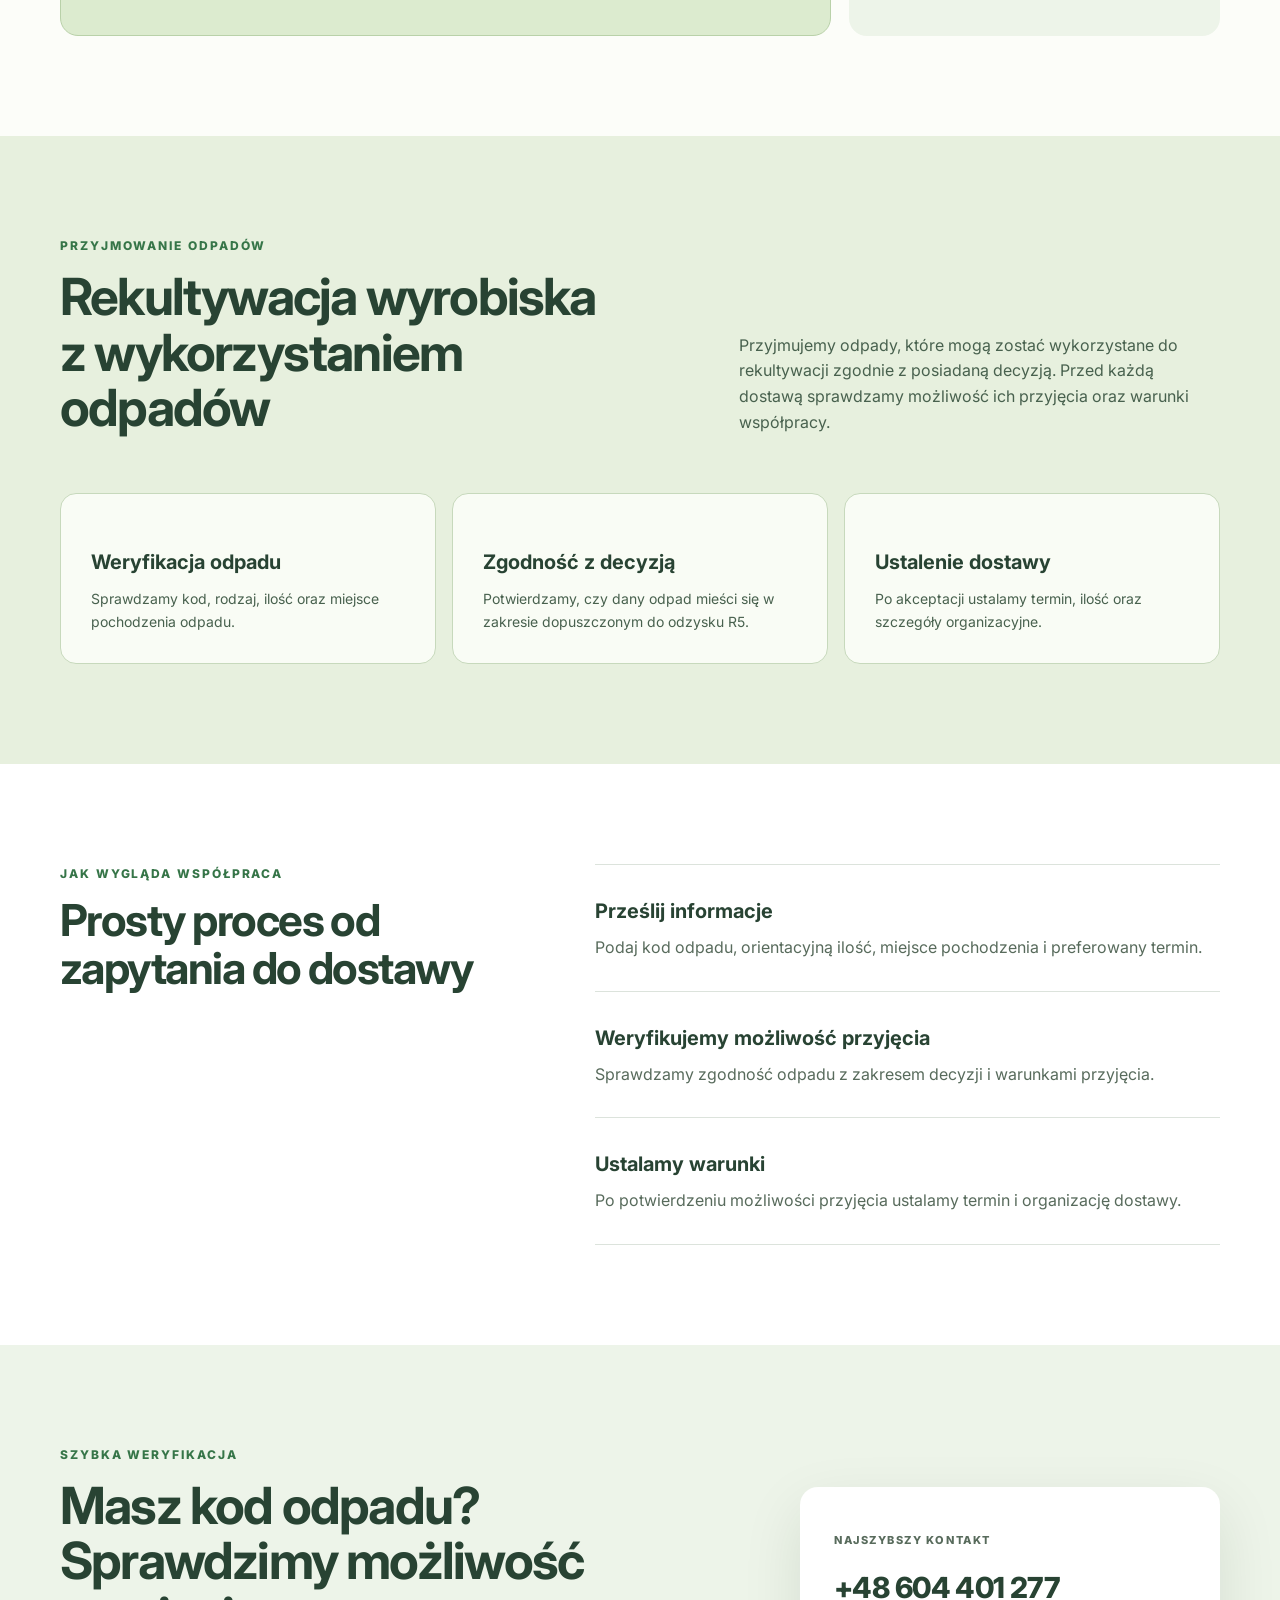
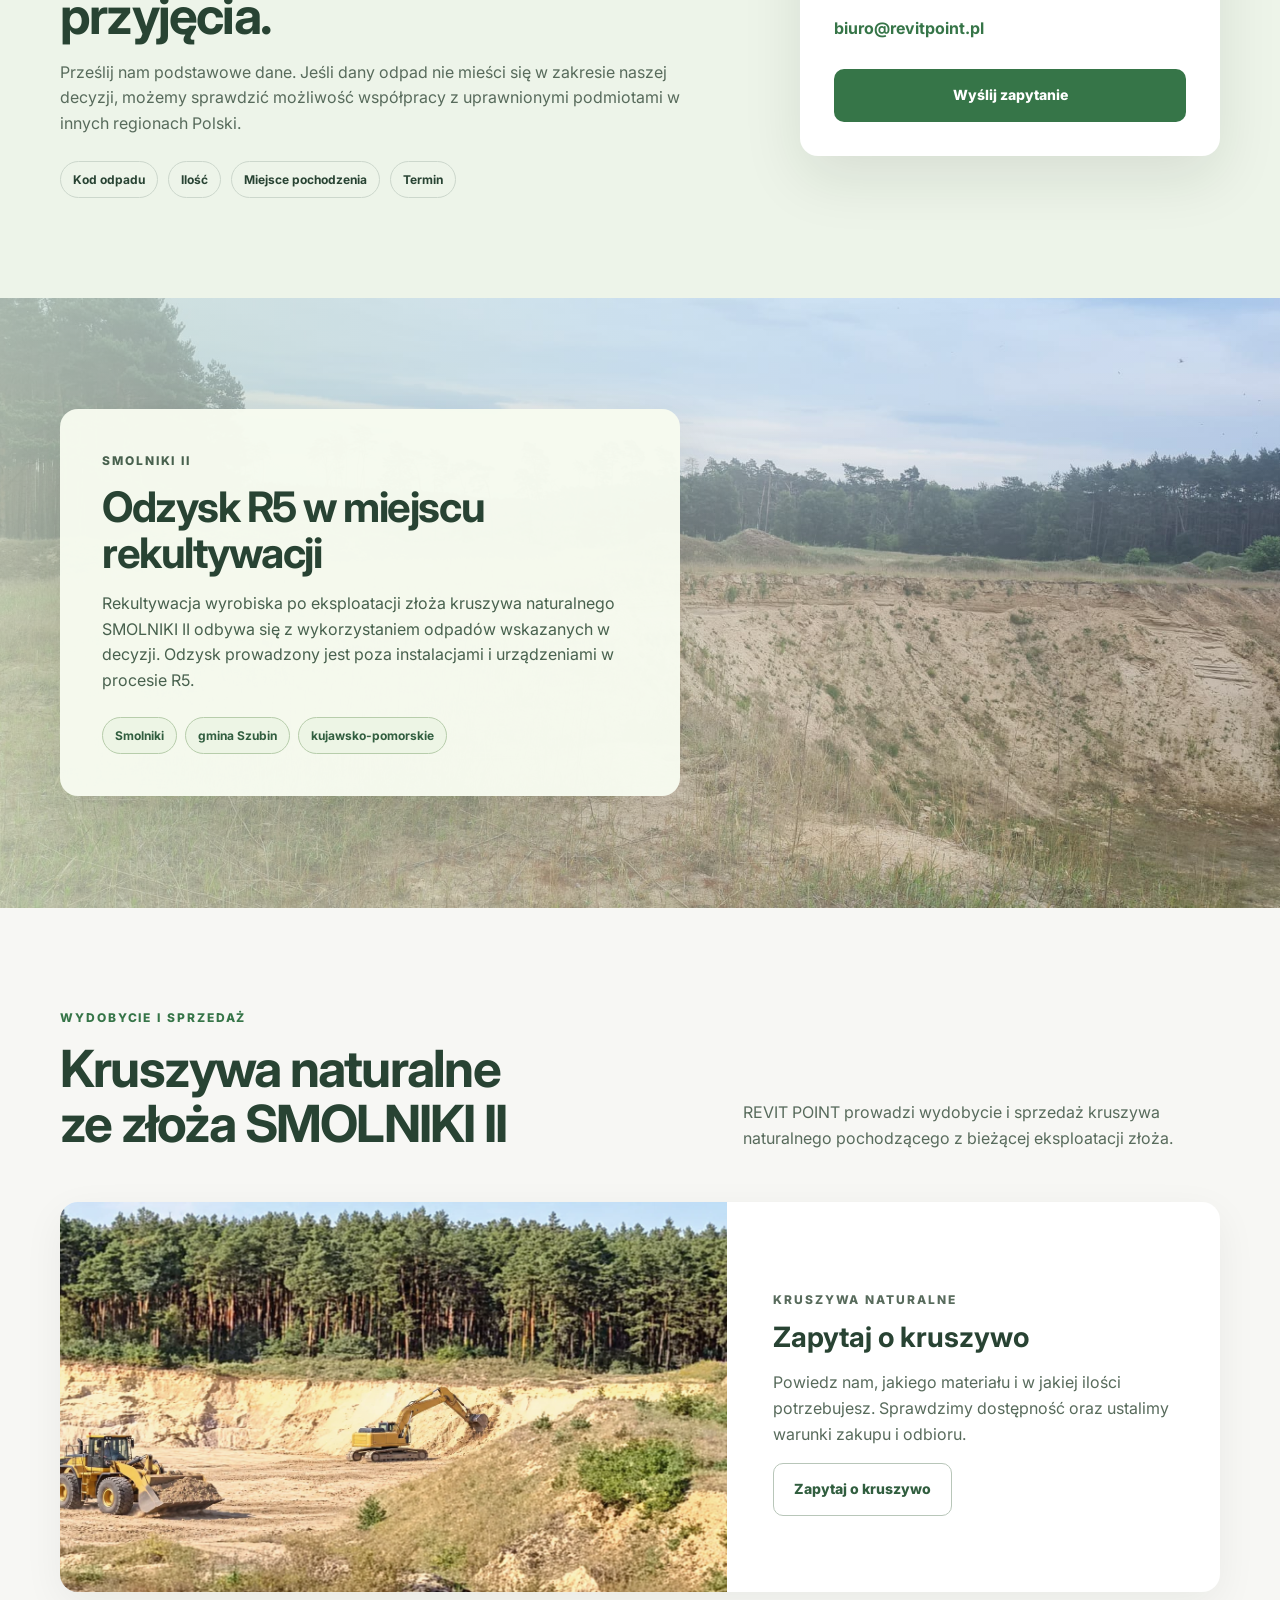
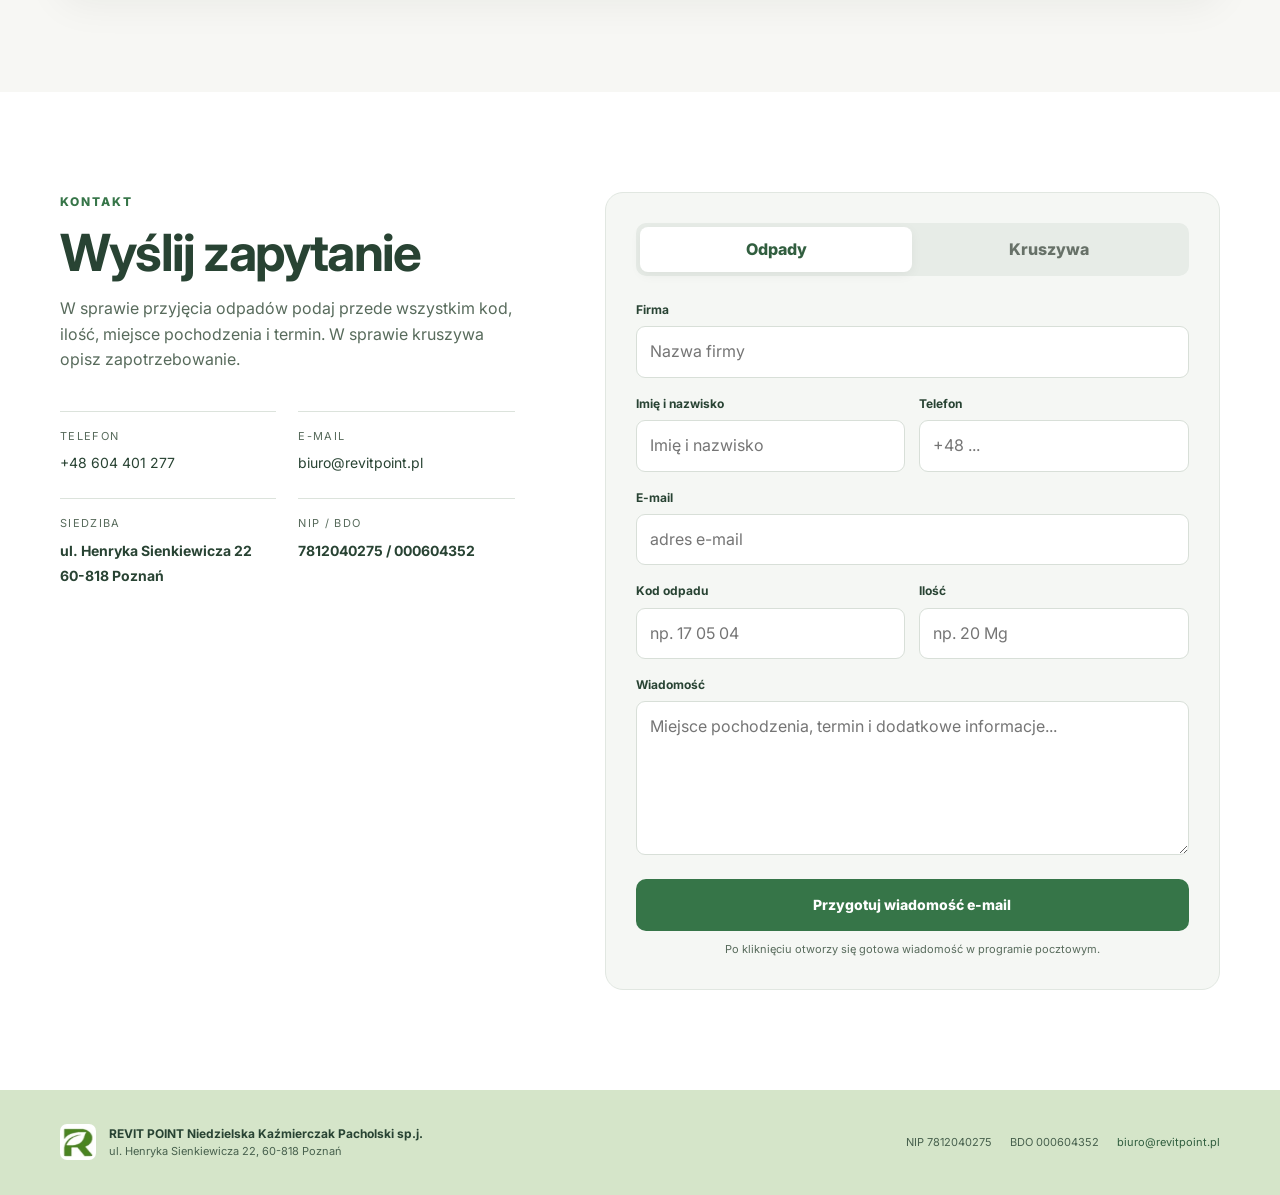
==== commit 6eeb6c97: "Add files via upload" ====
--- a/index.html
+++ b/index.html
@@ -78,7 +78,8 @@
           wyrobisk poeksploatacyjnych oraz wydobyciem i sprzedażą kruszyw naturalnych.
         </p>
         <p>
-          Obecnie działalność tę prowadzimy na terenie złoża SMOLNIKI II.
+          Obecnie działalność tę prowadzimy na terenie złoża SMOLNIKI II
+          w województwie kujawsko-pomorskim.
         </p>
       </div>
     </div>
